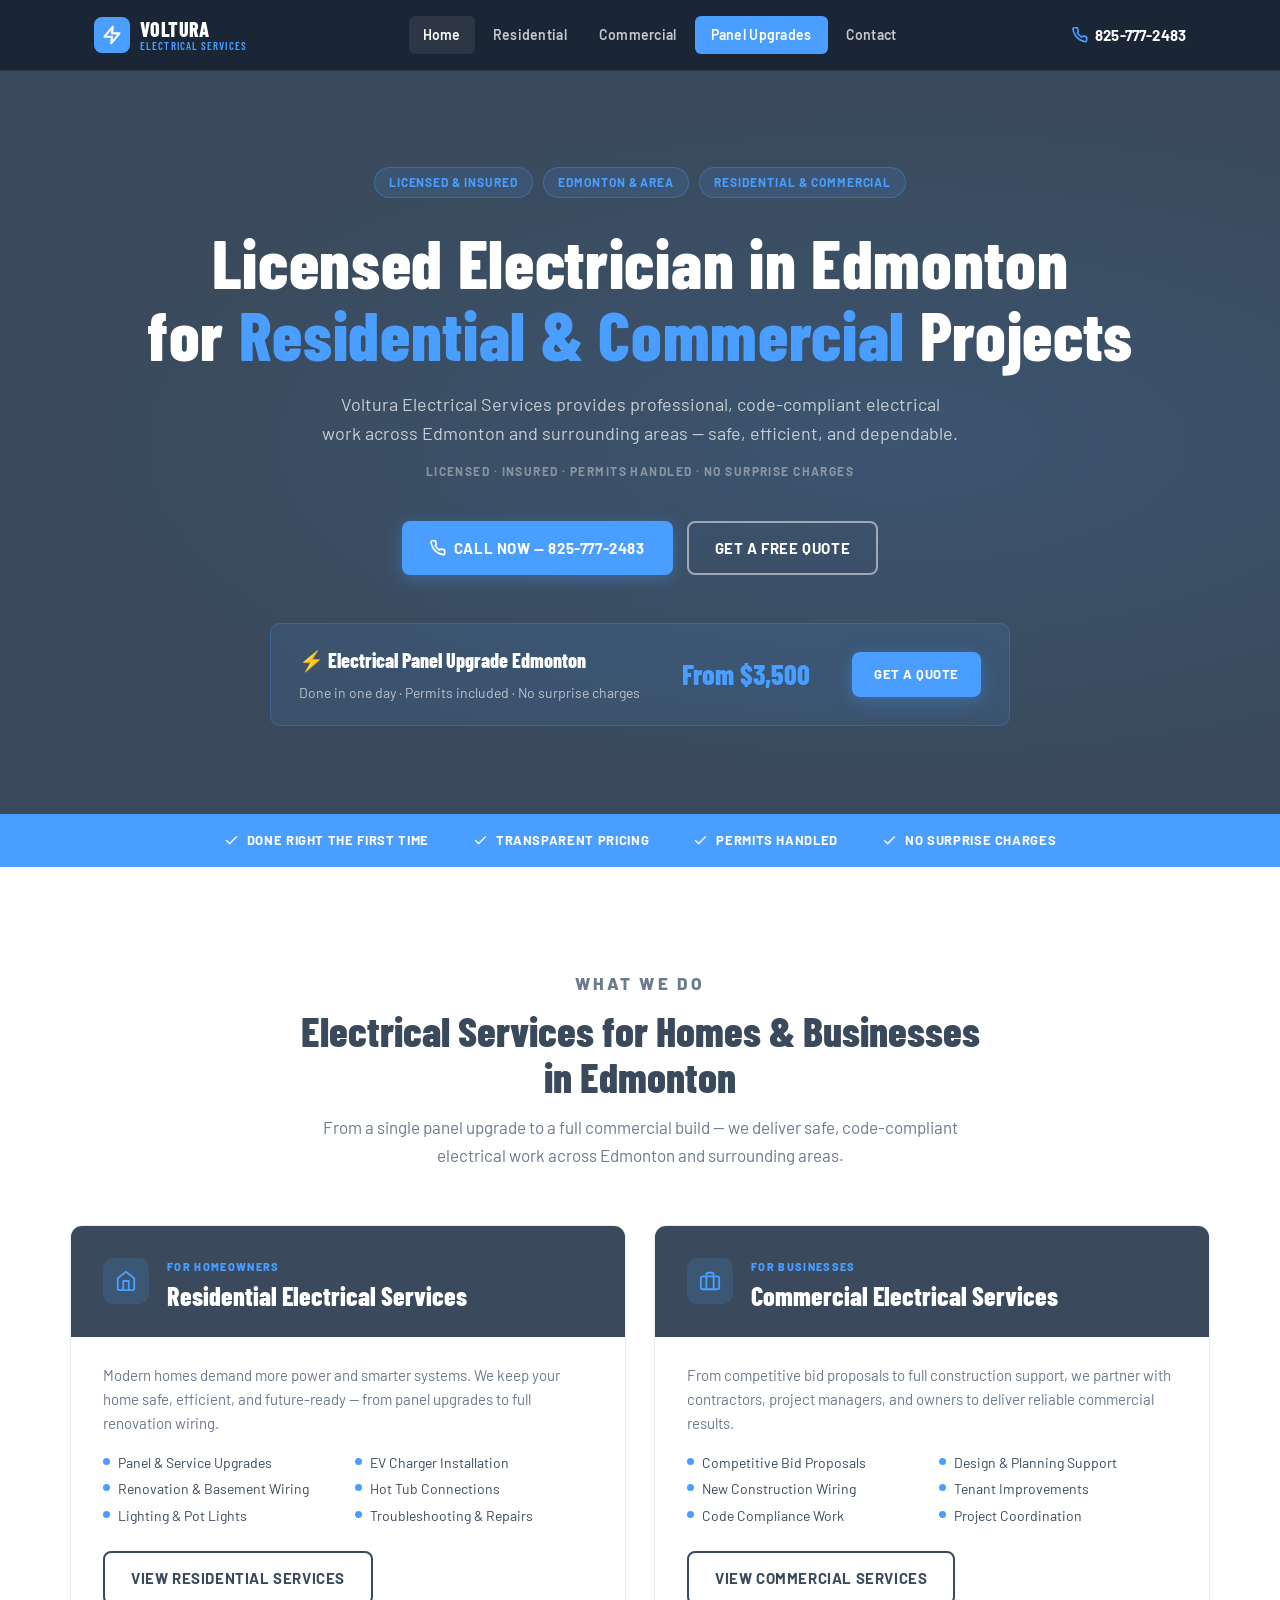
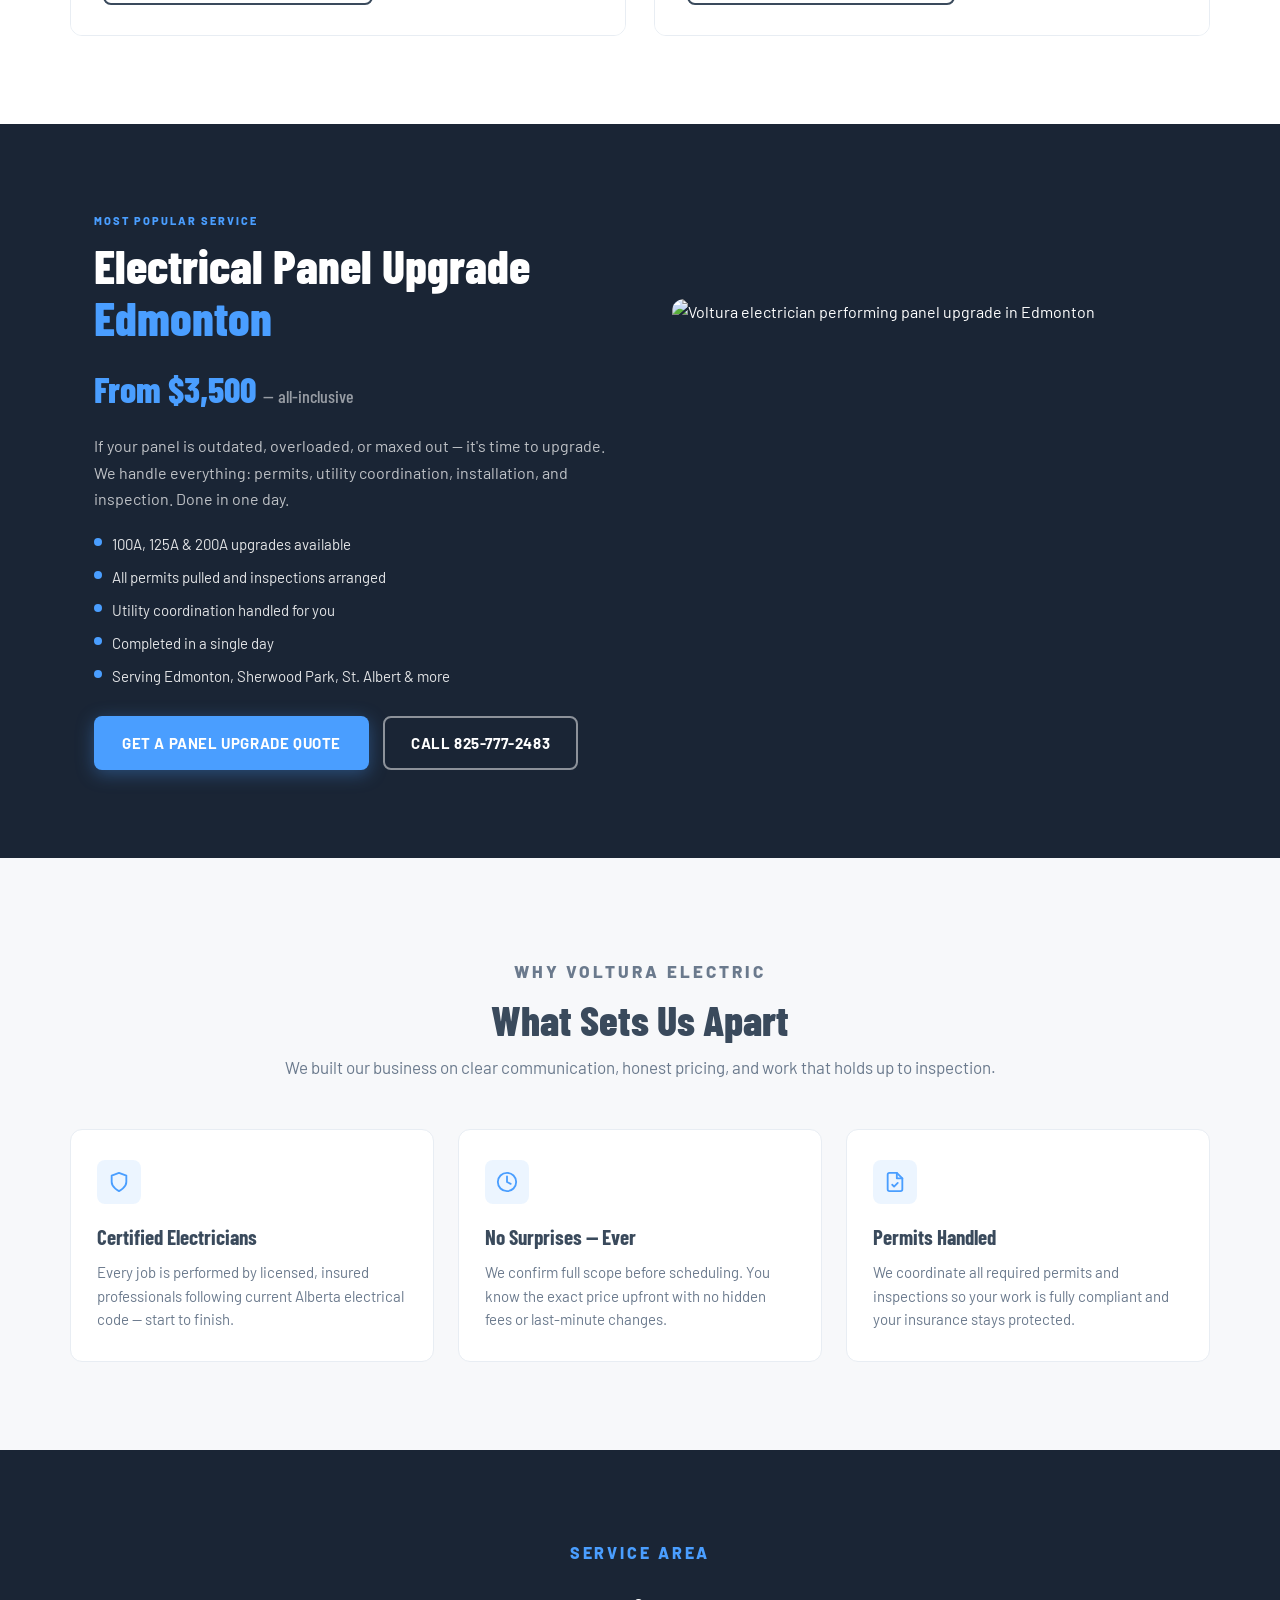
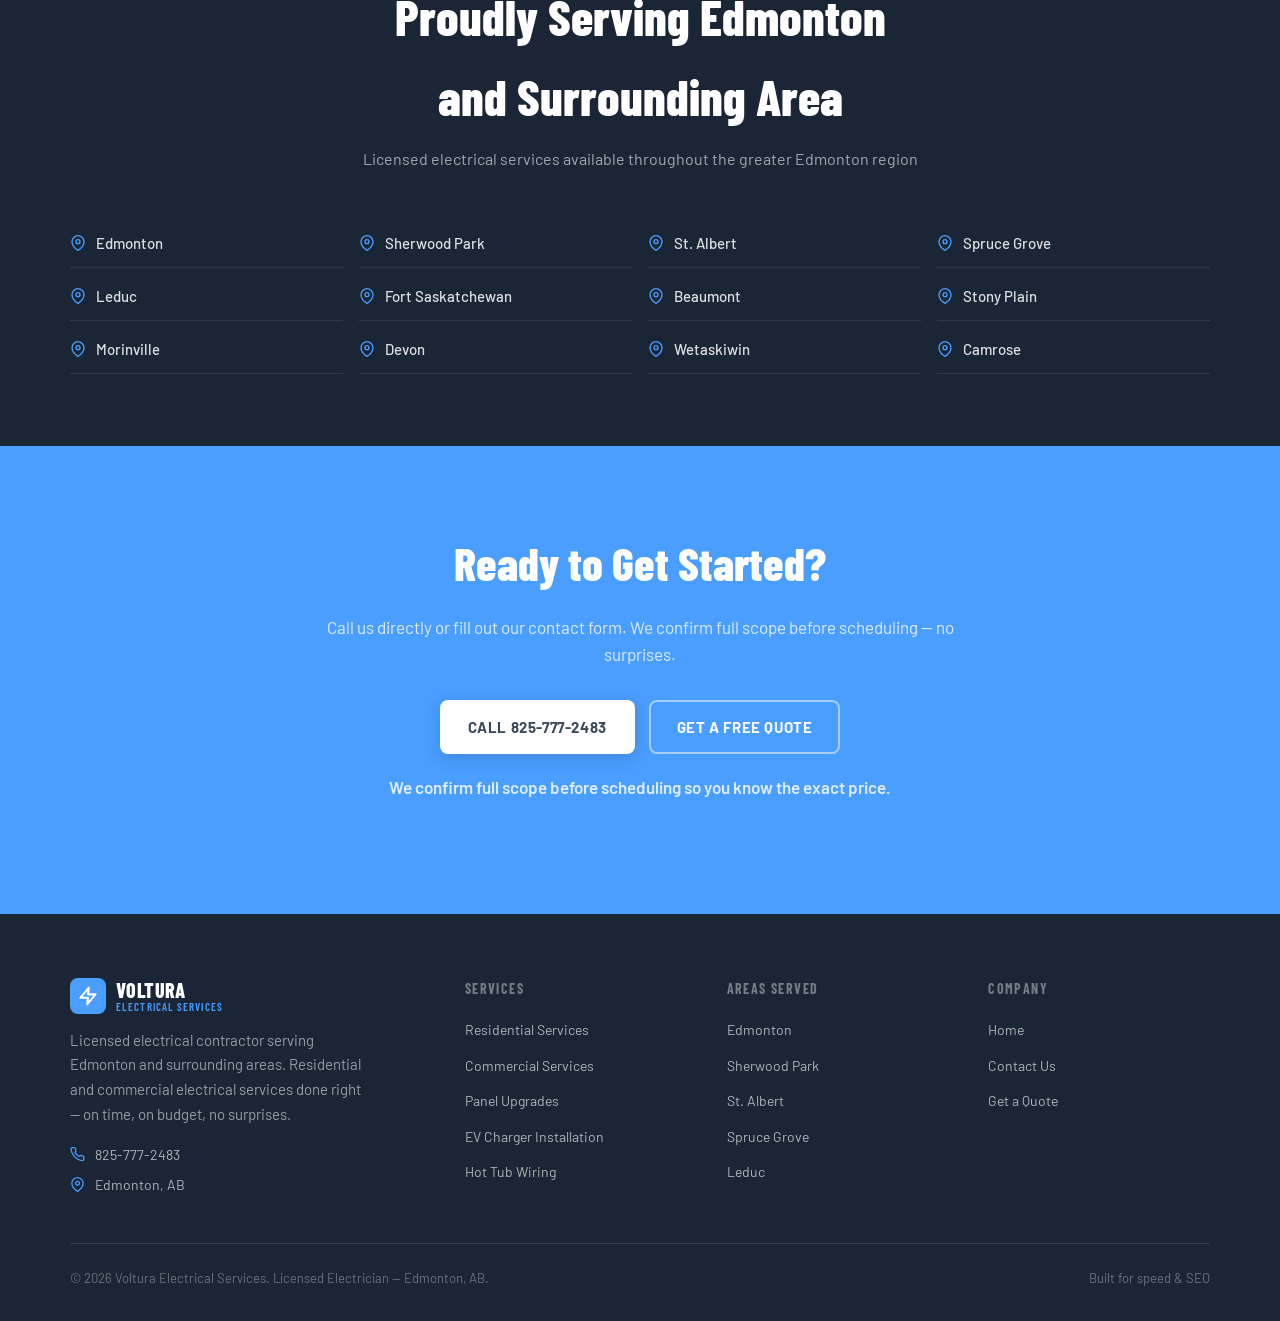
==== index.html @ 0ff08a88 "Fix text encoding garble and replace Formspree with free Formsubmit - Fix double-encoded UTF-8 acros" ====
<!DOCTYPE html>
<html lang="en">
<head>
  <meta charset="UTF-8">
  <meta name="viewport" content="width=device-width, initial-scale=1.0">
  <title>Electrician Edmonton | Licensed &amp; Trusted | Voltura Electrical Services</title>
  <meta name="description" content="Voltura Electrical Services — Edmonton's licensed electrician. Panel upgrades, EV chargers, renovation wiring &amp; more. Serving Edmonton, Sherwood Park, St. Albert &amp; surrounding areas. Free quotes.">
  <link rel="canonical" href="https://volturaelectricalservices.com/">
  <!-- Open Graph -->
  <meta property="og:title" content="Electrician Edmonton | Voltura Electrical Services">
  <meta property="og:description" content="Licensed electrician serving Edmonton and surrounding areas. Panel upgrades, EV chargers, residential &amp; commercial electrical. Free quotes.">
  <meta property="og:url" content="https://volturaelectricalservices.com/">
  <meta property="og:type" content="website">
  <!-- Schema -->
  <script type="application/ld+json">
  {
    "@context": "https://schema.org",
    "@type": "Electrician",
    "name": "Voltura Electrical Services",
    "url": "https://volturaelectricalservices.com",
    "telephone": "+18257772483",
    "email": "speterson1477@gmail.com",
    "address": {"@type": "PostalAddress", "addressLocality": "Edmonton", "addressRegion": "AB", "addressCountry": "CA"},
    "areaServed": ["Edmonton","Sherwood Park","St. Albert","Spruce Grove","Leduc","Fort Saskatchewan","Beaumont","Stony Plain"],
    "priceRange": "$$",
    "openingHours": "Mo-Fr 07:00-18:00",
    "description": "Licensed electrical contractor serving Edmonton and surrounding areas. Specializing in panel upgrades, EV charger installation, and residential electrical services."
  }
  </script>
  <link rel="preconnect" href="https://fonts.googleapis.com">
  <link rel="preconnect" href="https://fonts.gstatic.com" crossorigin>
  <link href="https://fonts.googleapis.com/css2?family=Barlow:wght@400;500;600;700&family=Barlow+Condensed:wght@600;700;800&display=swap" rel="stylesheet">
  <link rel="stylesheet" href="/css/style.css">
</head>
<body>

<!-- HEADER -->
<header class="site-header">
  <div class="header__inner">
    <a href="/" class="header__logo">
      <div class="header__logo-mark">
        <svg viewBox="0 0 24 24" fill="none" stroke="white" stroke-width="2.5" stroke-linecap="round" stroke-linejoin="round"><polygon points="13 2 3 14 12 14 11 22 21 10 12 10 13 2"/></svg>
      </div>
      <div class="header__logo-text">VOLTURA<span>Electrical Services</span></div>
    </a>
    <nav class="header__nav">
      <a href="/" class="active">Home</a>
      <a href="/residential-services/">Residential</a>
      <a href="/commercial-services/">Commercial</a>
      <a href="/panel-upgrade-edmonton/" class="nav--highlight">Panel Upgrades</a>
      <a href="/contact/">Contact</a>
    </nav>
    <div class="header__cta">
      <a href="tel:+18257772483" class="header__phone">
        <svg width="16" height="16" viewBox="0 0 24 24" fill="none" stroke="currentColor" stroke-width="2.5" stroke-linecap="round" stroke-linejoin="round"><path d="M22 16.92v3a2 2 0 0 1-2.18 2 19.79 19.79 0 0 1-8.63-3.07A19.5 19.5 0 0 1 4.69 12 19.79 19.79 0 0 1 1.61 3.4 2 2 0 0 1 3.59 1h3a2 2 0 0 1 2 1.72c.127.96.361 1.903.7 2.81a2 2 0 0 1-.45 2.11L7.91 8.56a16 16 0 0 0 6.53 6.53l.97-.97a2 2 0 0 1 2.11-.45c.907.339 1.85.573 2.81.7A2 2 0 0 1 22 16.92z"/></svg>
        825-777-2483
      </a>
    </div>
    <button class="header__burger" id="burger" aria-label="Open menu">
      <svg width="24" height="24" viewBox="0 0 24 24" fill="none" stroke="currentColor" stroke-width="2.5" stroke-linecap="round"><line x1="3" y1="6" x2="21" y2="6"/><line x1="3" y1="12" x2="21" y2="12"/><line x1="3" y1="18" x2="21" y2="18"/></svg>
    </button>
  </div>
  <nav class="mobile-nav" id="mobile-nav">
    <a href="/">Home</a>
    <a href="/residential-services/">Residential Services</a>
    <a href="/commercial-services/">Commercial Services</a>
    <a href="/contact/">Contact</a>
    <a href="/panel-upgrade-edmonton/" class="nav--highlight">⚡ Panel Upgrades — Starting at $3,500</a>
  </nav>
</header>

<!-- HERO -->
<section class="hero">
  <div class="hero__inner wrap">
    <div class="hero__badges">
      <span class="hero__badge">Licensed &amp; Insured</span>
      <span class="hero__badge">Edmonton &amp; Area</span>
      <span class="hero__badge">Residential &amp; Commercial</span>
    </div>
    <h1>Licensed Electrician in Edmonton<br>for <em>Residential &amp; Commercial</em> Projects</h1>
    <p class="hero__sub">Voltura Electrical Services provides professional, code-compliant electrical work across Edmonton and surrounding areas — safe, efficient, and dependable.</p>
    <p class="hero__tagline">Licensed · Insured · Permits Handled · No Surprise Charges</p>
    <div class="hero__ctas">
      <a href="tel:+18257772483" class="btn btn--blue">
        <svg width="16" height="16" viewBox="0 0 24 24" fill="none" stroke="currentColor" stroke-width="2.5" stroke-linecap="round" stroke-linejoin="round"><path d="M22 16.92v3a2 2 0 0 1-2.18 2 19.79 19.79 0 0 1-8.63-3.07A19.5 19.5 0 0 1 4.69 12 19.79 19.79 0 0 1 1.61 3.4 2 2 0 0 1 3.59 1h3a2 2 0 0 1 2 1.72c.127.96.361 1.903.7 2.81a2 2 0 0 1-.45 2.11L7.91 8.56a16 16 0 0 0 6.53 6.53l.97-.97a2 2 0 0 1 2.11-.45c.907.339 1.85.573 2.81.7A2 2 0 0 1 22 16.92z"/></svg>
        Call Now — 825-777-2483
      </a>
      <a href="/contact/" class="btn btn--outline">Get a Free Quote</a>
    </div>
    <!-- Panel Upgrade Feature Strip -->
    <div class="hero__panel-strip">
      <div class="hero__panel-strip-text">
        <strong>⚡ Electrical Panel Upgrade Edmonton</strong>
        <span>Done in one day · Permits included · No surprise charges</span>
      </div>
      <span class="hero__panel-price">From $3,500</span>
      <a href="/panel-upgrade-edmonton/" class="btn btn--blue" style="font-size:13px;padding:10px 20px;">Get a Quote</a>
    </div>
  </div>
</section>

<!-- TRUST BAR -->
<div class="trust-bar">
  <div class="trust-bar__inner">
    <div class="trust-bar__item">
      <svg width="15" height="15" viewBox="0 0 24 24" fill="none" stroke="currentColor" stroke-width="2.5" stroke-linecap="round" stroke-linejoin="round"><polyline points="20 6 9 17 4 12"/></svg>
      Done Right the First Time
    </div>
    <div class="trust-bar__item">
      <svg width="15" height="15" viewBox="0 0 24 24" fill="none" stroke="currentColor" stroke-width="2.5" stroke-linecap="round" stroke-linejoin="round"><polyline points="20 6 9 17 4 12"/></svg>
      Transparent Pricing
    </div>
    <div class="trust-bar__item">
      <svg width="15" height="15" viewBox="0 0 24 24" fill="none" stroke="currentColor" stroke-width="2.5" stroke-linecap="round" stroke-linejoin="round"><polyline points="20 6 9 17 4 12"/></svg>
      Permits Handled
    </div>
    <div class="trust-bar__item">
      <svg width="15" height="15" viewBox="0 0 24 24" fill="none" stroke="currentColor" stroke-width="2.5" stroke-linecap="round" stroke-linejoin="round"><polyline points="20 6 9 17 4 12"/></svg>
      No Surprise Charges
    </div>
  </div>
</div>

<!-- SERVICES OVERVIEW -->
<section class="services-overview">
  <div class="services-overview__intro">
    <p class="section-label">What We Do</p>
    <h2 class="section-title">Electrical Services for Homes &amp; Businesses in Edmonton</h2>
    <p>From a single panel upgrade to a full commercial build — we deliver safe, code-compliant electrical work across Edmonton and surrounding areas.</p>
  </div>
  <div class="services-grid">
    <!-- Residential -->
    <div class="service-card">
      <div class="service-card__header">
        <div class="service-card__icon">
          <svg viewBox="0 0 24 24" fill="none" stroke="currentColor" stroke-width="2" stroke-linecap="round" stroke-linejoin="round"><path d="M3 9l9-7 9 7v11a2 2 0 0 1-2 2H5a2 2 0 0 1-2-2z"/><polyline points="9 22 9 12 15 12 15 22"/></svg>
        </div>
        <div>
          <p class="service-card__eyebrow">For Homeowners</p>
          <h3 class="service-card__title">Residential Electrical Services</h3>
        </div>
      </div>
      <div class="service-card__body">
        <p class="service-card__desc">Modern homes demand more power and smarter systems. We keep your home safe, efficient, and future-ready — from panel upgrades to full renovation wiring.</p>
        <ul class="service-card__list">
          <li>Panel &amp; Service Upgrades</li>
          <li>EV Charger Installation</li>
          <li>Renovation &amp; Basement Wiring</li>
          <li>Hot Tub Connections</li>
          <li>Lighting &amp; Pot Lights</li>
          <li>Troubleshooting &amp; Repairs</li>
        </ul>
        <a href="/residential-services/" class="btn btn--outline-navy">View Residential Services</a>
      </div>
    </div>
    <!-- Commercial -->
    <div class="service-card">
      <div class="service-card__header">
        <div class="service-card__icon">
          <svg viewBox="0 0 24 24" fill="none" stroke="currentColor" stroke-width="2" stroke-linecap="round" stroke-linejoin="round"><rect x="2" y="7" width="20" height="14" rx="2"/><path d="M16 21V5a2 2 0 0 0-2-2h-4a2 2 0 0 0-2 2v16"/></svg>
        </div>
        <div>
          <p class="service-card__eyebrow">For Businesses</p>
          <h3 class="service-card__title">Commercial Electrical Services</h3>
        </div>
      </div>
      <div class="service-card__body">
        <p class="service-card__desc">From competitive bid proposals to full construction support, we partner with contractors, project managers, and owners to deliver reliable commercial results.</p>
        <ul class="service-card__list">
          <li>Competitive Bid Proposals</li>
          <li>Design &amp; Planning Support</li>
          <li>New Construction Wiring</li>
          <li>Tenant Improvements</li>
          <li>Code Compliance Work</li>
          <li>Project Coordination</li>
        </ul>
        <a href="/commercial-services/" class="btn btn--outline-navy">View Commercial Services</a>
      </div>
    </div>
  </div>
</section>

<!-- PANEL UPGRADE FEATURE -->
<section class="panel-feature">
  <div class="panel-feature__inner wrap">
    <div class="panel-feature__content">
      <p class="section-label">Most Popular Service</p>
      <h2 class="panel-feature__title">Electrical Panel Upgrade<br><em>Edmonton</em></h2>
      <p class="panel-feature__price">From $3,500 <span>— all-inclusive</span></p>
      <p class="panel-feature__desc">If your panel is outdated, overloaded, or maxed out — it's time to upgrade. We handle everything: permits, utility coordination, installation, and inspection. Done in one day.</p>
      <ul class="panel-feature__list">
        <li>100A, 125A &amp; 200A upgrades available</li>
        <li>All permits pulled and inspections arranged</li>
        <li>Utility coordination handled for you</li>
        <li>Completed in a single day</li>
        <li>Serving Edmonton, Sherwood Park, St. Albert &amp; more</li>
      </ul>
      <div style="display:flex;gap:14px;flex-wrap:wrap;">
        <a href="/panel-upgrade-edmonton/" class="btn btn--blue">Get a Panel Upgrade Quote</a>
        <a href="tel:+18257772483" class="btn btn--outline">Call 825-777-2483</a>
      </div>
    </div>
    <div class="panel-feature__img">
      <img src="https://volturaelectricalservices.com/wp-content/uploads/2026/02/Panel-Upgrade-2.0.png" alt="Voltura electrician performing panel upgrade in Edmonton" width="560" height="420" loading="lazy">
    </div>
  </div>
</section>

<!-- WHY VOLTURA -->
<section class="why">
  <div class="why__inner">
    <div class="why__header">
      <p class="section-label">Why Voltura Electric</p>
      <h2 class="section-title">What Sets Us Apart</h2>
      <p>We built our business on clear communication, honest pricing, and work that holds up to inspection.</p>
    </div>
    <div class="why__grid">
      <div class="why__card">
        <div class="why__card-icon">
          <svg viewBox="0 0 24 24" fill="none" stroke="currentColor" stroke-width="2" stroke-linecap="round" stroke-linejoin="round"><path d="M12 22s8-4 8-10V5l-8-3-8 3v7c0 6 8 10 8 10z"/></svg>
        </div>
        <h3>Certified Electricians</h3>
        <p>Every job is performed by licensed, insured professionals following current Alberta electrical code — start to finish.</p>
      </div>
      <div class="why__card">
        <div class="why__card-icon">
          <svg viewBox="0 0 24 24" fill="none" stroke="currentColor" stroke-width="2" stroke-linecap="round" stroke-linejoin="round"><circle cx="12" cy="12" r="10"/><polyline points="12 6 12 12 16 14"/></svg>
        </div>
        <h3>No Surprises — Ever</h3>
        <p>We confirm full scope before scheduling. You know the exact price upfront with no hidden fees or last-minute changes.</p>
      </div>
      <div class="why__card">
        <div class="why__card-icon">
          <svg viewBox="0 0 24 24" fill="none" stroke="currentColor" stroke-width="2" stroke-linecap="round" stroke-linejoin="round"><path d="M14 2H6a2 2 0 0 0-2 2v16a2 2 0 0 0 2 2h12a2 2 0 0 0 2-2V8z"/><polyline points="14 2 14 8 20 8"/><polyline points="9 15 11 17 15 13"/></svg>
        </div>
        <h3>Permits Handled</h3>
        <p>We coordinate all required permits and inspections so your work is fully compliant and your insurance stays protected.</p>
      </div>
    </div>
  </div>
</section>

<!-- SERVICE AREAS -->
<section class="areas">
  <div class="areas__inner">
    <div class="areas__header">
      <p class="section-label">Service Area</p>
      <h2>Proudly Serving Edmonton<br>and Surrounding Area</h2>
      <p>Licensed electrical services available throughout the greater Edmonton region</p>
    </div>
    <div class="areas__grid">
      <div class="areas__item"><svg viewBox="0 0 24 24" fill="none" stroke="currentColor" stroke-width="2" stroke-linecap="round" stroke-linejoin="round"><path d="M21 10c0 7-9 13-9 13s-9-6-9-13a9 9 0 0 1 18 0z"/><circle cx="12" cy="10" r="3"/></svg>Edmonton</div>
      <div class="areas__item"><svg viewBox="0 0 24 24" fill="none" stroke="currentColor" stroke-width="2" stroke-linecap="round" stroke-linejoin="round"><path d="M21 10c0 7-9 13-9 13s-9-6-9-13a9 9 0 0 1 18 0z"/><circle cx="12" cy="10" r="3"/></svg>Sherwood Park</div>
      <div class="areas__item"><svg viewBox="0 0 24 24" fill="none" stroke="currentColor" stroke-width="2" stroke-linecap="round" stroke-linejoin="round"><path d="M21 10c0 7-9 13-9 13s-9-6-9-13a9 9 0 0 1 18 0z"/><circle cx="12" cy="10" r="3"/></svg>St. Albert</div>
      <div class="areas__item"><svg viewBox="0 0 24 24" fill="none" stroke="currentColor" stroke-width="2" stroke-linecap="round" stroke-linejoin="round"><path d="M21 10c0 7-9 13-9 13s-9-6-9-13a9 9 0 0 1 18 0z"/><circle cx="12" cy="10" r="3"/></svg>Spruce Grove</div>
      <div class="areas__item"><svg viewBox="0 0 24 24" fill="none" stroke="currentColor" stroke-width="2" stroke-linecap="round" stroke-linejoin="round"><path d="M21 10c0 7-9 13-9 13s-9-6-9-13a9 9 0 0 1 18 0z"/><circle cx="12" cy="10" r="3"/></svg>Leduc</div>
      <div class="areas__item"><svg viewBox="0 0 24 24" fill="none" stroke="currentColor" stroke-width="2" stroke-linecap="round" stroke-linejoin="round"><path d="M21 10c0 7-9 13-9 13s-9-6-9-13a9 9 0 0 1 18 0z"/><circle cx="12" cy="10" r="3"/></svg>Fort Saskatchewan</div>
      <div class="areas__item"><svg viewBox="0 0 24 24" fill="none" stroke="currentColor" stroke-width="2" stroke-linecap="round" stroke-linejoin="round"><path d="M21 10c0 7-9 13-9 13s-9-6-9-13a9 9 0 0 1 18 0z"/><circle cx="12" cy="10" r="3"/></svg>Beaumont</div>
      <div class="areas__item"><svg viewBox="0 0 24 24" fill="none" stroke="currentColor" stroke-width="2" stroke-linecap="round" stroke-linejoin="round"><path d="M21 10c0 7-9 13-9 13s-9-6-9-13a9 9 0 0 1 18 0z"/><circle cx="12" cy="10" r="3"/></svg>Stony Plain</div>
      <div class="areas__item"><svg viewBox="0 0 24 24" fill="none" stroke="currentColor" stroke-width="2" stroke-linecap="round" stroke-linejoin="round"><path d="M21 10c0 7-9 13-9 13s-9-6-9-13a9 9 0 0 1 18 0z"/><circle cx="12" cy="10" r="3"/></svg>Morinville</div>
      <div class="areas__item"><svg viewBox="0 0 24 24" fill="none" stroke="currentColor" stroke-width="2" stroke-linecap="round" stroke-linejoin="round"><path d="M21 10c0 7-9 13-9 13s-9-6-9-13a9 9 0 0 1 18 0z"/><circle cx="12" cy="10" r="3"/></svg>Devon</div>
      <div class="areas__item"><svg viewBox="0 0 24 24" fill="none" stroke="currentColor" stroke-width="2" stroke-linecap="round" stroke-linejoin="round"><path d="M21 10c0 7-9 13-9 13s-9-6-9-13a9 9 0 0 1 18 0z"/><circle cx="12" cy="10" r="3"/></svg>Wetaskiwin</div>
      <div class="areas__item"><svg viewBox="0 0 24 24" fill="none" stroke="currentColor" stroke-width="2" stroke-linecap="round" stroke-linejoin="round"><path d="M21 10c0 7-9 13-9 13s-9-6-9-13a9 9 0 0 1 18 0z"/><circle cx="12" cy="10" r="3"/></svg>Camrose</div>
    </div>
  </div>
</section>

<!-- CTA BAND -->
<section class="cta-band">
  <div class="cta-band__inner">
    <h2>Ready to Get Started?</h2>
    <p>Call us directly or fill out our contact form. We confirm full scope before scheduling — no surprises.</p>
    <div class="cta-band__btns">
      <a href="tel:+18257772483" class="btn btn--white">Call 825-777-2483</a>
      <a href="/contact/" class="btn btn--outline">Get a Free Quote</a>
    </div>
    <p class="cta-band__note">We confirm full scope before scheduling so you know the exact price.</p>
  </div>
</section>

<!-- FOOTER -->
<footer class="site-footer">
  <div class="footer__inner">
    <div class="footer__grid">
      <div class="footer__brand">
        <a href="/" class="header__logo" style="margin-bottom:0">
          <div class="header__logo-mark"><svg viewBox="0 0 24 24" fill="none" stroke="white" stroke-width="2.5" stroke-linecap="round" stroke-linejoin="round"><polygon points="13 2 3 14 12 14 11 22 21 10 12 10 13 2"/></svg></div>
          <div class="header__logo-text">VOLTURA<span>Electrical Services</span></div>
        </a>
        <p>Licensed electrical contractor serving Edmonton and surrounding areas. Residential and commercial electrical services done right — on time, on budget, no surprises.</p>
        <div class="footer__nap">
          <div class="footer__nap-item"><svg width="15" height="15" viewBox="0 0 24 24" fill="none" stroke="currentColor" stroke-width="2" stroke-linecap="round" stroke-linejoin="round"><path d="M22 16.92v3a2 2 0 0 1-2.18 2 19.79 19.79 0 0 1-8.63-3.07A19.5 19.5 0 0 1 4.69 12 19.79 19.79 0 0 1 1.61 3.4 2 2 0 0 1 3.59 1h3a2 2 0 0 1 2 1.72c.127.96.361 1.903.7 2.81a2 2 0 0 1-.45 2.11L7.91 8.56a16 16 0 0 0 6.53 6.53l.97-.97a2 2 0 0 1 2.11-.45c.907.339 1.85.573 2.81.7A2 2 0 0 1 22 16.92z"/></svg><a href="tel:+18257772483">825-777-2483</a></div>
          <div class="footer__nap-item"><svg width="15" height="15" viewBox="0 0 24 24" fill="none" stroke="currentColor" stroke-width="2" stroke-linecap="round" stroke-linejoin="round"><path d="M21 10c0 7-9 13-9 13s-9-6-9-13a9 9 0 0 1 18 0z"/><circle cx="12" cy="10" r="3"/></svg>Edmonton, AB</div>
        </div>
      </div>
      <div class="footer__col">
        <h4>Services</h4>
        <ul>
          <li><a href="/residential-services/">Residential Services</a></li>
          <li><a href="/commercial-services/">Commercial Services</a></li>
          <li><a href="/panel-upgrade-edmonton/">Panel Upgrades</a></li>
          <li><a href="/residential-services/#ev-charger">EV Charger Installation</a></li>
          <li><a href="/residential-services/#hot-tub">Hot Tub Wiring</a></li>
        </ul>
      </div>
      <div class="footer__col">
        <h4>Areas Served</h4>
        <ul>
          <li><a href="/panel-upgrade-edmonton/">Edmonton</a></li>
          <li><a href="/panel-upgrade-edmonton/">Sherwood Park</a></li>
          <li><a href="/panel-upgrade-edmonton/">St. Albert</a></li>
          <li><a href="/panel-upgrade-edmonton/">Spruce Grove</a></li>
          <li><a href="/panel-upgrade-edmonton/">Leduc</a></li>
        </ul>
      </div>
      <div class="footer__col">
        <h4>Company</h4>
        <ul>
          <li><a href="/">Home</a></li>
          <li><a href="/contact/">Contact Us</a></li>
          <li><a href="/panel-upgrade-edmonton/">Get a Quote</a></li>
        </ul>
      </div>
    </div>
    <div class="footer__bottom">
      <p>&copy; 2026 Voltura Electrical Services. Licensed Electrician — Edmonton, AB.</p>
      <p>Built for speed &amp; SEO</p>
    </div>
  </div>
</footer>

<script src="/js/nav.js"></script>
</body>
</html>
---- css/style.css ----
/* ============================================================
   VOLTURA ELECTRICAL SERVICES â Global Stylesheet
   Colors: navy #3a4a5c  |  blue #4a9eff  |  white #ffffff
   Fonts:  Barlow, Barlow Condensed (Google Fonts)
   ============================================================ */

:root {
  --navy:     #3a4a5c;
  --navy2:    #2d3d4e;
  --navy3:    #1a2535;
  --blue:     #4a9eff;
  --blue2:    #2d87f0;
  --blue3:    #1a6fd4;
  --white:    #ffffff;
  --offwhite: #f7f8fa;
  --gray:     #6b7a8d;
  --light:    #e8edf3;
  --radius:   8px;
  --max:      1140px;
  --font:     'Barlow', sans-serif;
  --condensed:'Barlow Condensed', sans-serif;
  --shadow:   0 4px 24px rgba(58,74,92,.12);
  --shadow-lg:0 12px 48px rgba(58,74,92,.18);
}

*, *::before, *::after { box-sizing: border-box; margin: 0; padding: 0; }

html { scroll-behavior: smooth; }

body {
  font-family: var(--font);
  color: var(--navy);
  background: var(--white);
  line-height: 1.6;
  -webkit-font-smoothing: antialiased;
}

a { color: inherit; text-decoration: none; }
img { max-width: 100%; display: block; }

/* ââ UTILITY ââ */
.wrap { max-width: var(--max); margin: 0 auto; padding: 0 24px; }
.section-label {
  font-size: 11px; font-weight: 800; letter-spacing: .18em;
  text-transform: uppercase; color: var(--blue); margin-bottom: 10px;
}
.section-title {
  font-family: var(--condensed);
  font-size: clamp(28px, 4vw, 42px);
  font-weight: 800; line-height: 1.1;
}
.text-blue { color: var(--blue); }
.text-white { color: var(--white); }

/* ââ BUTTONS ââ */
.btn {
  display: inline-flex; align-items: center; gap: 8px;
  font-family: var(--font); font-size: 15px; font-weight: 700;
  letter-spacing: .04em; text-transform: uppercase;
  padding: 13px 26px; border-radius: var(--radius); cursor: pointer;
  transition: transform .15s, box-shadow .15s, background .15s, border-color .15s;
  white-space: nowrap; border: 2px solid transparent;
}
.btn:hover { transform: translateY(-2px); }
.btn--blue {
  background: var(--blue); color: var(--white);
  box-shadow: 0 4px 18px rgba(74,158,255,.35);
}
.btn--blue:hover {
  background: var(--blue2);
  box-shadow: 0 6px 24px rgba(74,158,255,.5);
}
.btn--outline {
  background: transparent; color: var(--white);
  border-color: rgba(255,255,255,.5);
}
.btn--outline:hover { border-color: var(--blue); color: var(--blue); }
.btn--outline-navy {
  background: transparent; color: var(--navy);
  border-color: var(--navy);
}
.btn--outline-navy:hover { background: var(--navy); color: var(--white); }
.btn--white {
  background: var(--white); color: var(--navy);
  box-shadow: 0 4px 18px rgba(0,0,0,.15);
}
.btn--white:hover { background: var(--offwhite); }

/* ââ HEADER ââ */
.site-header {
  position: sticky; top: 0; z-index: 100;
  background: var(--navy3);
  border-bottom: 1px solid rgba(255,255,255,.08);
}
.header__inner {
  max-width: var(--max); margin: 0 auto;
  padding: 0 24px;
  display: flex; align-items: center;
  justify-content: space-between; gap: 24px;
  height: 70px;
}
.header__logo {
  display: flex; align-items: center; gap: 10px;
  flex-shrink: 0;
}
.header__logo-mark {
  width: 36px; height: 36px;
  background: var(--blue);
  border-radius: 8px;
  display: flex; align-items: center; justify-content: center;
}
.header__logo-mark svg { width: 20px; height: 20px; }
.header__logo-text {
  font-family: var(--condensed);
  font-size: 20px; font-weight: 800;
  color: var(--white); line-height: 1.1; letter-spacing: .02em;
}
.header__logo-text span { color: var(--blue); display: block; font-size: 11px; font-weight: 600; letter-spacing: .1em; text-transform: uppercase; }

.header__nav { display: flex; align-items: center; gap: 4px; }
.header__nav a {
  font-size: 14px; font-weight: 600; color: rgba(255,255,255,.75);
  padding: 8px 14px; border-radius: 6px;
  transition: color .15s, background .15s;
  letter-spacing: .02em;
}
.header__nav a:hover,
.header__nav a.active { color: var(--white); background: rgba(255,255,255,.08); }
.header__nav a.nav--highlight {
  background: var(--blue); color: var(--white);
  padding: 8px 16px;
}
.header__nav a.nav--highlight:hover { background: var(--blue2); }

.header__cta {
  display: flex; align-items: center; gap: 12px; flex-shrink: 0;
}
.header__phone {
  font-size: 15px; font-weight: 700; color: var(--white);
  display: flex; align-items: center; gap: 7px;
  letter-spacing: .01em;
}
.header__phone svg { color: var(--blue); }

.header__burger { display: none; background: none; border: none; cursor: pointer; padding: 4px; }
.header__burger svg { color: var(--white); }

/* ââ HERO ââ */
.hero {
  background: var(--navy);
  color: var(--white);
  padding: 96px 24px 88px;
  text-align: center;
  position: relative;
  overflow: hidden;
}
.hero::before {
  content: '';
  position: absolute; inset: 0;
  background: radial-gradient(ellipse at 70% 50%, rgba(74,158,255,.12) 0%, transparent 65%);
  pointer-events: none;
}
.hero__inner { position: relative; z-index: 1; }
.hero__badges {
  display: flex; justify-content: center; flex-wrap: wrap;
  gap: 10px; margin-bottom: 28px;
}
.hero__badge {
  background: rgba(74,158,255,.12); border: 1px solid rgba(74,158,255,.3);
  color: var(--blue); font-size: 12px; font-weight: 700;
  letter-spacing: .08em; text-transform: uppercase;
  padding: 5px 14px; border-radius: 40px;
}
.hero h1 {
  font-family: var(--condensed);
  font-size: clamp(38px, 6.5vw, 68px);
  font-weight: 800; line-height: 1.06;
  letter-spacing: .01em; margin-bottom: 20px;
}
.hero h1 em { color: var(--blue); font-style: normal; }
.hero__sub {
  font-size: 18px; color: rgba(255,255,255,.72);
  max-width: 640px; margin: 0 auto 14px;
}
.hero__tagline {
  font-size: 12px; font-weight: 700; letter-spacing: .12em;
  text-transform: uppercase; color: rgba(255,255,255,.4);
  margin-bottom: 40px;
}
.hero__ctas { display: flex; justify-content: center; flex-wrap: wrap; gap: 14px; }

/* Panel Upgrade feature strip in hero */
.hero__panel-strip {
  margin-top: 56px;
  background: rgba(74,158,255,.1);
  border: 1px solid rgba(74,158,255,.25);
  border-radius: 10px;
  padding: 20px 28px;
  display: flex; align-items: center; justify-content: space-between;
  gap: 20px; flex-wrap: wrap;
  max-width: 740px; margin-left: auto; margin-right: auto;
  margin-top: 48px;
}
.hero__panel-strip-text { text-align: left; }
.hero__panel-strip-text strong {
  display: block; font-family: var(--condensed);
  font-size: 20px; font-weight: 800; color: var(--white); margin-bottom: 3px;
}
.hero__panel-strip-text span { font-size: 14px; color: rgba(255,255,255,.65); }
.hero__panel-price {
  font-family: var(--condensed); font-size: 28px; font-weight: 800;
  color: var(--blue); white-space: nowrap;
}

/* ââ TRUST BAR ââ */
.trust-bar { background: var(--blue); padding: 16px 24px; }
.trust-bar__inner {
  max-width: var(--max); margin: 0 auto;
  display: flex; justify-content: center; flex-wrap: wrap; gap: 16px 44px;
}
.trust-bar__item {
  display: flex; align-items: center; gap: 8px;
  font-size: 13px; font-weight: 700; color: var(--white);
  letter-spacing: .05em; text-transform: uppercase;
}
.trust-bar__item svg { flex-shrink: 0; opacity: .85; }

/* ââ SERVICES OVERVIEW ââ */
.services-overview { padding: 88px 24px; }
.services-overview__intro { text-align: center; max-width: 680px; margin: 0 auto 56px; }
.services-overview__intro p { font-size: 17px; color: var(--gray); margin-top: 14px; line-height: 1.65; }
.services-grid { display: grid; grid-template-columns: 1fr 1fr; gap: 28px; max-width: var(--max); margin: 0 auto; }

.service-card {
  border: 1px solid var(--light); border-radius: 12px;
  overflow: hidden;
  transition: box-shadow .2s, transform .2s;
}
.service-card:hover {
  box-shadow: var(--shadow-lg); transform: translateY(-4px);
}
.service-card__header {
  background: var(--navy); padding: 32px 32px 26px;
  display: flex; align-items: flex-start; gap: 18px;
}
.service-card__icon {
  width: 46px; height: 46px; min-width: 46px;
  background: rgba(74,158,255,.15); border-radius: 10px;
  display: flex; align-items: center; justify-content: center;
}
.service-card__icon svg { width: 22px; height: 22px; color: var(--blue); }
.service-card__eyebrow {
  font-size: 11px; font-weight: 800; letter-spacing: .12em;
  text-transform: uppercase; color: var(--blue); margin-bottom: 5px;
}
.service-card__title {
  font-family: var(--condensed); font-size: 26px;
  font-weight: 800; color: var(--white); line-height: 1.15;
}
.service-card__body { padding: 26px 32px 30px; background: var(--white); }
.service-card__desc { font-size: 15px; color: var(--gray); margin-bottom: 18px; line-height: 1.6; }
.service-card__list {
  list-style: none; margin-bottom: 26px;
  display: grid; grid-template-columns: 1fr 1fr; gap: 7px 14px;
}
.service-card__list li {
  font-size: 14px; color: var(--navy);
  display: flex; align-items: flex-start; gap: 8px; line-height: 1.4;
}
.service-card__list li::before {
  content: ''; display: block;
  width: 7px; height: 7px; min-width: 7px;
  border-radius: 50%; background: var(--blue); margin-top: 5px;
}

/* ââ PANEL UPGRADE FEATURE ââ */
.panel-feature {
  background: var(--navy3);
  padding: 88px 24px;
  color: var(--white);
}
.panel-feature__inner {
  max-width: var(--max); margin: 0 auto;
  display: grid; grid-template-columns: 1fr 1fr;
  gap: 64px; align-items: center;
}
.panel-feature__content .section-label { color: var(--blue); }
.panel-feature__title {
  font-family: var(--condensed);
  font-size: clamp(30px, 4.5vw, 48px);
  font-weight: 800; line-height: 1.08;
  margin-bottom: 16px;
}
.panel-feature__title em { color: var(--blue); font-style: normal; }
.panel-feature__price {
  font-family: var(--condensed); font-size: 36px;
  font-weight: 800; color: var(--blue); margin-bottom: 16px;
}
.panel-feature__price span { font-size: 18px; color: rgba(255,255,255,.55); font-weight: 500; }
.panel-feature__desc {
  font-size: 16px; color: rgba(255,255,255,.72);
  margin-bottom: 20px; line-height: 1.65;
}
.panel-feature__list { list-style: none; margin-bottom: 28px; display: flex; flex-direction: column; gap: 9px; }
.panel-feature__list li {
  display: flex; align-items: flex-start; gap: 10px;
  font-size: 15px; color: rgba(255,255,255,.88);
}
.panel-feature__list li::before {
  content: ''; display: block;
  width: 8px; height: 8px; min-width: 8px;
  border-radius: 50%; background: var(--blue); margin-top: 6px;
}
.panel-feature__img {
  border-radius: 12px; overflow: hidden;
  min-height: 380px; position: relative;
}
.panel-feature__img img {
  width: 100%; height: 100%; object-fit: cover;
}
.panel-feature__img-placeholder {
  width: 100%; min-height: 380px;
  background: linear-gradient(135deg, var(--navy2) 0%, var(--navy) 100%);
  border-radius: 12px;
  display: flex; align-items: center; justify-content: center;
  flex-direction: column; gap: 16px;
}
.panel-feature__img-placeholder svg { width: 64px; height: 64px; color: var(--blue); opacity: .6; }
.panel-feature__img-placeholder span { font-size: 14px; color: rgba(255,255,255,.4); }

/* ââ WHY VOLTURA ââ */
.why { background: var(--offwhite); padding: 88px 24px; }
.why__inner { max-width: var(--max); margin: 0 auto; }
.why__header { text-align: center; margin-bottom: 48px; }
.why__header p { font-size: 17px; color: var(--gray); margin-top: 12px; }
.why__grid { display: grid; grid-template-columns: repeat(3, 1fr); gap: 24px; }
.why__card {
  background: var(--white); border: 1px solid var(--light);
  border-radius: 12px; padding: 30px 26px;
  transition: border-color .2s, box-shadow .2s;
}
.why__card:hover { border-color: var(--blue); box-shadow: 0 6px 24px rgba(74,158,255,.1); }
.why__card-icon {
  width: 44px; height: 44px; background: rgba(74,158,255,.1);
  border-radius: 8px; display: flex; align-items: center;
  justify-content: center; margin-bottom: 16px;
}
.why__card-icon svg { width: 22px; height: 22px; color: var(--blue); }
.why__card h3 { font-family: var(--condensed); font-size: 21px; font-weight: 700; margin-bottom: 8px; }
.why__card p { font-size: 15px; color: var(--gray); line-height: 1.55; }

/* ââ AREAS ââ */
.areas {
  position: relative;
  background: var(--navy3);
  color: var(--white);
  padding: 80px 24px 72px; overflow: hidden;
}
.areas::before {
  content: '';
  position: absolute; inset: 0;
  background: url('https://volturaelectricalservices.com/wp-content/uploads/2026/02/panel-upgrade.jpg') center 40% / cover;
  opacity: .18; z-index: 0;
}
.areas__inner { position: relative; z-index: 1; max-width: var(--max); margin: 0 auto; }
.areas__header { text-align: center; margin-bottom: 48px; }
.areas__header .section-label { color: var(--blue); }
.areas__header h2 { font-family: var(--condensed); font-size: clamp(30px,5vw,50px); font-weight: 800; color: var(--white); }
.areas__header p { font-size: 16px; color: rgba(255,255,255,.6); margin-top: 10px; }
.areas__grid {
  display: grid; grid-template-columns: repeat(4, 1fr);
  gap: 4px 16px;
}
.areas__item {
  display: flex; align-items: center; gap: 10px;
  font-size: 15px; font-weight: 500; color: rgba(255,255,255,.85);
  padding: 12px 0; border-bottom: 1px solid rgba(255,255,255,.09);
}
.areas__item svg { width: 16px; height: 16px; color: var(--blue); flex-shrink: 0; }

/* ââ CTA BAND ââ */
.cta-band { background: var(--blue); padding: 80px 24px; text-align: center; }
.cta-band__inner { max-width: 660px; margin: 0 auto; }
.cta-band h2 {
  font-family: var(--condensed);
  font-size: clamp(28px, 4.5vw, 46px);
  font-weight: 800; color: var(--white); margin-bottom: 14px;
}
.cta-band p { font-size: 17px; color: rgba(255,255,255,.82); margin-bottom: 32px; }
.cta-band__btns { display: flex; justify-content: center; flex-wrap: wrap; gap: 14px; }
.cta-band__note { margin-top: 20px; font-size: 13px; color: rgba(255,255,255,.5); font-weight: 600; }

/* ââ FAQ ââ */
.faq { background: var(--offwhite); padding: 88px 24px; }
.faq__inner { max-width: 820px; margin: 0 auto; }
.faq__header { text-align: center; margin-bottom: 48px; }
.faq__header p { font-size: 17px; color: var(--gray); margin-top: 12px; }
.faq__item {
  background: var(--white); border: 1px solid var(--light);
  border-radius: 8px; margin-bottom: 10px; overflow: hidden;
}
.faq__question {
  width: 100%; background: none; border: none; padding: 18px 22px;
  text-align: left; font-family: var(--font); font-size: 16px;
  font-weight: 700; color: var(--navy); cursor: pointer;
  display: flex; justify-content: space-between; align-items: center; gap: 14px;
}
.faq__icon {
  flex-shrink: 0; width: 22px; height: 22px;
  background: var(--blue); border-radius: 50%;
  display: flex; align-items: center; justify-content: center;
  transition: transform .25s;
}
.faq__question.open .faq__icon { transform: rotate(180deg); }
.faq__answer { display: none; padding: 0 22px 18px; font-size: 15px; color: #3a4a5c; line-height: 1.65; }
.faq__answer.open { display: block; }

/* ââ CONTACT FORM ââ */
.contact-section { padding: 88px 24px; }
.contact-section__inner { max-width: 720px; margin: 0 auto; }
.contact-section__header { text-align: center; margin-bottom: 48px; }
.contact-section__header p { font-size: 17px; color: var(--gray); margin-top: 12px; }
.contact-form { display: flex; flex-direction: column; gap: 18px; }
.form-row { display: grid; grid-template-columns: 1fr 1fr; gap: 18px; }
.form-group { display: flex; flex-direction: column; gap: 6px; }
.form-group label { font-size: 14px; font-weight: 600; color: var(--navy); }
.form-group input,
.form-group textarea,
.form-group select {
  padding: 13px 16px; border: 1px solid var(--light);
  border-radius: var(--radius); font-family: var(--font);
  font-size: 15px; color: var(--navy);
  background: var(--white); transition: border-color .2s, box-shadow .2s;
  outline: none;
}
.form-group input:focus,
.form-group textarea:focus,
.form-group select:focus {
  border-color: var(--blue);
  box-shadow: 0 0 0 3px rgba(74,158,255,.15);
}
.form-group textarea { resize: vertical; min-height: 130px; }
.form-submit { display: flex; align-items: center; justify-content: center; }

/* ââ PANEL UPGRADE PAGE specific ââ */
.pu-hero { background: var(--navy); padding: 88px 24px 80px; color: var(--white); text-align: center; position: relative; overflow: hidden; }
.pu-hero::before {
  content: ''; position: absolute; inset: 0;
  background: radial-gradient(ellipse at 60% 50%, rgba(74,158,255,.1) 0%, transparent 65%);
}
.pu-hero__inner { position: relative; z-index: 1; }
.pu-grid { max-width: var(--max); margin: 0 auto; display: grid; grid-template-columns: 1fr 1fr; gap: 40px; padding: 80px 24px; }
.pu-grid--flip { direction: rtl; }
.pu-grid--flip > * { direction: ltr; }
.pu-section { padding: 80px 24px; }
.pu-section--dark { background: var(--navy3); color: var(--white); }
.pu-section--gray { background: var(--offwhite); }
.pu-content h2 { font-family: var(--condensed); font-size: clamp(26px, 3.5vw, 38px); font-weight: 800; margin-bottom: 14px; }
.pu-content p { font-size: 16px; color: var(--gray); line-height: 1.65; margin-bottom: 14px; }
.pu-content--white p { color: rgba(255,255,255,.72); }
.pu-list { list-style: none; display: flex; flex-direction: column; gap: 10px; margin-bottom: 24px; }
.pu-list li {
  display: flex; align-items: flex-start; gap: 10px;
  font-size: 15px; color: var(--navy); line-height: 1.5;
}
.pu-list--white li { color: rgba(255,255,255,.88); }
.pu-list li::before {
  content: ''; display: block;
  width: 8px; height: 8px; min-width: 8px;
  border-radius: 50%; background: var(--blue); margin-top: 6px;
}
.pu-img { border-radius: 12px; overflow: hidden; }
.pu-img img { width: 100%; height: 100%; object-fit: cover; min-height: 340px; }

.price-card {
  background: var(--white); border: 2px solid var(--blue);
  border-radius: 12px; padding: 32px 28px; margin-bottom: 24px;
}
.price-card__amount {
  font-family: var(--condensed); font-size: 52px; font-weight: 800;
  color: var(--blue); line-height: 1; margin-bottom: 6px;
}
.price-card__label { font-size: 14px; color: var(--gray); font-weight: 600; margin-bottom: 20px; }
.price-card__includes { display: grid; grid-template-columns: 1fr 1fr; gap: 10px; }
.price-include {
  display: flex; align-items: flex-start; gap: 8px;
  font-size: 14px; color: var(--navy); line-height: 1.4;
}
.price-include::before {
  content: 'â'; color: var(--blue); font-weight: 800;
  font-size: 14px; flex-shrink: 0;
}

/* ââ SERVICE PAGE BLOCKS ââ */
.service-block { padding: 72px 24px; border-bottom: 1px solid var(--light); }
.service-block:nth-child(even) { background: var(--offwhite); }
.service-block__inner {
  max-width: var(--max); margin: 0 auto;
  display: grid; grid-template-columns: 1fr 1fr;
  gap: 56px; align-items: center;
}
.service-block:nth-child(even) .service-block__inner { direction: rtl; }
.service-block:nth-child(even) .service-block__content { direction: ltr; }
.service-block__eyebrow { font-size: 11px; font-weight: 800; letter-spacing: .14em; text-transform: uppercase; color: var(--blue2); margin-bottom: 10px; }
.service-block__title { font-family: var(--condensed); font-size: clamp(24px, 3.5vw, 34px); font-weight: 800; margin-bottom: 14px; line-height: 1.15; }
.service-block__desc { font-size: 16px; color: #3a4a5c; margin-bottom: 18px; }
.service-block__list { list-style: none; margin-bottom: 26px; display: grid; grid-template-columns: 1fr 1fr; gap: 7px 14px; }
.service-block__list li { font-size: 14px; color: var(--navy); display: flex; align-items: flex-start; gap: 8px; line-height: 1.4; }
.service-block__list li::before { content: ''; display: block; width: 7px; height: 7px; min-width: 7px; border-radius: 50%; background: var(--blue); margin-top: 5px; }
.service-block__img { border-radius: 10px; min-height: 320px; background: var(--light); overflow: hidden; }
.service-block__img img { width: 100%; height: 100%; object-fit: cover; min-height: 320px; }

/* ââ HOW IT WORKS ââ */
.how { padding: 80px 24px; background: var(--offwhite); }
.how__inner { max-width: var(--max); margin: 0 auto; display: grid; grid-template-columns: 1fr 1fr; gap: 56px; align-items: center; }
.how__content p { font-size: 16px; color: var(--gray); margin-top: 16px; line-height: 1.7; }
.how__steps { display: flex; flex-direction: column; gap: 20px; }
.how__step { display: flex; gap: 18px; align-items: flex-start; background: var(--white); border: 1px solid var(--light); border-radius: 10px; padding: 22px; transition: border-color .2s; }
.how__step:hover { border-color: var(--blue); }
.how__step-num { width: 38px; height: 38px; min-width: 38px; background: var(--blue); color: var(--white); border-radius: 50%; display: flex; align-items: center; justify-content: center; font-family: var(--condensed); font-size: 17px; font-weight: 800; }
.how__step-text h4 { font-family: var(--condensed); font-size: 18px; font-weight: 700; margin-bottom: 4px; }
.how__step-text p { font-size: 14px; color: var(--gray); line-height: 1.55; }

/* ââ WHO WE WORK WITH ââ */
.who { background: var(--offwhite); padding: 80px 24px; }
.who__inner { max-width: var(--max); margin: 0 auto; }
.who__header { text-align: center; margin-bottom: 48px; }
.who__header p { font-size: 17px; color: var(--gray); margin-top: 12px; max-width: 660px; margin-left: auto; margin-right: auto; }
.who__grid { display: grid; grid-template-columns: repeat(3, 1fr); gap: 22px; }
.who__card { background: var(--white); border: 1px solid var(--light); border-radius: 10px; padding: 26px 22px; display: flex; align-items: flex-start; gap: 14px; transition: border-color .2s, box-shadow .2s; }
.who__card:hover { border-color: var(--blue); box-shadow: 0 6px 24px rgba(74,158,255,.1); }
.who__card-icon { width: 42px; height: 42px; min-width: 42px; background: rgba(74,158,255,.1); border-radius: 8px; display: flex; align-items: center; justify-content: center; }
.who__card-icon svg { width: 20px; height: 20px; color: var(--blue); }
.who__card h3 { font-family: var(--condensed); font-size: 18px; font-weight: 700; margin-bottom: 4px; }
.who__card p { font-size: 14px; color: var(--gray); line-height: 1.5; }

/* ââ FOOTER ââ */
.site-footer { background: var(--navy3); color: var(--white); padding: 64px 24px 32px; }
.footer__inner { max-width: var(--max); margin: 0 auto; }
.footer__grid { display: grid; grid-template-columns: 1.6fr 1fr 1fr 1fr; gap: 40px; margin-bottom: 48px; }
.footer__brand p { font-size: 15px; color: rgba(255,255,255,.55); line-height: 1.65; margin: 14px 0 18px; max-width: 300px; }
.footer__nap { display: flex; flex-direction: column; gap: 10px; }
.footer__nap-item { display: flex; align-items: flex-start; gap: 10px; font-size: 14px; color: rgba(255,255,255,.65); line-height: 1.45; }
.footer__nap-item svg { color: var(--blue); flex-shrink: 0; margin-top: 2px; }
.footer__col h4 { font-family: var(--condensed); font-size: 14px; font-weight: 700; letter-spacing: .1em; text-transform: uppercase; color: rgba(255,255,255,.4); margin-bottom: 16px; }
.footer__col ul { list-style: none; display: flex; flex-direction: column; gap: 10px; }
.footer__col ul li a { font-size: 14px; color: rgba(255,255,255,.65); transition: color .15s; }
.footer__col ul li a:hover { color: var(--white); }
.footer__bottom { border-top: 1px solid rgba(255,255,255,.1); padding-top: 24px; display: flex; justify-content: space-between; align-items: center; flex-wrap: wrap; gap: 12px; }
.footer__bottom p { font-size: 13px; color: rgba(255,255,255,.35); }

/* Mobile nav */
.mobile-nav {
  display: none; flex-direction: column;
  background: var(--navy3); border-top: 1px solid rgba(255,255,255,.08);
  padding: 16px 24px 20px;
}
.mobile-nav a { padding: 11px 0; font-size: 15px; font-weight: 600; color: rgba(255,255,255,.75); border-bottom: 1px solid rgba(255,255,255,.06); display: block; }
.mobile-nav a:hover { color: var(--white); }
.mobile-nav a.nav--highlight { color: var(--blue); margin-top: 6px; border-bottom: none; }
.mobile-nav--open { display: flex; }

/* ============================================================
   RESIDENTIAL / COMMERCIAL SERVICE CARDS
   ============================================================ */
.res-services-grid {
  display: grid;
  grid-template-columns: repeat(3, 1fr);
  gap: 1.5rem;
}
.res-service-card {
  background: var(--white);
  border: 1px solid var(--light);
  border-radius: var(--radius);
  padding: 1.75rem;
  transition: box-shadow 0.2s, transform 0.2s;
}
.res-service-card:hover {
  box-shadow: var(--shadow);
  transform: translateY(-3px);
}
.res-service-card__icon { font-size: 2rem; margin-bottom: 0.75rem; }
.res-service-card h3 { font-size: 1.1rem; font-weight: 700; margin-bottom: 0.5rem; color: var(--navy3); }
.res-service-card p { font-size: 0.95rem; color: var(--gray); line-height: 1.65; }
.res-service-card__link { display: inline-block; margin-top: 1rem; color: var(--blue); font-weight: 600; font-size: 0.9rem; }
.res-service-card__link:hover { color: var(--blue2); }

/* WHO GRID (commercial) */
.who-grid {
  display: grid;
  grid-template-columns: repeat(3, 1fr);
  gap: 1.5rem;
}
.who-card {
  background: var(--white);
  border: 1px solid var(--light);
  border-radius: var(--radius);
  padding: 1.75rem;
}
.who-card__icon { font-size: 2rem; margin-bottom: 0.75rem; }
.who-card h4 { font-size: 1rem; font-weight: 700; margin-bottom: 0.5rem; color: var(--navy3); }
.who-card p { font-size: 0.9rem; color: var(--gray); line-height: 1.65; }

/* HOW IT WORKS (commercial) */
.how-it-works {
  background: var(--navy3);
  color: var(--white);
  padding: 5rem 0;
}
.steps {
  display: grid;
  grid-template-columns: repeat(4, 1fr);
  gap: 2rem;
}
.step__num {
  font-family: var(--condensed);
  font-size: 3rem;
  font-weight: 800;
  color: var(--blue);
  line-height: 1;
  margin-bottom: 0.75rem;
}
.step h3 { font-size: 1rem; font-weight: 700; margin-bottom: 0.5rem; }
.step p { font-size: 0.9rem; color: rgba(255,255,255,0.72); line-height: 1.65; }

/* ============================================================
   PAGE HERO (smaller â for interior pages)
   ============================================================ */
.page-hero {
  background: var(--navy3);
  padding: 4rem 0 3rem;
  text-align: center;
}
.page-hero__h1 {
  font-family: var(--condensed);
  font-size: clamp(2rem, 5vw, 3rem);
  font-weight: 800;
  color: var(--white);
  margin-bottom: 0.75rem;
}
.page-hero__sub {
  color: rgba(255,255,255,0.75);
  font-size: 1.1rem;
}

/* ============================================================
   CONTACT PAGE
   ============================================================ */
.contact-page__inner {
  display: grid;
  grid-template-columns: 1fr 1.2fr;
  gap: 4rem;
  align-items: start;
}
.contact-info h2, .contact-form-wrap h2 {
  font-family: var(--condensed);
  font-size: 1.75rem;
  font-weight: 700;
  margin-bottom: 0.5rem;
  color: var(--navy3);
}
.contact-detail {
  display: flex;
  gap: 1rem;
  align-items: flex-start;
  margin-bottom: 1.5rem;
}
.contact-detail__icon { font-size: 1.5rem; flex-shrink: 0; margin-top: 2px; }
.contact-detail strong { display: block; font-weight: 700; margin-bottom: 0.2rem; }
.contact-form-wrap { background: var(--offwhite); padding: 2rem; border-radius: var(--radius); }

/* ============================================================
   RESPONSIVE â RESPONSIVE â RESPONSIVE
   ============================================================ */
/* ââ RESPONSIVE ââ */
@media (max-width: 900px) {
  .header__nav { display: none; }
  .header__phone { display: none; }
  .header__burger { display: flex; }
  .services-grid { grid-template-columns: 1fr; }
  .why__grid { grid-template-columns: 1fr 1fr; }
  .panel-feature__inner { grid-template-columns: 1fr; }
  .areas__grid { grid-template-columns: repeat(3, 1fr); }
  .footer__grid { grid-template-columns: 1fr 1fr; }
  .pu-grid { grid-template-columns: 1fr; }
  .pu-grid--flip { direction: ltr; }
  .how__inner { grid-template-columns: 1fr; }
  .who__grid { grid-template-columns: 1fr 1fr; }
  .service-block__inner,
  .service-block:nth-child(even) .service-block__inner { grid-template-columns: 1fr; direction: ltr; gap: 32px; }
  .res-services-grid { grid-template-columns: 1fr 1fr; }
  .who-grid { grid-template-columns: 1fr 1fr; }
  .steps { grid-template-columns: 1fr 1fr; }
  .contact-page__inner { grid-template-columns: 1fr; gap: 2.5rem; }
}

@media (max-width: 600px) {
  .hero { padding: 64px 20px 60px; }
  .why__grid { grid-template-columns: 1fr; }
  .areas__grid { grid-template-columns: repeat(2, 1fr); }
  .footer__grid { grid-template-columns: 1fr; }
  .form-row { grid-template-columns: 1fr; }
  .service-card__list { grid-template-columns: 1fr; }
  .price-card__includes { grid-template-columns: 1fr; }
  .who__grid { grid-template-columns: 1fr; }
  .hero__panel-strip { flex-direction: column; text-align: center; }
  .hero__panel-strip-text { text-align: center; }
  .res-services-grid { grid-template-columns: 1fr; }
  .who-grid { grid-template-columns: 1fr; }
  .steps { grid-template-columns: 1fr; }
}
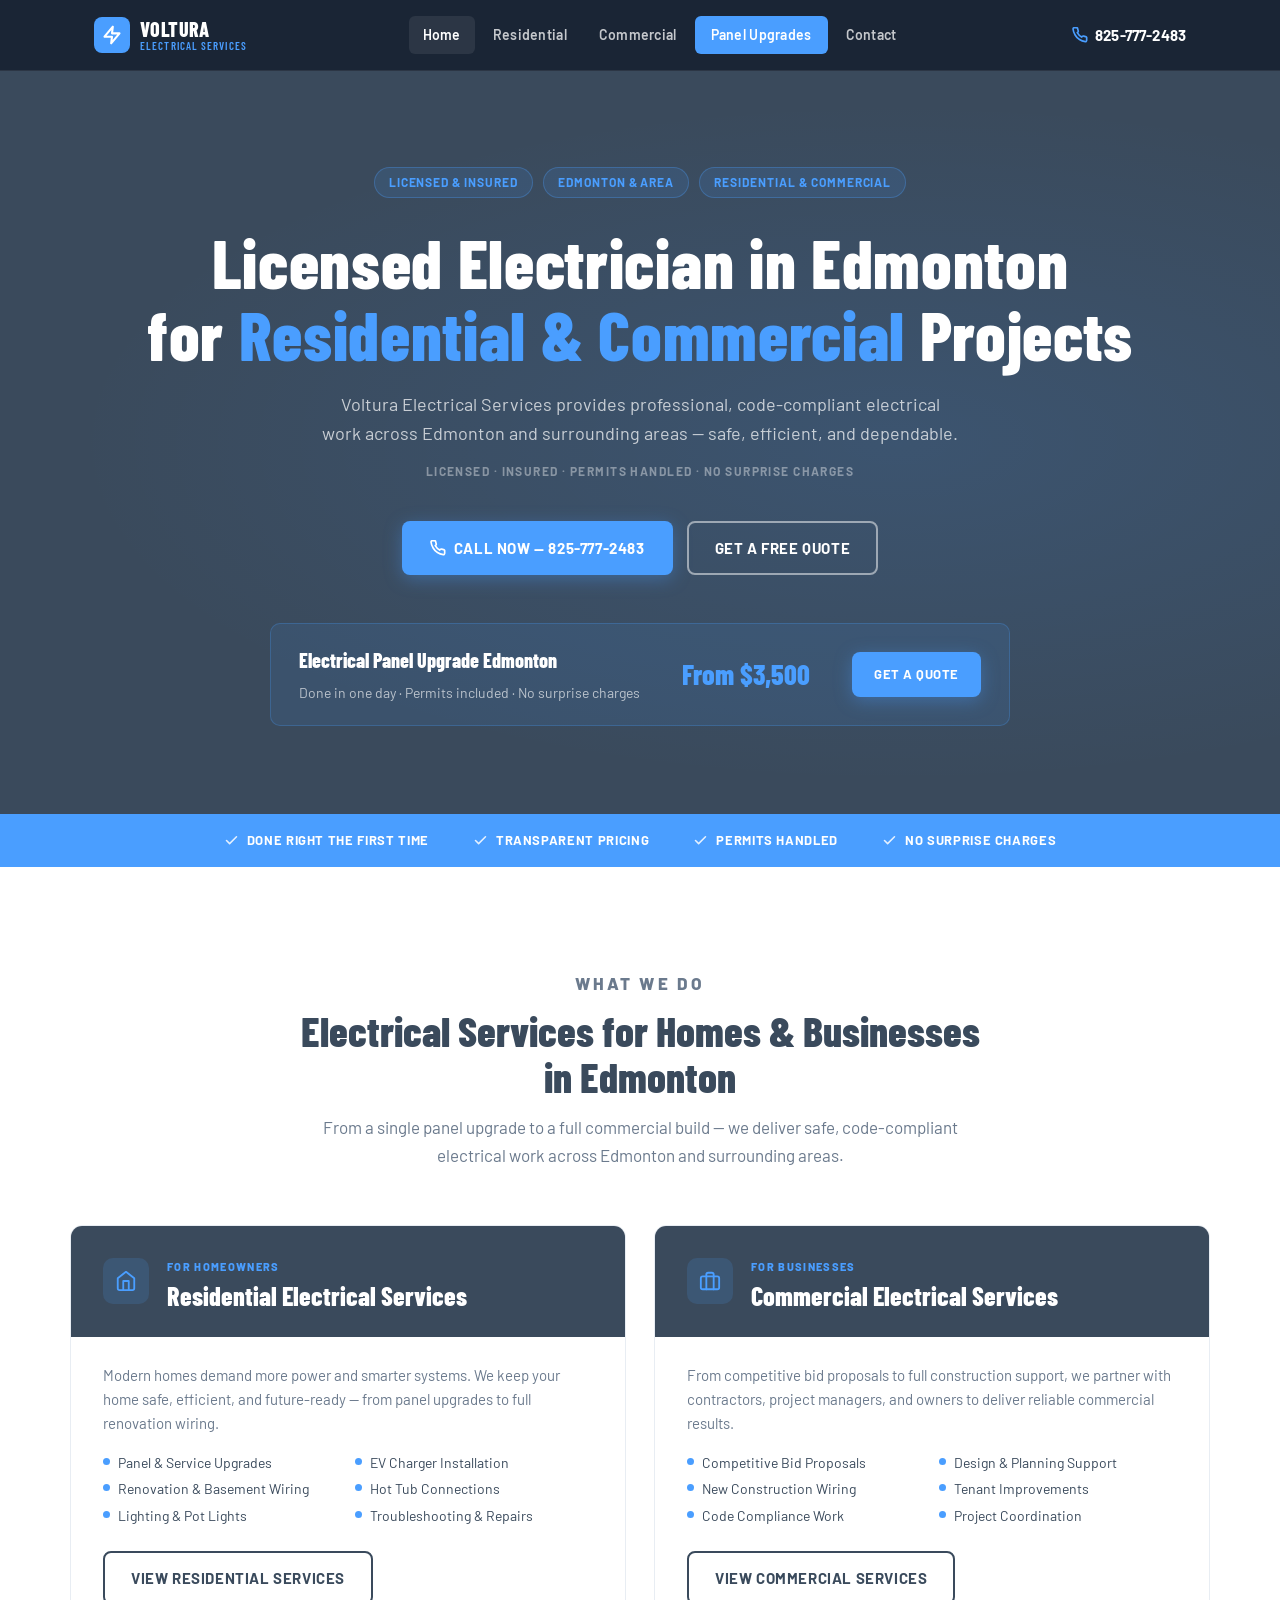
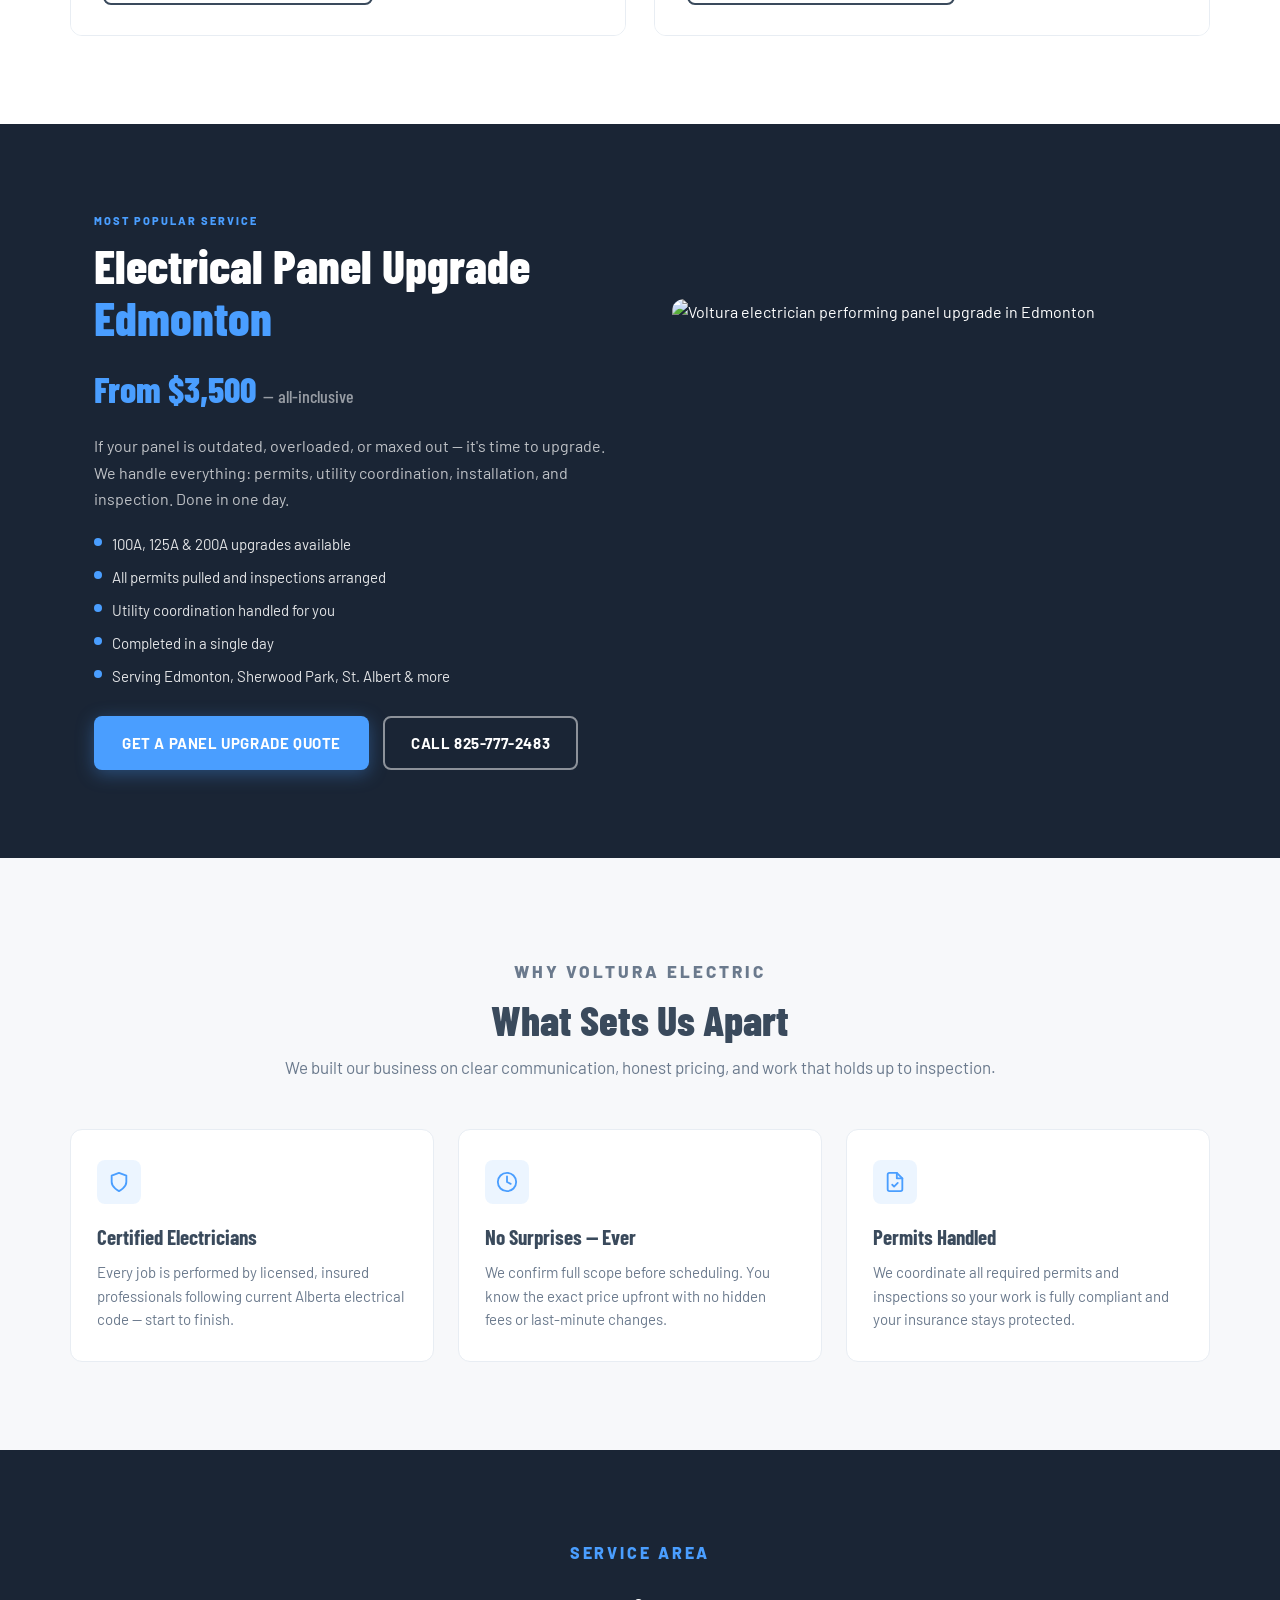
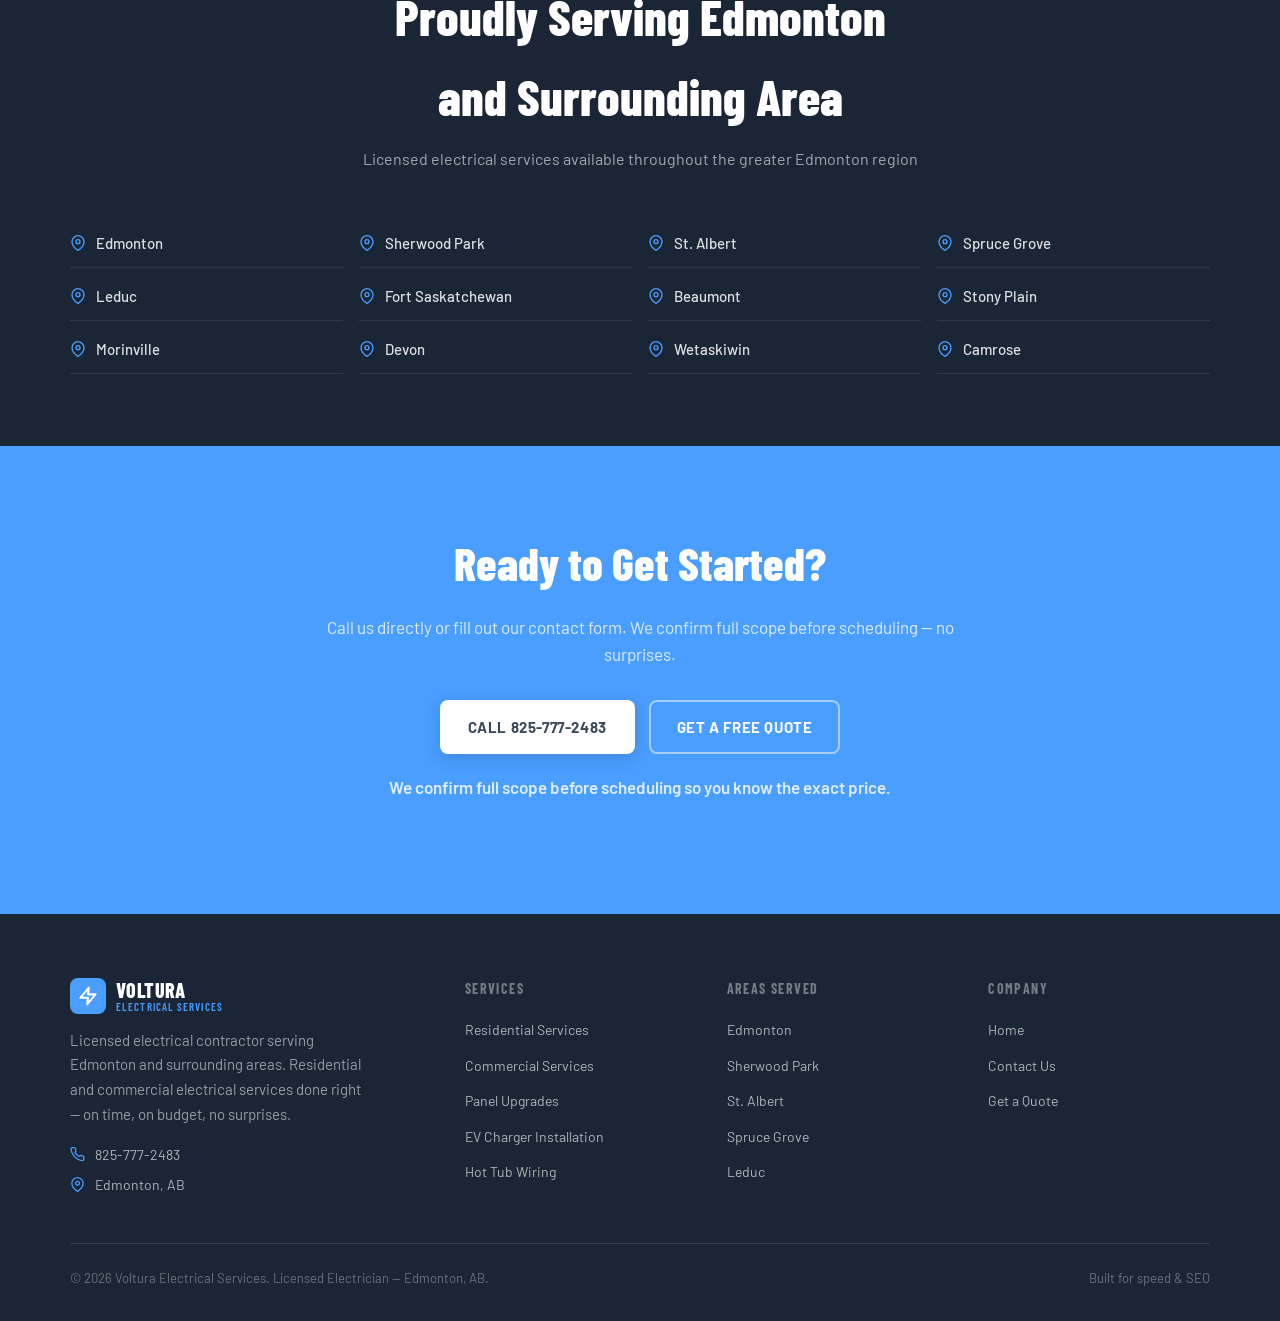
==== commit 5d0c21ad: "Rebuild residential/commercial pages, fix all emojis, replace Formspree on panel page - Residential:" ====
--- a/index.html
+++ b/index.html
@@ -1,668 +1,668 @@
-<!DOCTYPE html>-
-<html lang="en">-
-<head>-
-  <meta charset="UTF-8">-
-  <meta name="viewport" content="width=device-width, initial-scale=1.0">-
-  <title>Electrician Edmonton | Licensed &amp; Trusted | Voltura Electrical Services</title>-
-  <meta name="description" content="Voltura Electrical Services — Edmonton's licensed electrician. Panel upgrades, EV chargers, renovation wiring &amp; more. Serving Edmonton, Sherwood Park, St. Albert &amp; surrounding areas. Free quotes.">-
-  <link rel="canonical" href="https://volturaelectricalservices.com/">-
-  <!-- Open Graph -->-
-  <meta property="og:title" content="Electrician Edmonton | Voltura Electrical Services">-
-  <meta property="og:description" content="Licensed electrician serving Edmonton and surrounding areas. Panel upgrades, EV chargers, residential &amp; commercial electrical. Free quotes.">-
-  <meta property="og:url" content="https://volturaelectricalservices.com/">-
-  <meta property="og:type" content="website">-
-  <!-- Schema -->-
-  <script type="application/ld+json">-
-  {-
-    "@context": "https://schema.org",-
-    "@type": "Electrician",-
-    "name": "Voltura Electrical Services",-
-    "url": "https://volturaelectricalservices.com",-
-    "telephone": "+18257772483",-
-    "email": "speterson1477@gmail.com",-
-    "address": {"@type": "PostalAddress", "addressLocality": "Edmonton", "addressRegion": "AB", "addressCountry": "CA"},-
-    "areaServed": ["Edmonton","Sherwood Park","St. Albert","Spruce Grove","Leduc","Fort Saskatchewan","Beaumont","Stony Plain"],-
-    "priceRange": "$$",-
-    "openingHours": "Mo-Fr 07:00-18:00",-
-    "description": "Licensed electrical contractor serving Edmonton and surrounding areas. Specializing in panel upgrades, EV charger installation, and residential electrical services."-
-  }-
-  </script>-
-  <link rel="preconnect" href="https://fonts.googleapis.com">-
-  <link rel="preconnect" href="https://fonts.gstatic.com" crossorigin>-
-  <link href="https://fonts.googleapis.com/css2?family=Barlow:wght@400;500;600;700&family=Barlow+Condensed:wght@600;700;800&display=swap" rel="stylesheet">-
-  <link rel="stylesheet" href="/css/style.css">-
-</head>-
-<body>-
--
-<!-- HEADER -->-
-<header class="site-header">-
-  <div class="header__inner">-
-    <a href="/" class="header__logo">-
-      <div class="header__logo-mark">-
-        <svg viewBox="0 0 24 24" fill="none" stroke="white" stroke-width="2.5" stroke-linecap="round" stroke-linejoin="round"><polygon points="13 2 3 14 12 14 11 22 21 10 12 10 13 2"/></svg>-
-      </div>-
-      <div class="header__logo-text">VOLTURA<span>Electrical Services</span></div>-
-    </a>-
-    <nav class="header__nav">-
-      <a href="/" class="active">Home</a>-
-      <a href="/residential-services/">Residential</a>-
-      <a href="/commercial-services/">Commercial</a>-
-      <a href="/panel-upgrade-edmonton/" class="nav--highlight">Panel Upgrades</a>-
-      <a href="/contact/">Contact</a>-
-    </nav>-
-    <div class="header__cta">-
-      <a href="tel:+18257772483" class="header__phone">-
-        <svg width="16" height="16" viewBox="0 0 24 24" fill="none" stroke="currentColor" stroke-width="2.5" stroke-linecap="round" stroke-linejoin="round"><path d="M22 16.92v3a2 2 0 0 1-2.18 2 19.79 19.79 0 0 1-8.63-3.07A19.5 19.5 0 0 1 4.69 12 19.79 19.79 0 0 1 1.61 3.4 2 2 0 0 1 3.59 1h3a2 2 0 0 1 2 1.72c.127.96.361 1.903.7 2.81a2 2 0 0 1-.45 2.11L7.91 8.56a16 16 0 0 0 6.53 6.53l.97-.97a2 2 0 0 1 2.11-.45c.907.339 1.85.573 2.81.7A2 2 0 0 1 22 16.92z"/></svg>-
-        825-777-2483-
-      </a>-
-    </div>-
-    <button class="header__burger" id="burger" aria-label="Open menu">-
-      <svg width="24" height="24" viewBox="0 0 24 24" fill="none" stroke="currentColor" stroke-width="2.5" stroke-linecap="round"><line x1="3" y1="6" x2="21" y2="6"/><line x1="3" y1="12" x2="21" y2="12"/><line x1="3" y1="18" x2="21" y2="18"/></svg>-
-    </button>-
-  </div>-
-  <nav class="mobile-nav" id="mobile-nav">-
-    <a href="/">Home</a>-
-    <a href="/residential-services/">Residential Services</a>-
-    <a href="/commercial-services/">Commercial Services</a>-
-    <a href="/contact/">Contact</a>-
-    <a href="/panel-upgrade-edmonton/" class="nav--highlight">⚡ Panel Upgrades — Starting at $3,500</a>-
-  </nav>-
-</header>-
--
-<!-- HERO -->-
-<section class="hero">-
-  <div class="hero__inner wrap">-
-    <div class="hero__badges">-
-      <span class="hero__badge">Licensed &amp; Insured</span>-
-      <span class="hero__badge">Edmonton &amp; Area</span>-
-      <span class="hero__badge">Residential &amp; Commercial</span>-
-    </div>-
-    <h1>Licensed Electrician in Edmonton<br>for <em>Residential &amp; Commercial</em> Projects</h1>-
-    <p class="hero__sub">Voltura Electrical Services provides professional, code-compliant electrical work across Edmonton and surrounding areas — safe, efficient, and dependable.</p>-
-    <p class="hero__tagline">Licensed · Insured · Permits Handled · No Surprise Charges</p>-
-    <div class="hero__ctas">-
-      <a href="tel:+18257772483" class="btn btn--blue">-
-        <svg width="16" height="16" viewBox="0 0 24 24" fill="none" stroke="currentColor" stroke-width="2.5" stroke-linecap="round" stroke-linejoin="round"><path d="M22 16.92v3a2 2 0 0 1-2.18 2 19.79 19.79 0 0 1-8.63-3.07A19.5 19.5 0 0 1 4.69 12 19.79 19.79 0 0 1 1.61 3.4 2 2 0 0 1 3.59 1h3a2 2 0 0 1 2 1.72c.127.96.361 1.903.7 2.81a2 2 0 0 1-.45 2.11L7.91 8.56a16 16 0 0 0 6.53 6.53l.97-.97a2 2 0 0 1 2.11-.45c.907.339 1.85.573 2.81.7A2 2 0 0 1 22 16.92z"/></svg>-
-        Call Now — 825-777-2483-
-      </a>-
-      <a href="/contact/" class="btn btn--outline">Get a Free Quote</a>-
-    </div>-
-    <!-- Panel Upgrade Feature Strip -->-
-    <div class="hero__panel-strip">-
-      <div class="hero__panel-strip-text">-
-        <strong>⚡ Electrical Panel Upgrade Edmonton</strong>-
-        <span>Done in one day · Permits included · No surprise charges</span>-
-      </div>-
-      <span class="hero__panel-price">From $3,500</span>-
-      <a href="/panel-upgrade-edmonton/" class="btn btn--blue" style="font-size:13px;padding:10px 20px;">Get a Quote</a>-
-    </div>-
-  </div>-
-</section>-
--
-<!-- TRUST BAR -->-
-<div class="trust-bar">-
-  <div class="trust-bar__inner">-
-    <div class="trust-bar__item">-
-      <svg width="15" height="15" viewBox="0 0 24 24" fill="none" stroke="currentColor" stroke-width="2.5" stroke-linecap="round" stroke-linejoin="round"><polyline points="20 6 9 17 4 12"/></svg>-
-      Done Right the First Time-
-    </div>-
-    <div class="trust-bar__item">-
-      <svg width="15" height="15" viewBox="0 0 24 24" fill="none" stroke="currentColor" stroke-width="2.5" stroke-linecap="round" stroke-linejoin="round"><polyline points="20 6 9 17 4 12"/></svg>-
-      Transparent Pricing-
-    </div>-
-    <div class="trust-bar__item">-
-      <svg width="15" height="15" viewBox="0 0 24 24" fill="none" stroke="currentColor" stroke-width="2.5" stroke-linecap="round" stroke-linejoin="round"><polyline points="20 6 9 17 4 12"/></svg>-
-      Permits Handled-
-    </div>-
-    <div class="trust-bar__item">-
-      <svg width="15" height="15" viewBox="0 0 24 24" fill="none" stroke="currentColor" stroke-width="2.5" stroke-linecap="round" stroke-linejoin="round"><polyline points="20 6 9 17 4 12"/></svg>-
-      No Surprise Charges-
-    </div>-
-  </div>-
-</div>-
--
-<!-- SERVICES OVERVIEW -->-
-<section class="services-overview">-
-  <div class="services-overview__intro">-
-    <p class="section-label">What We Do</p>-
-    <h2 class="section-title">Electrical Services for Homes &amp; Businesses in Edmonton</h2>-
-    <p>From a single panel upgrade to a full commercial build — we deliver safe, code-compliant electrical work across Edmonton and surrounding areas.</p>-
-  </div>-
-  <div class="services-grid">-
-    <!-- Residential -->-
-    <div class="service-card">-
-      <div class="service-card__header">-
-        <div class="service-card__icon">-
-          <svg viewBox="0 0 24 24" fill="none" stroke="currentColor" stroke-width="2" stroke-linecap="round" stroke-linejoin="round"><path d="M3 9l9-7 9 7v11a2 2 0 0 1-2 2H5a2 2 0 0 1-2-2z"/><polyline points="9 22 9 12 15 12 15 22"/></svg>-
-        </div>-
-        <div>-
-          <p class="service-card__eyebrow">For Homeowners</p>-
-          <h3 class="service-card__title">Residential Electrical Services</h3>-
-        </div>-
-      </div>-
-      <div class="service-card__body">-
-        <p class="service-card__desc">Modern homes demand more power and smarter systems. We keep your home safe, efficient, and future-ready — from panel upgrades to full renovation wiring.</p>-
-        <ul class="service-card__list">-
-          <li>Panel &amp; Service Upgrades</li>-
-          <li>EV Charger Installation</li>-
-          <li>Renovation &amp; Basement Wiring</li>-
-          <li>Hot Tub Connections</li>-
-          <li>Lighting &amp; Pot Lights</li>-
-          <li>Troubleshooting &amp; Repairs</li>-
-        </ul>-
-        <a href="/residential-services/" class="btn btn--outline-navy">View Residential Services</a>-
-      </div>-
-    </div>-
-    <!-- Commercial -->-
-    <div class="service-card">-
-      <div class="service-card__header">-
-        <div class="service-card__icon">-
-          <svg viewBox="0 0 24 24" fill="none" stroke="currentColor" stroke-width="2" stroke-linecap="round" stroke-linejoin="round"><rect x="2" y="7" width="20" height="14" rx="2"/><path d="M16 21V5a2 2 0 0 0-2-2h-4a2 2 0 0 0-2 2v16"/></svg>-
-        </div>-
-        <div>-
-          <p class="service-card__eyebrow">For Businesses</p>-
-          <h3 class="service-card__title">Commercial Electrical Services</h3>-
-        </div>-
-      </div>-
-      <div class="service-card__body">-
-        <p class="service-card__desc">From competitive bid proposals to full construction support, we partner with contractors, project managers, and owners to deliver reliable commercial results.</p>-
-        <ul class="service-card__list">-
-          <li>Competitive Bid Proposals</li>-
-          <li>Design &amp; Planning Support</li>-
-          <li>New Construction Wiring</li>-
-          <li>Tenant Improvements</li>-
-          <li>Code Compliance Work</li>-
-          <li>Project Coordination</li>-
-        </ul>-
-        <a href="/commercial-services/" class="btn btn--outline-navy">View Commercial Services</a>-
-      </div>-
-    </div>-
-  </div>-
-</section>-
--
-<!-- PANEL UPGRADE FEATURE -->-
-<section class="panel-feature">-
-  <div class="panel-feature__inner wrap">-
-    <div class="panel-feature__content">-
-      <p class="section-label">Most Popular Service</p>-
-      <h2 class="panel-feature__title">Electrical Panel Upgrade<br><em>Edmonton</em></h2>-
-      <p class="panel-feature__price">From $3,500 <span>— all-inclusive</span></p>-
-      <p class="panel-feature__desc">If your panel is outdated, overloaded, or maxed out — it's time to upgrade. We handle everything: permits, utility coordination, installation, and inspection. Done in one day.</p>-
-      <ul class="panel-feature__list">-
-        <li>100A, 125A &amp; 200A upgrades available</li>-
-        <li>All permits pulled and inspections arranged</li>-
-        <li>Utility coordination handled for you</li>-
-        <li>Completed in a single day</li>-
-        <li>Serving Edmonton, Sherwood Park, St. Albert &amp; more</li>-
-      </ul>-
-      <div style="display:flex;gap:14px;flex-wrap:wrap;">-
-        <a href="/panel-upgrade-edmonton/" class="btn btn--blue">Get a Panel Upgrade Quote</a>-
-        <a href="tel:+18257772483" class="btn btn--outline">Call 825-777-2483</a>-
-      </div>-
-    </div>-
-    <div class="panel-feature__img">-
-      <img src="https://volturaelectricalservices.com/wp-content/uploads/2026/02/Panel-Upgrade-2.0.png" alt="Voltura electrician performing panel upgrade in Edmonton" width="560" height="420" loading="lazy">-
-    </div>-
-  </div>-
-</section>-
--
-<!-- WHY VOLTURA -->-
-<section class="why">-
-  <div class="why__inner">-
-    <div class="why__header">-
-      <p class="section-label">Why Voltura Electric</p>-
-      <h2 class="section-title">What Sets Us Apart</h2>-
-      <p>We built our business on clear communication, honest pricing, and work that holds up to inspection.</p>-
-    </div>-
-    <div class="why__grid">-
-      <div class="why__card">-
-        <div class="why__card-icon">-
-          <svg viewBox="0 0 24 24" fill="none" stroke="currentColor" stroke-width="2" stroke-linecap="round" stroke-linejoin="round"><path d="M12 22s8-4 8-10V5l-8-3-8 3v7c0 6 8 10 8 10z"/></svg>-
-        </div>-
-        <h3>Certified Electricians</h3>-
-        <p>Every job is performed by licensed, insured professionals following current Alberta electrical code — start to finish.</p>-
-      </div>-
-      <div class="why__card">-
-        <div class="why__card-icon">-
-          <svg viewBox="0 0 24 24" fill="none" stroke="currentColor" stroke-width="2" stroke-linecap="round" stroke-linejoin="round"><circle cx="12" cy="12" r="10"/><polyline points="12 6 12 12 16 14"/></svg>-
-        </div>-
-        <h3>No Surprises — Ever</h3>-
-        <p>We confirm full scope before scheduling. You know the exact price upfront with no hidden fees or last-minute changes.</p>-
-      </div>-
-      <div class="why__card">-
-        <div class="why__card-icon">-
-          <svg viewBox="0 0 24 24" fill="none" stroke="currentColor" stroke-width="2" stroke-linecap="round" stroke-linejoin="round"><path d="M14 2H6a2 2 0 0 0-2 2v16a2 2 0 0 0 2 2h12a2 2 0 0 0 2-2V8z"/><polyline points="14 2 14 8 20 8"/><polyline points="9 15 11 17 15 13"/></svg>-
-        </div>-
-        <h3>Permits Handled</h3>-
-        <p>We coordinate all required permits and inspections so your work is fully compliant and your insurance stays protected.</p>-
-      </div>-
-    </div>-
-  </div>-
-</section>-
--
-<!-- SERVICE AREAS -->-
-<section class="areas">-
-  <div class="areas__inner">-
-    <div class="areas__header">-
-      <p class="section-label">Service Area</p>-
-      <h2>Proudly Serving Edmonton<br>and Surrounding Area</h2>-
-      <p>Licensed electrical services available throughout the greater Edmonton region</p>-
-    </div>-
-    <div class="areas__grid">-
-      <div class="areas__item"><svg viewBox="0 0 24 24" fill="none" stroke="currentColor" stroke-width="2" stroke-linecap="round" stroke-linejoin="round"><path d="M21 10c0 7-9 13-9 13s-9-6-9-13a9 9 0 0 1 18 0z"/><circle cx="12" cy="10" r="3"/></svg>Edmonton</div>-
-      <div class="areas__item"><svg viewBox="0 0 24 24" fill="none" stroke="currentColor" stroke-width="2" stroke-linecap="round" stroke-linejoin="round"><path d="M21 10c0 7-9 13-9 13s-9-6-9-13a9 9 0 0 1 18 0z"/><circle cx="12" cy="10" r="3"/></svg>Sherwood Park</div>-
-      <div class="areas__item"><svg viewBox="0 0 24 24" fill="none" stroke="currentColor" stroke-width="2" stroke-linecap="round" stroke-linejoin="round"><path d="M21 10c0 7-9 13-9 13s-9-6-9-13a9 9 0 0 1 18 0z"/><circle cx="12" cy="10" r="3"/></svg>St. Albert</div>-
-      <div class="areas__item"><svg viewBox="0 0 24 24" fill="none" stroke="currentColor" stroke-width="2" stroke-linecap="round" stroke-linejoin="round"><path d="M21 10c0 7-9 13-9 13s-9-6-9-13a9 9 0 0 1 18 0z"/><circle cx="12" cy="10" r="3"/></svg>Spruce Grove</div>-
-      <div class="areas__item"><svg viewBox="0 0 24 24" fill="none" stroke="currentColor" stroke-width="2" stroke-linecap="round" stroke-linejoin="round"><path d="M21 10c0 7-9 13-9 13s-9-6-9-13a9 9 0 0 1 18 0z"/><circle cx="12" cy="10" r="3"/></svg>Leduc</div>-
-      <div class="areas__item"><svg viewBox="0 0 24 24" fill="none" stroke="currentColor" stroke-width="2" stroke-linecap="round" stroke-linejoin="round"><path d="M21 10c0 7-9 13-9 13s-9-6-9-13a9 9 0 0 1 18 0z"/><circle cx="12" cy="10" r="3"/></svg>Fort Saskatchewan</div>-
-      <div class="areas__item"><svg viewBox="0 0 24 24" fill="none" stroke="currentColor" stroke-width="2" stroke-linecap="round" stroke-linejoin="round"><path d="M21 10c0 7-9 13-9 13s-9-6-9-13a9 9 0 0 1 18 0z"/><circle cx="12" cy="10" r="3"/></svg>Beaumont</div>-
-      <div class="areas__item"><svg viewBox="0 0 24 24" fill="none" stroke="currentColor" stroke-width="2" stroke-linecap="round" stroke-linejoin="round"><path d="M21 10c0 7-9 13-9 13s-9-6-9-13a9 9 0 0 1 18 0z"/><circle cx="12" cy="10" r="3"/></svg>Stony Plain</div>-
-      <div class="areas__item"><svg viewBox="0 0 24 24" fill="none" stroke="currentColor" stroke-width="2" stroke-linecap="round" stroke-linejoin="round"><path d="M21 10c0 7-9 13-9 13s-9-6-9-13a9 9 0 0 1 18 0z"/><circle cx="12" cy="10" r="3"/></svg>Morinville</div>-
-      <div class="areas__item"><svg viewBox="0 0 24 24" fill="none" stroke="currentColor" stroke-width="2" stroke-linecap="round" stroke-linejoin="round"><path d="M21 10c0 7-9 13-9 13s-9-6-9-13a9 9 0 0 1 18 0z"/><circle cx="12" cy="10" r="3"/></svg>Devon</div>-
-      <div class="areas__item"><svg viewBox="0 0 24 24" fill="none" stroke="currentColor" stroke-width="2" stroke-linecap="round" stroke-linejoin="round"><path d="M21 10c0 7-9 13-9 13s-9-6-9-13a9 9 0 0 1 18 0z"/><circle cx="12" cy="10" r="3"/></svg>Wetaskiwin</div>-
-      <div class="areas__item"><svg viewBox="0 0 24 24" fill="none" stroke="currentColor" stroke-width="2" stroke-linecap="round" stroke-linejoin="round"><path d="M21 10c0 7-9 13-9 13s-9-6-9-13a9 9 0 0 1 18 0z"/><circle cx="12" cy="10" r="3"/></svg>Camrose</div>-
-    </div>-
-  </div>-
-</section>-
--
-<!-- CTA BAND -->-
-<section class="cta-band">-
-  <div class="cta-band__inner">-
-    <h2>Ready to Get Started?</h2>-
-    <p>Call us directly or fill out our contact form. We confirm full scope before scheduling — no surprises.</p>-
-    <div class="cta-band__btns">-
-      <a href="tel:+18257772483" class="btn btn--white">Call 825-777-2483</a>-
-      <a href="/contact/" class="btn btn--outline">Get a Free Quote</a>-
-    </div>-
-    <p class="cta-band__note">We confirm full scope before scheduling so you know the exact price.</p>-
-  </div>-
-</section>-
--
-<!-- FOOTER -->-
-<footer class="site-footer">-
-  <div class="footer__inner">-
-    <div class="footer__grid">-
-      <div class="footer__brand">-
-        <a href="/" class="header__logo" style="margin-bottom:0">-
-          <div class="header__logo-mark"><svg viewBox="0 0 24 24" fill="none" stroke="white" stroke-width="2.5" stroke-linecap="round" stroke-linejoin="round"><polygon points="13 2 3 14 12 14 11 22 21 10 12 10 13 2"/></svg></div>-
-          <div class="header__logo-text">VOLTURA<span>Electrical Services</span></div>-
-        </a>-
-        <p>Licensed electrical contractor serving Edmonton and surrounding areas. Residential and commercial electrical services done right — on time, on budget, no surprises.</p>-
-        <div class="footer__nap">-
-          <div class="footer__nap-item"><svg width="15" height="15" viewBox="0 0 24 24" fill="none" stroke="currentColor" stroke-width="2" stroke-linecap="round" stroke-linejoin="round"><path d="M22 16.92v3a2 2 0 0 1-2.18 2 19.79 19.79 0 0 1-8.63-3.07A19.5 19.5 0 0 1 4.69 12 19.79 19.79 0 0 1 1.61 3.4 2 2 0 0 1 3.59 1h3a2 2 0 0 1 2 1.72c.127.96.361 1.903.7 2.81a2 2 0 0 1-.45 2.11L7.91 8.56a16 16 0 0 0 6.53 6.53l.97-.97a2 2 0 0 1 2.11-.45c.907.339 1.85.573 2.81.7A2 2 0 0 1 22 16.92z"/></svg><a href="tel:+18257772483">825-777-2483</a></div>-
-          <div class="footer__nap-item"><svg width="15" height="15" viewBox="0 0 24 24" fill="none" stroke="currentColor" stroke-width="2" stroke-linecap="round" stroke-linejoin="round"><path d="M21 10c0 7-9 13-9 13s-9-6-9-13a9 9 0 0 1 18 0z"/><circle cx="12" cy="10" r="3"/></svg>Edmonton, AB</div>-
-        </div>-
-      </div>-
-      <div class="footer__col">-
-        <h4>Services</h4>-
-        <ul>-
-          <li><a href="/residential-services/">Residential Services</a></li>-
-          <li><a href="/commercial-services/">Commercial Services</a></li>-
-          <li><a href="/panel-upgrade-edmonton/">Panel Upgrades</a></li>-
-          <li><a href="/residential-services/#ev-charger">EV Charger Installation</a></li>-
-          <li><a href="/residential-services/#hot-tub">Hot Tub Wiring</a></li>-
-        </ul>-
-      </div>-
-      <div class="footer__col">-
-        <h4>Areas Served</h4>-
-        <ul>-
-          <li><a href="/panel-upgrade-edmonton/">Edmonton</a></li>-
-          <li><a href="/panel-upgrade-edmonton/">Sherwood Park</a></li>-
-          <li><a href="/panel-upgrade-edmonton/">St. Albert</a></li>-
-          <li><a href="/panel-upgrade-edmonton/">Spruce Grove</a></li>-
-          <li><a href="/panel-upgrade-edmonton/">Leduc</a></li>-
-        </ul>-
-      </div>-
-      <div class="footer__col">-
-        <h4>Company</h4>-
-        <ul>-
-          <li><a href="/">Home</a></li>-
-          <li><a href="/contact/">Contact Us</a></li>-
-          <li><a href="/panel-upgrade-edmonton/">Get a Quote</a></li>-
-        </ul>-
-      </div>-
-    </div>-
-    <div class="footer__bottom">-
-      <p>&copy; 2026 Voltura Electrical Services. Licensed Electrician — Edmonton, AB.</p>-
-      <p>Built for speed &amp; SEO</p>-
-    </div>-
-  </div>-
-</footer>-
--
-<script src="/js/nav.js"></script>-
-</body>-
-</html>-
+<!DOCTYPE html>
+
+<html lang="en">
+
+<head>
+
+  <meta charset="UTF-8">
+
+  <meta name="viewport" content="width=device-width, initial-scale=1.0">
+
+  <title>Electrician Edmonton | Licensed &amp; Trusted | Voltura Electrical Services</title>
+
+  <meta name="description" content="Voltura Electrical Services — Edmonton's licensed electrician. Panel upgrades, EV chargers, renovation wiring &amp; more. Serving Edmonton, Sherwood Park, St. Albert &amp; surrounding areas. Free quotes.">
+
+  <link rel="canonical" href="https://volturaelectricalservices.com/">
+
+  <!-- Open Graph -->
+
+  <meta property="og:title" content="Electrician Edmonton | Voltura Electrical Services">
+
+  <meta property="og:description" content="Licensed electrician serving Edmonton and surrounding areas. Panel upgrades, EV chargers, residential &amp; commercial electrical. Free quotes.">
+
+  <meta property="og:url" content="https://volturaelectricalservices.com/">
+
+  <meta property="og:type" content="website">
+
+  <!-- Schema -->
+
+  <script type="application/ld+json">
+
+  {
+
+    "@context": "https://schema.org",
+
+    "@type": "Electrician",
+
+    "name": "Voltura Electrical Services",
+
+    "url": "https://volturaelectricalservices.com",
+
+    "telephone": "+18257772483",
+
+    "email": "speterson1477@gmail.com",
+
+    "address": {"@type": "PostalAddress", "addressLocality": "Edmonton", "addressRegion": "AB", "addressCountry": "CA"},
+
+    "areaServed": ["Edmonton","Sherwood Park","St. Albert","Spruce Grove","Leduc","Fort Saskatchewan","Beaumont","Stony Plain"],
+
+    "priceRange": "$$",
+
+    "openingHours": "Mo-Fr 07:00-18:00",
+
+    "description": "Licensed electrical contractor serving Edmonton and surrounding areas. Specializing in panel upgrades, EV charger installation, and residential electrical services."
+
+  }
+
+  </script>
+
+  <link rel="preconnect" href="https://fonts.googleapis.com">
+
+  <link rel="preconnect" href="https://fonts.gstatic.com" crossorigin>
+
+  <link href="https://fonts.googleapis.com/css2?family=Barlow:wght@400;500;600;700&family=Barlow+Condensed:wght@600;700;800&display=swap" rel="stylesheet">
+
+  <link rel="stylesheet" href="/css/style.css">
+
+</head>
+
+<body>
+
+
+
+<!-- HEADER -->
+
+<header class="site-header">
+
+  <div class="header__inner">
+
+    <a href="/" class="header__logo">
+
+      <div class="header__logo-mark">
+
+        <svg viewBox="0 0 24 24" fill="none" stroke="white" stroke-width="2.5" stroke-linecap="round" stroke-linejoin="round"><polygon points="13 2 3 14 12 14 11 22 21 10 12 10 13 2"/></svg>
+
+      </div>
+
+      <div class="header__logo-text">VOLTURA<span>Electrical Services</span></div>
+
+    </a>
+
+    <nav class="header__nav">
+
+      <a href="/" class="active">Home</a>
+
+      <a href="/residential-services/">Residential</a>
+
+      <a href="/commercial-services/">Commercial</a>
+
+      <a href="/panel-upgrade-edmonton/" class="nav--highlight">Panel Upgrades</a>
+
+      <a href="/contact/">Contact</a>
+
+    </nav>
+
+    <div class="header__cta">
+
+      <a href="tel:+18257772483" class="header__phone">
+
+        <svg width="16" height="16" viewBox="0 0 24 24" fill="none" stroke="currentColor" stroke-width="2.5" stroke-linecap="round" stroke-linejoin="round"><path d="M22 16.92v3a2 2 0 0 1-2.18 2 19.79 19.79 0 0 1-8.63-3.07A19.5 19.5 0 0 1 4.69 12 19.79 19.79 0 0 1 1.61 3.4 2 2 0 0 1 3.59 1h3a2 2 0 0 1 2 1.72c.127.96.361 1.903.7 2.81a2 2 0 0 1-.45 2.11L7.91 8.56a16 16 0 0 0 6.53 6.53l.97-.97a2 2 0 0 1 2.11-.45c.907.339 1.85.573 2.81.7A2 2 0 0 1 22 16.92z"/></svg>
+
+        825-777-2483
+
+      </a>
+
+    </div>
+
+    <button class="header__burger" id="burger" aria-label="Open menu">
+
+      <svg width="24" height="24" viewBox="0 0 24 24" fill="none" stroke="currentColor" stroke-width="2.5" stroke-linecap="round"><line x1="3" y1="6" x2="21" y2="6"/><line x1="3" y1="12" x2="21" y2="12"/><line x1="3" y1="18" x2="21" y2="18"/></svg>
+
+    </button>
+
+  </div>
+
+  <nav class="mobile-nav" id="mobile-nav">
+
+    <a href="/">Home</a>
+
+    <a href="/residential-services/">Residential Services</a>
+
+    <a href="/commercial-services/">Commercial Services</a>
+
+    <a href="/contact/">Contact</a>
+
+    <a href="/panel-upgrade-edmonton/" class="nav--highlight">Panel Upgrades — Starting at $3,500</a>
+
+  </nav>
+
+</header>
+
+
+
+<!-- HERO -->
+
+<section class="hero">
+
+  <div class="hero__inner wrap">
+
+    <div class="hero__badges">
+
+      <span class="hero__badge">Licensed &amp; Insured</span>
+
+      <span class="hero__badge">Edmonton &amp; Area</span>
+
+      <span class="hero__badge">Residential &amp; Commercial</span>
+
+    </div>
+
+    <h1>Licensed Electrician in Edmonton<br>for <em>Residential &amp; Commercial</em> Projects</h1>
+
+    <p class="hero__sub">Voltura Electrical Services provides professional, code-compliant electrical work across Edmonton and surrounding areas — safe, efficient, and dependable.</p>
+
+    <p class="hero__tagline">Licensed · Insured · Permits Handled · No Surprise Charges</p>
+
+    <div class="hero__ctas">
+
+      <a href="tel:+18257772483" class="btn btn--blue">
+
+        <svg width="16" height="16" viewBox="0 0 24 24" fill="none" stroke="currentColor" stroke-width="2.5" stroke-linecap="round" stroke-linejoin="round"><path d="M22 16.92v3a2 2 0 0 1-2.18 2 19.79 19.79 0 0 1-8.63-3.07A19.5 19.5 0 0 1 4.69 12 19.79 19.79 0 0 1 1.61 3.4 2 2 0 0 1 3.59 1h3a2 2 0 0 1 2 1.72c.127.96.361 1.903.7 2.81a2 2 0 0 1-.45 2.11L7.91 8.56a16 16 0 0 0 6.53 6.53l.97-.97a2 2 0 0 1 2.11-.45c.907.339 1.85.573 2.81.7A2 2 0 0 1 22 16.92z"/></svg>
+
+        Call Now — 825-777-2483
+
+      </a>
+
+      <a href="/contact/" class="btn btn--outline">Get a Free Quote</a>
+
+    </div>
+
+    <!-- Panel Upgrade Feature Strip -->
+
+    <div class="hero__panel-strip">
+
+      <div class="hero__panel-strip-text">
+
+        <strong>Electrical Panel Upgrade Edmonton</strong>
+
+        <span>Done in one day · Permits included · No surprise charges</span>
+
+      </div>
+
+      <span class="hero__panel-price">From $3,500</span>
+
+      <a href="/panel-upgrade-edmonton/" class="btn btn--blue" style="font-size:13px;padding:10px 20px;">Get a Quote</a>
+
+    </div>
+
+  </div>
+
+</section>
+
+
+
+<!-- TRUST BAR -->
+
+<div class="trust-bar">
+
+  <div class="trust-bar__inner">
+
+    <div class="trust-bar__item">
+
+      <svg width="15" height="15" viewBox="0 0 24 24" fill="none" stroke="currentColor" stroke-width="2.5" stroke-linecap="round" stroke-linejoin="round"><polyline points="20 6 9 17 4 12"/></svg>
+
+      Done Right the First Time
+
+    </div>
+
+    <div class="trust-bar__item">
+
+      <svg width="15" height="15" viewBox="0 0 24 24" fill="none" stroke="currentColor" stroke-width="2.5" stroke-linecap="round" stroke-linejoin="round"><polyline points="20 6 9 17 4 12"/></svg>
+
+      Transparent Pricing
+
+    </div>
+
+    <div class="trust-bar__item">
+
+      <svg width="15" height="15" viewBox="0 0 24 24" fill="none" stroke="currentColor" stroke-width="2.5" stroke-linecap="round" stroke-linejoin="round"><polyline points="20 6 9 17 4 12"/></svg>
+
+      Permits Handled
+
+    </div>
+
+    <div class="trust-bar__item">
+
+      <svg width="15" height="15" viewBox="0 0 24 24" fill="none" stroke="currentColor" stroke-width="2.5" stroke-linecap="round" stroke-linejoin="round"><polyline points="20 6 9 17 4 12"/></svg>
+
+      No Surprise Charges
+
+    </div>
+
+  </div>
+
+</div>
+
+
+
+<!-- SERVICES OVERVIEW -->
+
+<section class="services-overview">
+
+  <div class="services-overview__intro">
+
+    <p class="section-label">What We Do</p>
+
+    <h2 class="section-title">Electrical Services for Homes &amp; Businesses in Edmonton</h2>
+
+    <p>From a single panel upgrade to a full commercial build — we deliver safe, code-compliant electrical work across Edmonton and surrounding areas.</p>
+
+  </div>
+
+  <div class="services-grid">
+
+    <!-- Residential -->
+
+    <div class="service-card">
+
+      <div class="service-card__header">
+
+        <div class="service-card__icon">
+
+          <svg viewBox="0 0 24 24" fill="none" stroke="currentColor" stroke-width="2" stroke-linecap="round" stroke-linejoin="round"><path d="M3 9l9-7 9 7v11a2 2 0 0 1-2 2H5a2 2 0 0 1-2-2z"/><polyline points="9 22 9 12 15 12 15 22"/></svg>
+
+        </div>
+
+        <div>
+
+          <p class="service-card__eyebrow">For Homeowners</p>
+
+          <h3 class="service-card__title">Residential Electrical Services</h3>
+
+        </div>
+
+      </div>
+
+      <div class="service-card__body">
+
+        <p class="service-card__desc">Modern homes demand more power and smarter systems. We keep your home safe, efficient, and future-ready — from panel upgrades to full renovation wiring.</p>
+
+        <ul class="service-card__list">
+
+          <li>Panel &amp; Service Upgrades</li>
+
+          <li>EV Charger Installation</li>
+
+          <li>Renovation &amp; Basement Wiring</li>
+
+          <li>Hot Tub Connections</li>
+
+          <li>Lighting &amp; Pot Lights</li>
+
+          <li>Troubleshooting &amp; Repairs</li>
+
+        </ul>
+
+        <a href="/residential-services/" class="btn btn--outline-navy">View Residential Services</a>
+
+      </div>
+
+    </div>
+
+    <!-- Commercial -->
+
+    <div class="service-card">
+
+      <div class="service-card__header">
+
+        <div class="service-card__icon">
+
+          <svg viewBox="0 0 24 24" fill="none" stroke="currentColor" stroke-width="2" stroke-linecap="round" stroke-linejoin="round"><rect x="2" y="7" width="20" height="14" rx="2"/><path d="M16 21V5a2 2 0 0 0-2-2h-4a2 2 0 0 0-2 2v16"/></svg>
+
+        </div>
+
+        <div>
+
+          <p class="service-card__eyebrow">For Businesses</p>
+
+          <h3 class="service-card__title">Commercial Electrical Services</h3>
+
+        </div>
+
+      </div>
+
+      <div class="service-card__body">
+
+        <p class="service-card__desc">From competitive bid proposals to full construction support, we partner with contractors, project managers, and owners to deliver reliable commercial results.</p>
+
+        <ul class="service-card__list">
+
+          <li>Competitive Bid Proposals</li>
+
+          <li>Design &amp; Planning Support</li>
+
+          <li>New Construction Wiring</li>
+
+          <li>Tenant Improvements</li>
+
+          <li>Code Compliance Work</li>
+
+          <li>Project Coordination</li>
+
+        </ul>
+
+        <a href="/commercial-services/" class="btn btn--outline-navy">View Commercial Services</a>
+
+      </div>
+
+    </div>
+
+  </div>
+
+</section>
+
+
+
+<!-- PANEL UPGRADE FEATURE -->
+
+<section class="panel-feature">
+
+  <div class="panel-feature__inner wrap">
+
+    <div class="panel-feature__content">
+
+      <p class="section-label">Most Popular Service</p>
+
+      <h2 class="panel-feature__title">Electrical Panel Upgrade<br><em>Edmonton</em></h2>
+
+      <p class="panel-feature__price">From $3,500 <span>— all-inclusive</span></p>
+
+      <p class="panel-feature__desc">If your panel is outdated, overloaded, or maxed out — it's time to upgrade. We handle everything: permits, utility coordination, installation, and inspection. Done in one day.</p>
+
+      <ul class="panel-feature__list">
+
+        <li>100A, 125A &amp; 200A upgrades available</li>
+
+        <li>All permits pulled and inspections arranged</li>
+
+        <li>Utility coordination handled for you</li>
+
+        <li>Completed in a single day</li>
+
+        <li>Serving Edmonton, Sherwood Park, St. Albert &amp; more</li>
+
+      </ul>
+
+      <div style="display:flex;gap:14px;flex-wrap:wrap;">
+
+        <a href="/panel-upgrade-edmonton/" class="btn btn--blue">Get a Panel Upgrade Quote</a>
+
+        <a href="tel:+18257772483" class="btn btn--outline">Call 825-777-2483</a>
+
+      </div>
+
+    </div>
+
+    <div class="panel-feature__img">
+
+      <img src="https://volturaelectricalservices.com/wp-content/uploads/2026/02/Panel-Upgrade-2.0.png" alt="Voltura electrician performing panel upgrade in Edmonton" width="560" height="420" loading="lazy">
+
+    </div>
+
+  </div>
+
+</section>
+
+
+
+<!-- WHY VOLTURA -->
+
+<section class="why">
+
+  <div class="why__inner">
+
+    <div class="why__header">
+
+      <p class="section-label">Why Voltura Electric</p>
+
+      <h2 class="section-title">What Sets Us Apart</h2>
+
+      <p>We built our business on clear communication, honest pricing, and work that holds up to inspection.</p>
+
+    </div>
+
+    <div class="why__grid">
+
+      <div class="why__card">
+
+        <div class="why__card-icon">
+
+          <svg viewBox="0 0 24 24" fill="none" stroke="currentColor" stroke-width="2" stroke-linecap="round" stroke-linejoin="round"><path d="M12 22s8-4 8-10V5l-8-3-8 3v7c0 6 8 10 8 10z"/></svg>
+
+        </div>
+
+        <h3>Certified Electricians</h3>
+
+        <p>Every job is performed by licensed, insured professionals following current Alberta electrical code — start to finish.</p>
+
+      </div>
+
+      <div class="why__card">
+
+        <div class="why__card-icon">
+
+          <svg viewBox="0 0 24 24" fill="none" stroke="currentColor" stroke-width="2" stroke-linecap="round" stroke-linejoin="round"><circle cx="12" cy="12" r="10"/><polyline points="12 6 12 12 16 14"/></svg>
+
+        </div>
+
+        <h3>No Surprises — Ever</h3>
+
+        <p>We confirm full scope before scheduling. You know the exact price upfront with no hidden fees or last-minute changes.</p>
+
+      </div>
+
+      <div class="why__card">
+
+        <div class="why__card-icon">
+
+          <svg viewBox="0 0 24 24" fill="none" stroke="currentColor" stroke-width="2" stroke-linecap="round" stroke-linejoin="round"><path d="M14 2H6a2 2 0 0 0-2 2v16a2 2 0 0 0 2 2h12a2 2 0 0 0 2-2V8z"/><polyline points="14 2 14 8 20 8"/><polyline points="9 15 11 17 15 13"/></svg>
+
+        </div>
+
+        <h3>Permits Handled</h3>
+
+        <p>We coordinate all required permits and inspections so your work is fully compliant and your insurance stays protected.</p>
+
+      </div>
+
+    </div>
+
+  </div>
+
+</section>
+
+
+
+<!-- SERVICE AREAS -->
+
+<section class="areas">
+
+  <div class="areas__inner">
+
+    <div class="areas__header">
+
+      <p class="section-label">Service Area</p>
+
+      <h2>Proudly Serving Edmonton<br>and Surrounding Area</h2>
+
+      <p>Licensed electrical services available throughout the greater Edmonton region</p>
+
+    </div>
+
+    <div class="areas__grid">
+
+      <div class="areas__item"><svg viewBox="0 0 24 24" fill="none" stroke="currentColor" stroke-width="2" stroke-linecap="round" stroke-linejoin="round"><path d="M21 10c0 7-9 13-9 13s-9-6-9-13a9 9 0 0 1 18 0z"/><circle cx="12" cy="10" r="3"/></svg>Edmonton</div>
+
+      <div class="areas__item"><svg viewBox="0 0 24 24" fill="none" stroke="currentColor" stroke-width="2" stroke-linecap="round" stroke-linejoin="round"><path d="M21 10c0 7-9 13-9 13s-9-6-9-13a9 9 0 0 1 18 0z"/><circle cx="12" cy="10" r="3"/></svg>Sherwood Park</div>
+
+      <div class="areas__item"><svg viewBox="0 0 24 24" fill="none" stroke="currentColor" stroke-width="2" stroke-linecap="round" stroke-linejoin="round"><path d="M21 10c0 7-9 13-9 13s-9-6-9-13a9 9 0 0 1 18 0z"/><circle cx="12" cy="10" r="3"/></svg>St. Albert</div>
+
+      <div class="areas__item"><svg viewBox="0 0 24 24" fill="none" stroke="currentColor" stroke-width="2" stroke-linecap="round" stroke-linejoin="round"><path d="M21 10c0 7-9 13-9 13s-9-6-9-13a9 9 0 0 1 18 0z"/><circle cx="12" cy="10" r="3"/></svg>Spruce Grove</div>
+
+      <div class="areas__item"><svg viewBox="0 0 24 24" fill="none" stroke="currentColor" stroke-width="2" stroke-linecap="round" stroke-linejoin="round"><path d="M21 10c0 7-9 13-9 13s-9-6-9-13a9 9 0 0 1 18 0z"/><circle cx="12" cy="10" r="3"/></svg>Leduc</div>
+
+      <div class="areas__item"><svg viewBox="0 0 24 24" fill="none" stroke="currentColor" stroke-width="2" stroke-linecap="round" stroke-linejoin="round"><path d="M21 10c0 7-9 13-9 13s-9-6-9-13a9 9 0 0 1 18 0z"/><circle cx="12" cy="10" r="3"/></svg>Fort Saskatchewan</div>
+
+      <div class="areas__item"><svg viewBox="0 0 24 24" fill="none" stroke="currentColor" stroke-width="2" stroke-linecap="round" stroke-linejoin="round"><path d="M21 10c0 7-9 13-9 13s-9-6-9-13a9 9 0 0 1 18 0z"/><circle cx="12" cy="10" r="3"/></svg>Beaumont</div>
+
+      <div class="areas__item"><svg viewBox="0 0 24 24" fill="none" stroke="currentColor" stroke-width="2" stroke-linecap="round" stroke-linejoin="round"><path d="M21 10c0 7-9 13-9 13s-9-6-9-13a9 9 0 0 1 18 0z"/><circle cx="12" cy="10" r="3"/></svg>Stony Plain</div>
+
+      <div class="areas__item"><svg viewBox="0 0 24 24" fill="none" stroke="currentColor" stroke-width="2" stroke-linecap="round" stroke-linejoin="round"><path d="M21 10c0 7-9 13-9 13s-9-6-9-13a9 9 0 0 1 18 0z"/><circle cx="12" cy="10" r="3"/></svg>Morinville</div>
+
+      <div class="areas__item"><svg viewBox="0 0 24 24" fill="none" stroke="currentColor" stroke-width="2" stroke-linecap="round" stroke-linejoin="round"><path d="M21 10c0 7-9 13-9 13s-9-6-9-13a9 9 0 0 1 18 0z"/><circle cx="12" cy="10" r="3"/></svg>Devon</div>
+
+      <div class="areas__item"><svg viewBox="0 0 24 24" fill="none" stroke="currentColor" stroke-width="2" stroke-linecap="round" stroke-linejoin="round"><path d="M21 10c0 7-9 13-9 13s-9-6-9-13a9 9 0 0 1 18 0z"/><circle cx="12" cy="10" r="3"/></svg>Wetaskiwin</div>
+
+      <div class="areas__item"><svg viewBox="0 0 24 24" fill="none" stroke="currentColor" stroke-width="2" stroke-linecap="round" stroke-linejoin="round"><path d="M21 10c0 7-9 13-9 13s-9-6-9-13a9 9 0 0 1 18 0z"/><circle cx="12" cy="10" r="3"/></svg>Camrose</div>
+
+    </div>
+
+  </div>
+
+</section>
+
+
+
+<!-- CTA BAND -->
+
+<section class="cta-band">
+
+  <div class="cta-band__inner">
+
+    <h2>Ready to Get Started?</h2>
+
+    <p>Call us directly or fill out our contact form. We confirm full scope before scheduling — no surprises.</p>
+
+    <div class="cta-band__btns">
+
+      <a href="tel:+18257772483" class="btn btn--white">Call 825-777-2483</a>
+
+      <a href="/contact/" class="btn btn--outline">Get a Free Quote</a>
+
+    </div>
+
+    <p class="cta-band__note">We confirm full scope before scheduling so you know the exact price.</p>
+
+  </div>
+
+</section>
+
+
+
+<!-- FOOTER -->
+
+<footer class="site-footer">
+
+  <div class="footer__inner">
+
+    <div class="footer__grid">
+
+      <div class="footer__brand">
+
+        <a href="/" class="header__logo" style="margin-bottom:0">
+
+          <div class="header__logo-mark"><svg viewBox="0 0 24 24" fill="none" stroke="white" stroke-width="2.5" stroke-linecap="round" stroke-linejoin="round"><polygon points="13 2 3 14 12 14 11 22 21 10 12 10 13 2"/></svg></div>
+
+          <div class="header__logo-text">VOLTURA<span>Electrical Services</span></div>
+
+        </a>
+
+        <p>Licensed electrical contractor serving Edmonton and surrounding areas. Residential and commercial electrical services done right — on time, on budget, no surprises.</p>
+
+        <div class="footer__nap">
+
+          <div class="footer__nap-item"><svg width="15" height="15" viewBox="0 0 24 24" fill="none" stroke="currentColor" stroke-width="2" stroke-linecap="round" stroke-linejoin="round"><path d="M22 16.92v3a2 2 0 0 1-2.18 2 19.79 19.79 0 0 1-8.63-3.07A19.5 19.5 0 0 1 4.69 12 19.79 19.79 0 0 1 1.61 3.4 2 2 0 0 1 3.59 1h3a2 2 0 0 1 2 1.72c.127.96.361 1.903.7 2.81a2 2 0 0 1-.45 2.11L7.91 8.56a16 16 0 0 0 6.53 6.53l.97-.97a2 2 0 0 1 2.11-.45c.907.339 1.85.573 2.81.7A2 2 0 0 1 22 16.92z"/></svg><a href="tel:+18257772483">825-777-2483</a></div>
+
+          <div class="footer__nap-item"><svg width="15" height="15" viewBox="0 0 24 24" fill="none" stroke="currentColor" stroke-width="2" stroke-linecap="round" stroke-linejoin="round"><path d="M21 10c0 7-9 13-9 13s-9-6-9-13a9 9 0 0 1 18 0z"/><circle cx="12" cy="10" r="3"/></svg>Edmonton, AB</div>
+
+        </div>
+
+      </div>
+
+      <div class="footer__col">
+
+        <h4>Services</h4>
+
+        <ul>
+
+          <li><a href="/residential-services/">Residential Services</a></li>
+
+          <li><a href="/commercial-services/">Commercial Services</a></li>
+
+          <li><a href="/panel-upgrade-edmonton/">Panel Upgrades</a></li>
+
+          <li><a href="/residential-services/#ev-charger">EV Charger Installation</a></li>
+
+          <li><a href="/residential-services/#hot-tub">Hot Tub Wiring</a></li>
+
+        </ul>
+
+      </div>
+
+      <div class="footer__col">
+
+        <h4>Areas Served</h4>
+
+        <ul>
+
+          <li><a href="/panel-upgrade-edmonton/">Edmonton</a></li>
+
+          <li><a href="/panel-upgrade-edmonton/">Sherwood Park</a></li>
+
+          <li><a href="/panel-upgrade-edmonton/">St. Albert</a></li>
+
+          <li><a href="/panel-upgrade-edmonton/">Spruce Grove</a></li>
+
+          <li><a href="/panel-upgrade-edmonton/">Leduc</a></li>
+
+        </ul>
+
+      </div>
+
+      <div class="footer__col">
+
+        <h4>Company</h4>
+
+        <ul>
+
+          <li><a href="/">Home</a></li>
+
+          <li><a href="/contact/">Contact Us</a></li>
+
+          <li><a href="/panel-upgrade-edmonton/">Get a Quote</a></li>
+
+        </ul>
+
+      </div>
+
+    </div>
+
+    <div class="footer__bottom">
+
+      <p>&copy; 2026 Voltura Electrical Services. Licensed Electrician — Edmonton, AB.</p>
+
+      <p>Built for speed &amp; SEO</p>
+
+    </div>
+
+  </div>
+
+</footer>
+
+
+
+<script src="/js/nav.js"></script>
+
+</body>
+
+</html>
+
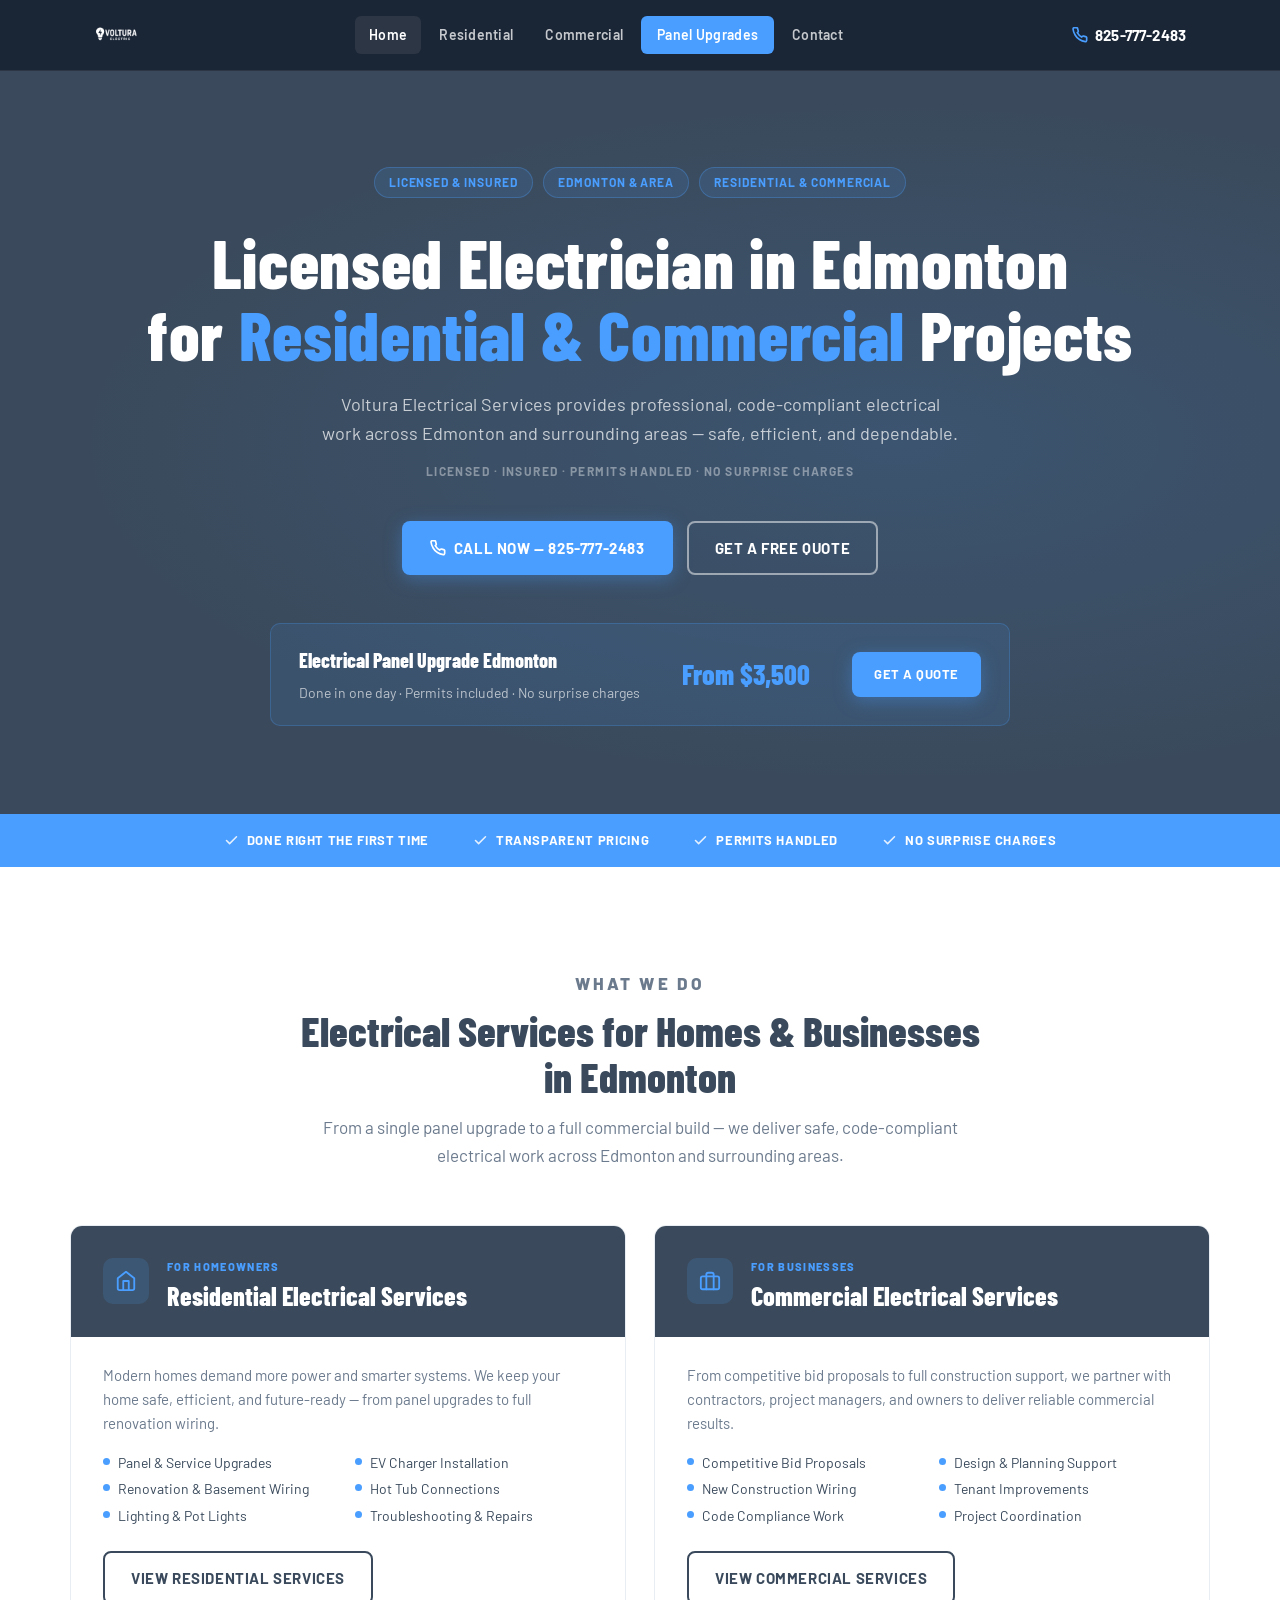
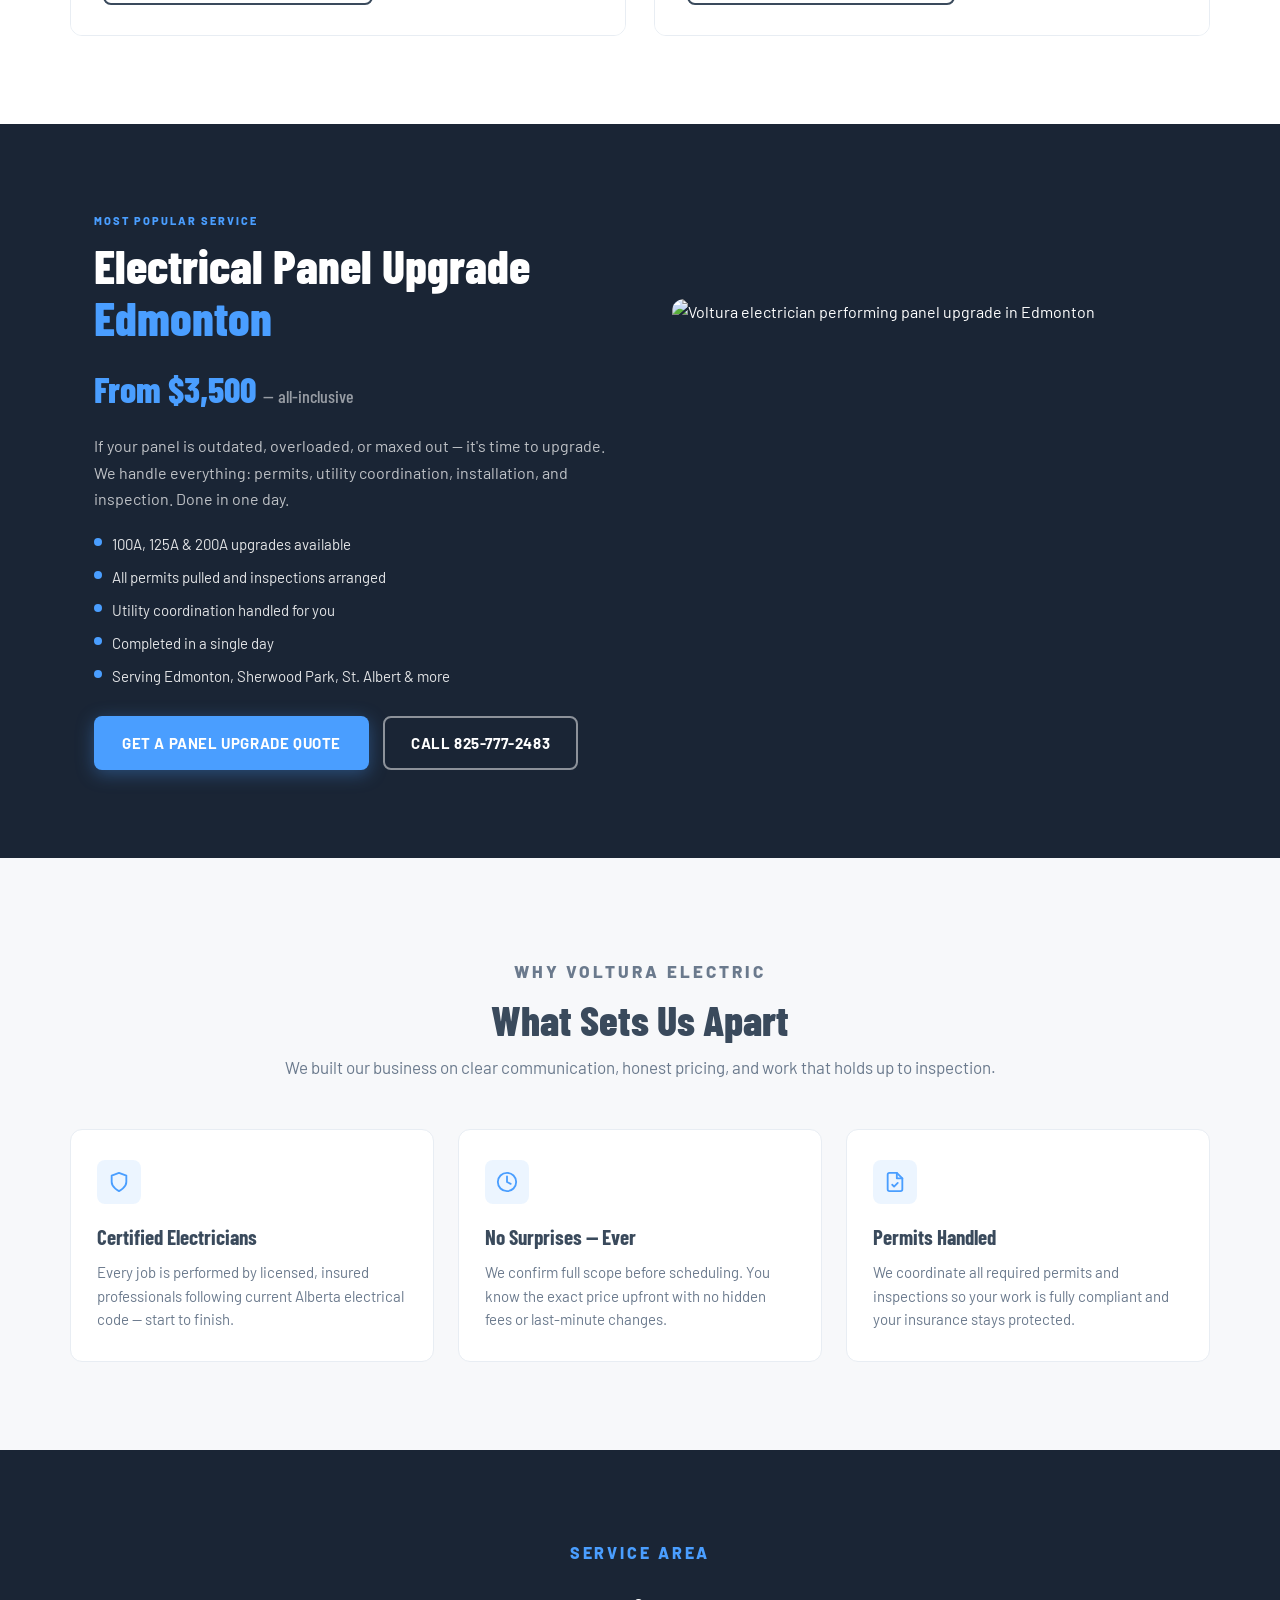
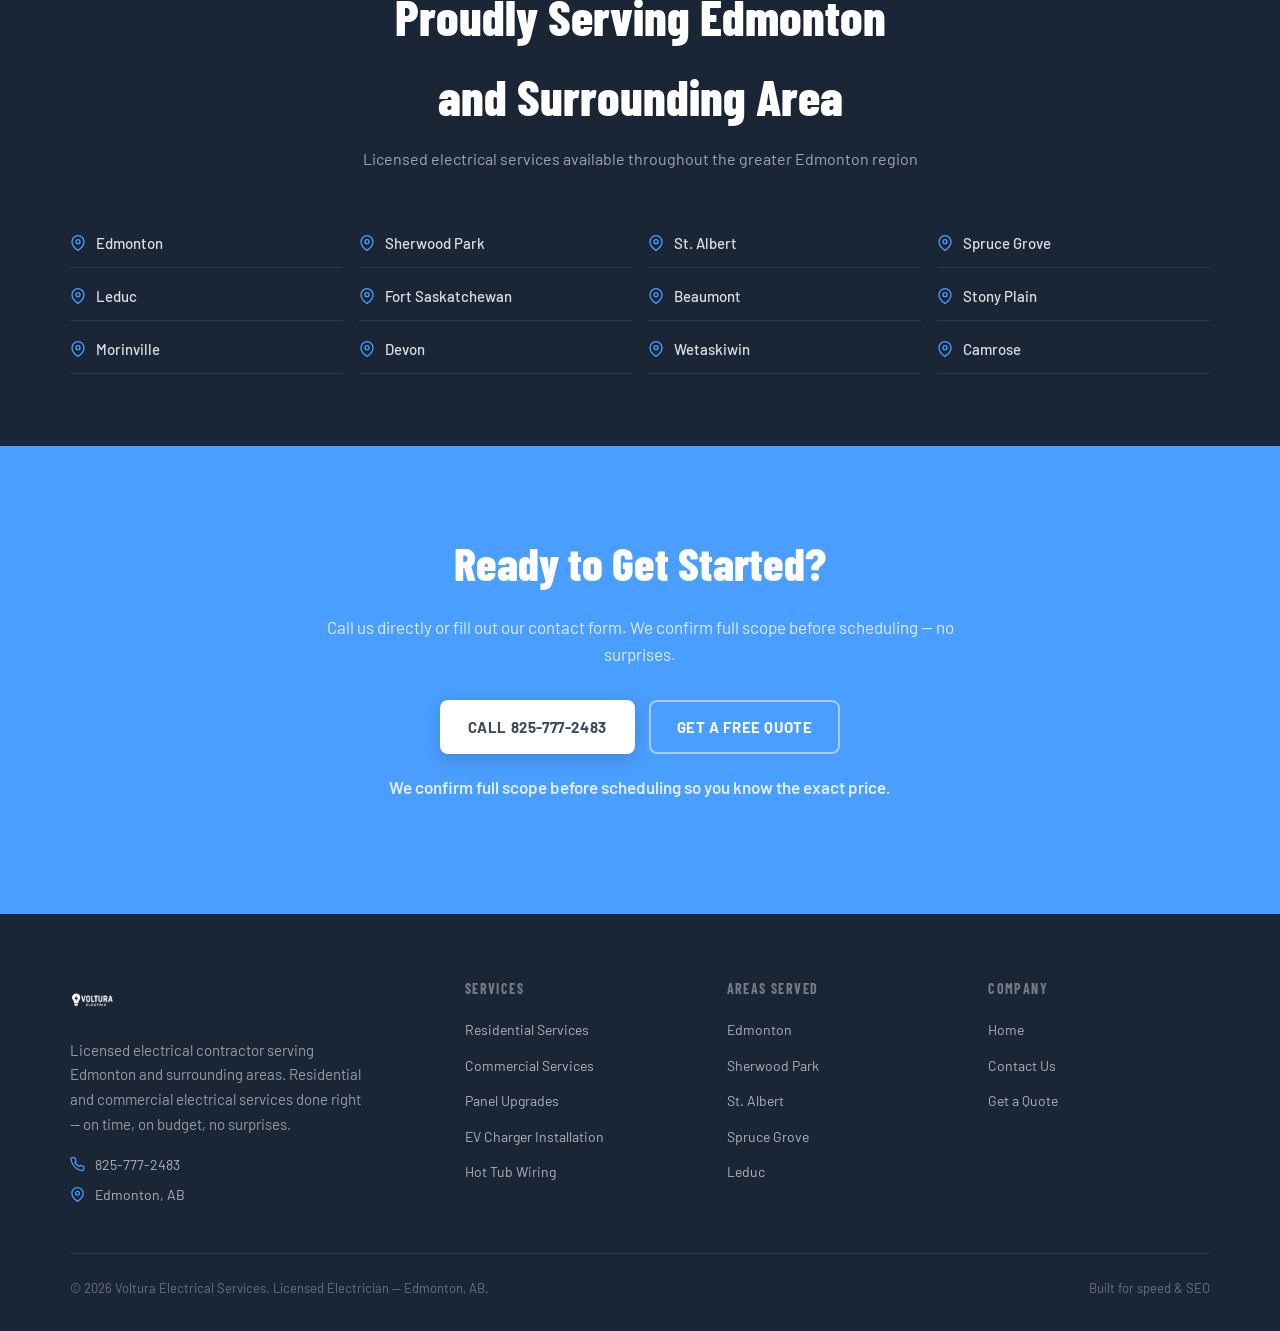
==== commit b270e339: "Add brand logo image, real service photos, and favicon across all pages - Add /images/ folder with l" ====
--- a/index.html
+++ b/index.html
@@ -5,6 +5,10 @@
 <head>
 
   <meta charset="UTF-8">
+  <link rel="icon" href="/favicon.ico" sizes="any">
+  <link rel="icon" type="image/png" sizes="32x32" href="/images/favicon-32.png">
+  <link rel="icon" type="image/png" sizes="16x16" href="/images/favicon-16.png">
+  <link rel="apple-touch-icon" href="/images/favicon-apple.png">
 
   <meta name="viewport" content="width=device-width, initial-scale=1.0">
 
@@ -77,15 +81,7 @@
   <div class="header__inner">
 
     <a href="/" class="header__logo">
-
-      <div class="header__logo-mark">
-
-        <svg viewBox="0 0 24 24" fill="none" stroke="white" stroke-width="2.5" stroke-linecap="round" stroke-linejoin="round"><polygon points="13 2 3 14 12 14 11 22 21 10 12 10 13 2"/></svg>
-
-      </div>
-
-      <div class="header__logo-text">VOLTURA<span>Electrical Services</span></div>
-
+      <img src="/images/logo-white.png" alt="Voltura Electric" height="46" style="width:auto;display:block;">
     </a>
 
     <nav class="header__nav">
@@ -569,11 +565,7 @@
       <div class="footer__brand">
 
         <a href="/" class="header__logo" style="margin-bottom:0">
-
-          <div class="header__logo-mark"><svg viewBox="0 0 24 24" fill="none" stroke="white" stroke-width="2.5" stroke-linecap="round" stroke-linejoin="round"><polygon points="13 2 3 14 12 14 11 22 21 10 12 10 13 2"/></svg></div>
-
-          <div class="header__logo-text">VOLTURA<span>Electrical Services</span></div>
-
+          <img src="/images/logo-white.png" alt="Voltura Electric" height="46" style="width:auto;display:block;">
         </a>
 
         <p>Licensed electrical contractor serving Edmonton and surrounding areas. Residential and commercial electrical services done right — on time, on budget, no surprises.</p>
--- a/css/style.css
+++ b/css/style.css
@@ -101,8 +101,9 @@
 }
 .header__logo {
   display: flex; align-items: center; gap: 10px;
-  flex-shrink: 0;
-}
+  flex-shrink: 0; line-height: 0;
+}
+.header__logo img { height: 46px; width: auto; display: block; }
 .header__logo-mark {
   width: 36px; height: 36px;
   background: var(--blue);
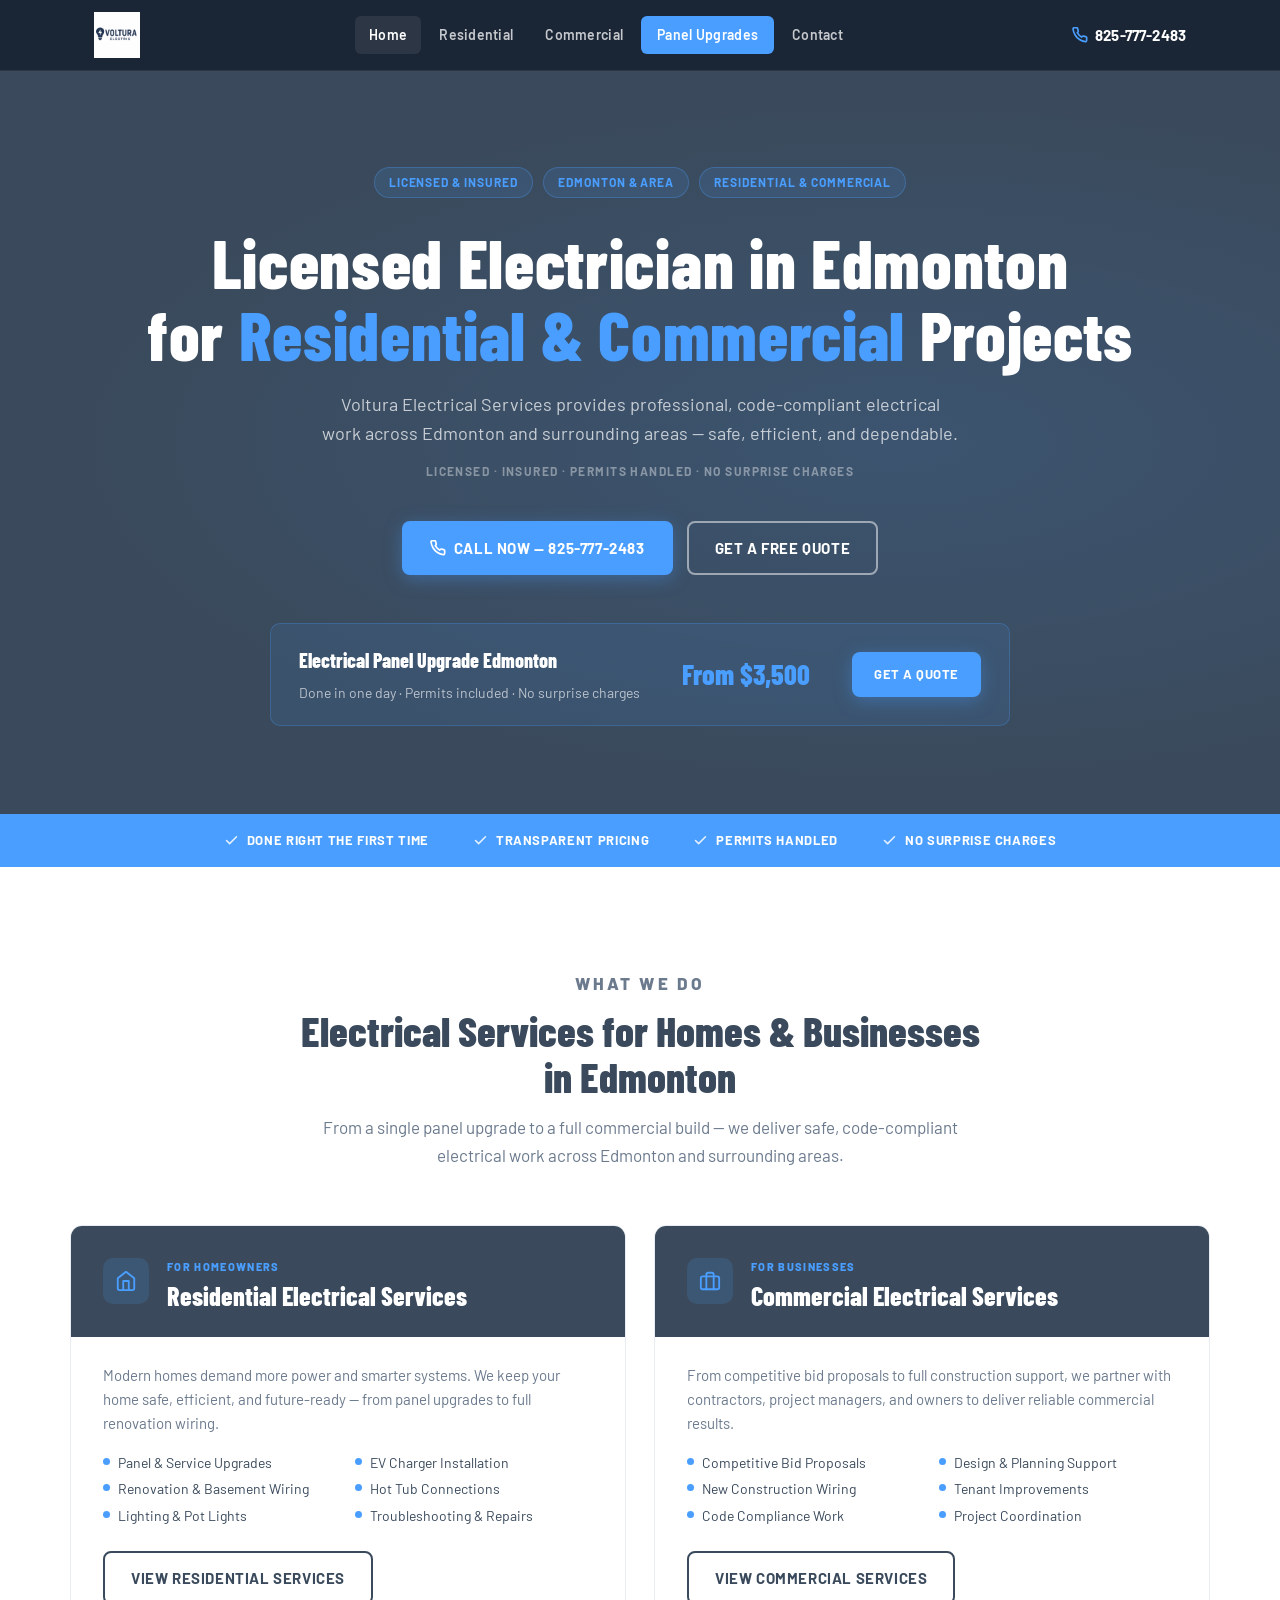
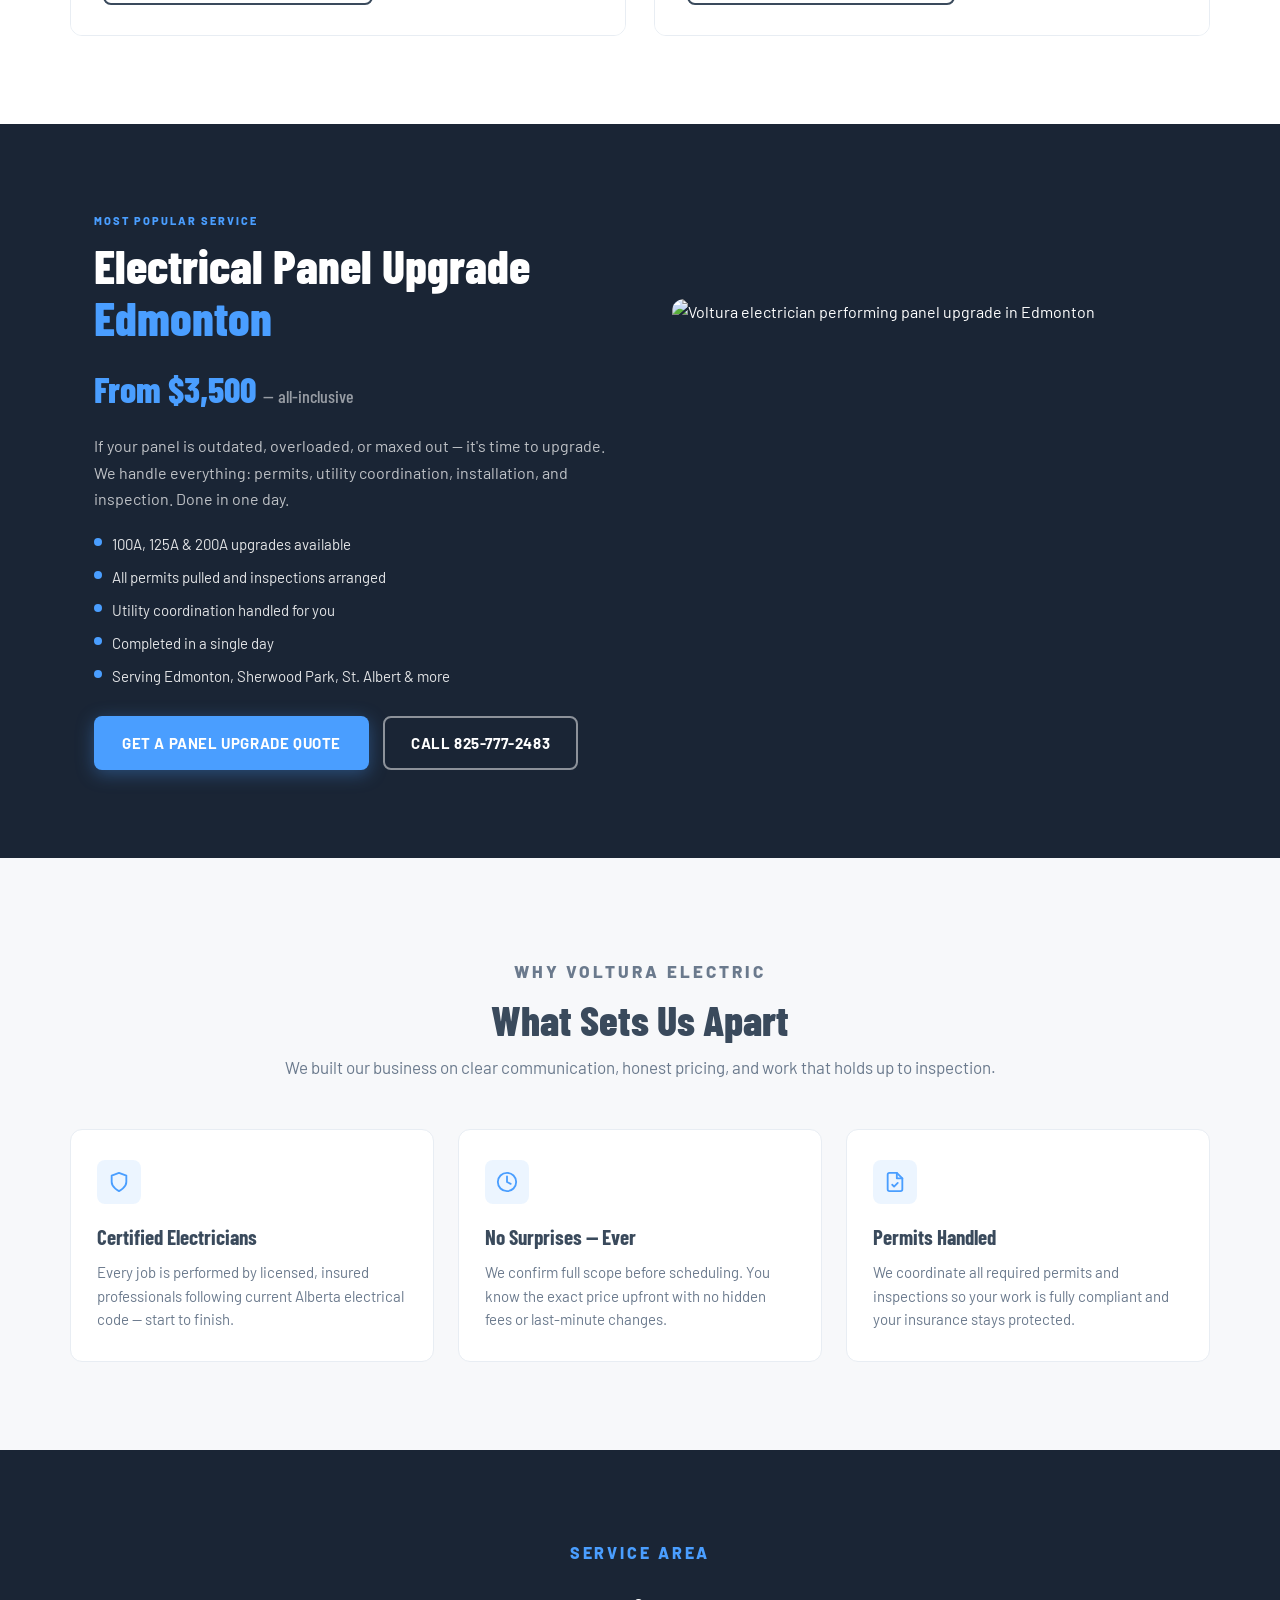
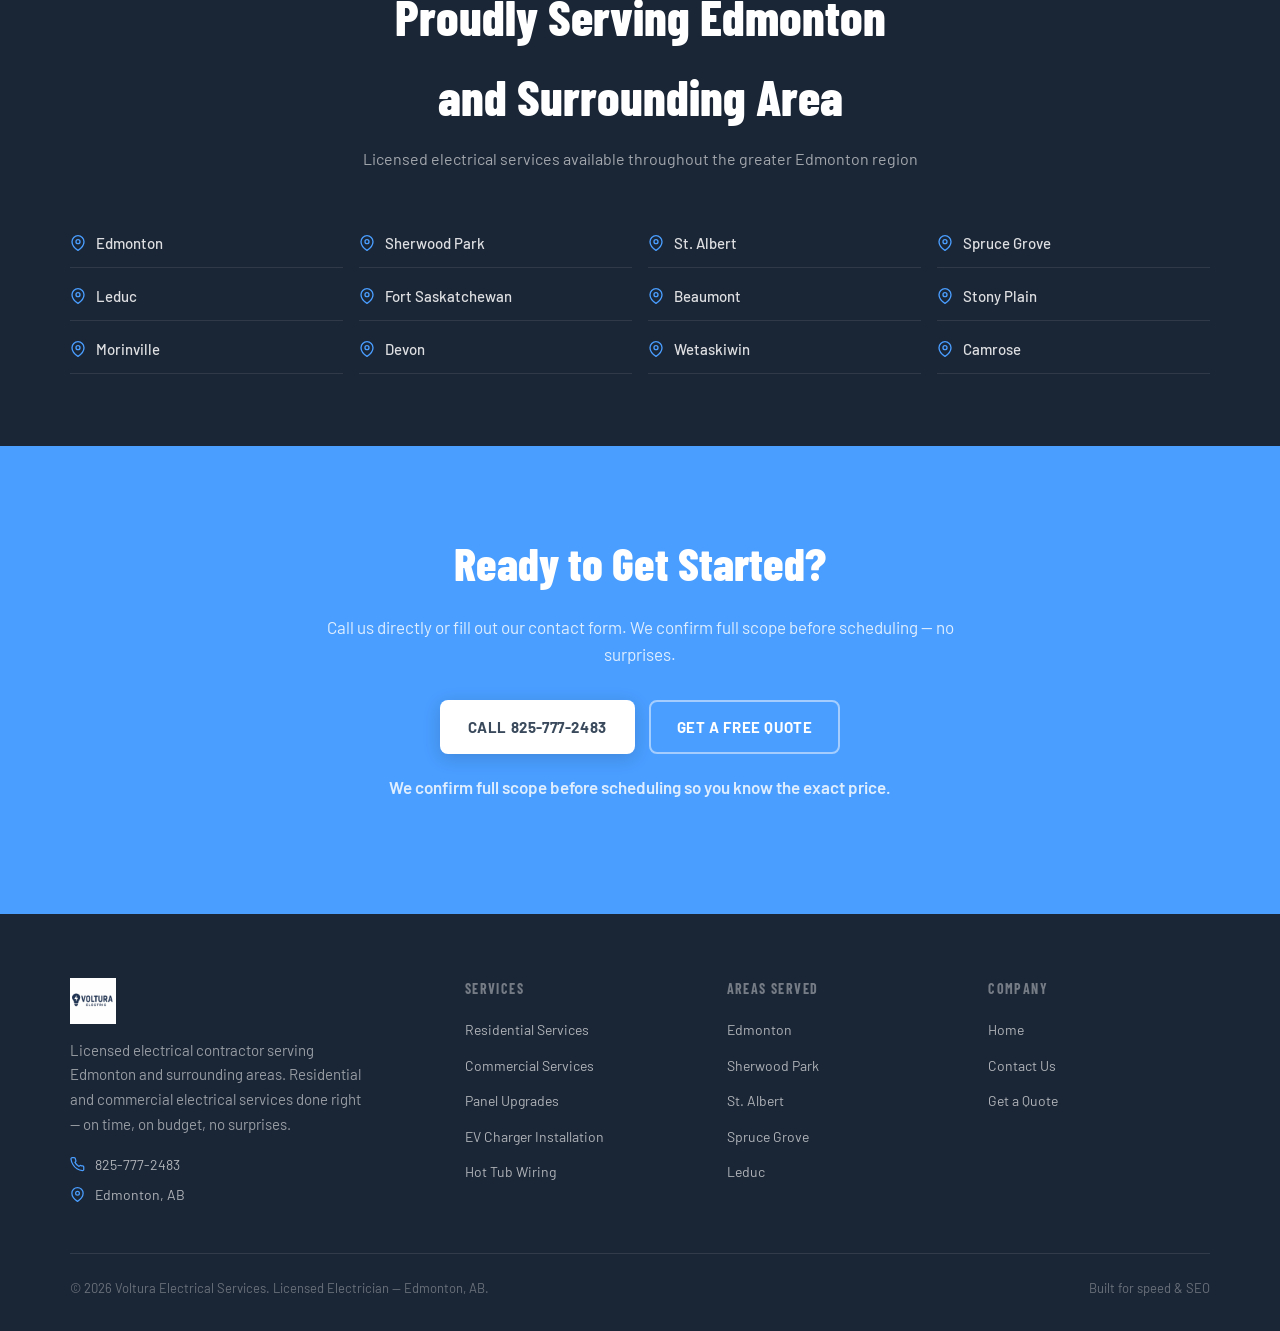
==== commit 19db453a: "Update logo, fix emails, fix panel upgrade form, fix encoding - Use white-background logo.png (56px)" ====
--- a/index.html
+++ b/index.html
@@ -44,7 +44,7 @@
 
     "telephone": "+18257772483",
 
-    "email": "speterson1477@gmail.com",
+    "email": "admin@volturaelectricalservices.com",
 
     "address": {"@type": "PostalAddress", "addressLocality": "Edmonton", "addressRegion": "AB", "addressCountry": "CA"},
 
@@ -81,7 +81,7 @@
   <div class="header__inner">
 
     <a href="/" class="header__logo">
-      <img src="/images/logo-white.png" alt="Voltura Electric" height="46" style="width:auto;display:block;">
+      <img src="/images/logo.png" alt="Voltura Electric" height="56" style="width:auto;display:block;">
     </a>
 
     <nav class="header__nav">
@@ -565,7 +565,7 @@
       <div class="footer__brand">
 
         <a href="/" class="header__logo" style="margin-bottom:0">
-          <img src="/images/logo-white.png" alt="Voltura Electric" height="46" style="width:auto;display:block;">
+          <img src="/images/logo.png" alt="Voltura Electric" height="56" style="width:auto;display:block;">
         </a>
 
         <p>Licensed electrical contractor serving Edmonton and surrounding areas. Residential and commercial electrical services done right — on time, on budget, no surprises.</p>
--- a/css/style.css
+++ b/css/style.css
@@ -1,712 +1,2136 @@
 /* ============================================================
-   VOLTURA ELECTRICAL SERVICES â Global Stylesheet
+
+
+   VOLTURA ELECTRICAL SERVICES ? Global Stylesheet
+
+
    Colors: navy #3a4a5c  |  blue #4a9eff  |  white #ffffff
+
+
    Fonts:  Barlow, Barlow Condensed (Google Fonts)
+
+
    ============================================================ */
 
+
+
+
+
 :root {
+
+
   --navy:     #3a4a5c;
+
+
   --navy2:    #2d3d4e;
+
+
   --navy3:    #1a2535;
+
+
   --blue:     #4a9eff;
+
+
   --blue2:    #2d87f0;
+
+
   --blue3:    #1a6fd4;
+
+
   --white:    #ffffff;
+
+
   --offwhite: #f7f8fa;
+
+
   --gray:     #6b7a8d;
+
+
   --light:    #e8edf3;
+
+
   --radius:   8px;
+
+
   --max:      1140px;
+
+
   --font:     'Barlow', sans-serif;
+
+
   --condensed:'Barlow Condensed', sans-serif;
+
+
   --shadow:   0 4px 24px rgba(58,74,92,.12);
+
+
   --shadow-lg:0 12px 48px rgba(58,74,92,.18);
-}
+
+
+}
+
+
+
+
 
 *, *::before, *::after { box-sizing: border-box; margin: 0; padding: 0; }
 
+
+
+
+
 html { scroll-behavior: smooth; }
 
+
+
+
+
 body {
+
+
   font-family: var(--font);
+
+
   color: var(--navy);
+
+
   background: var(--white);
+
+
   line-height: 1.6;
+
+
   -webkit-font-smoothing: antialiased;
-}
+
+
+}
+
+
+
+
 
 a { color: inherit; text-decoration: none; }
+
+
 img { max-width: 100%; display: block; }
 
-/* ââ UTILITY ââ */
+
+
+
+
+/* -- UTILITY -- */
+
+
 .wrap { max-width: var(--max); margin: 0 auto; padding: 0 24px; }
+
+
 .section-label {
+
+
   font-size: 11px; font-weight: 800; letter-spacing: .18em;
+
+
   text-transform: uppercase; color: var(--blue); margin-bottom: 10px;
-}
+
+
+}
+
+
 .section-title {
+
+
   font-family: var(--condensed);
+
+
   font-size: clamp(28px, 4vw, 42px);
+
+
   font-weight: 800; line-height: 1.1;
-}
+
+
+}
+
+
 .text-blue { color: var(--blue); }
+
+
 .text-white { color: var(--white); }
 
-/* ââ BUTTONS ââ */
+
+
+
+
+/* -- BUTTONS -- */
+
+
 .btn {
+
+
   display: inline-flex; align-items: center; gap: 8px;
+
+
   font-family: var(--font); font-size: 15px; font-weight: 700;
+
+
   letter-spacing: .04em; text-transform: uppercase;
+
+
   padding: 13px 26px; border-radius: var(--radius); cursor: pointer;
+
+
   transition: transform .15s, box-shadow .15s, background .15s, border-color .15s;
+
+
   white-space: nowrap; border: 2px solid transparent;
-}
+
+
+}
+
+
 .btn:hover { transform: translateY(-2px); }
+
+
 .btn--blue {
+
+
   background: var(--blue); color: var(--white);
+
+
   box-shadow: 0 4px 18px rgba(74,158,255,.35);
-}
+
+
+}
+
+
 .btn--blue:hover {
+
+
   background: var(--blue2);
+
+
   box-shadow: 0 6px 24px rgba(74,158,255,.5);
-}
+
+
+}
+
+
 .btn--outline {
+
+
   background: transparent; color: var(--white);
+
+
   border-color: rgba(255,255,255,.5);
-}
+
+
+}
+
+
 .btn--outline:hover { border-color: var(--blue); color: var(--blue); }
+
+
 .btn--outline-navy {
+
+
   background: transparent; color: var(--navy);
+
+
   border-color: var(--navy);
-}
+
+
+}
+
+
 .btn--outline-navy:hover { background: var(--navy); color: var(--white); }
+
+
 .btn--white {
+
+
   background: var(--white); color: var(--navy);
+
+
   box-shadow: 0 4px 18px rgba(0,0,0,.15);
-}
+
+
+}
+
+
 .btn--white:hover { background: var(--offwhite); }
 
-/* ââ HEADER ââ */
+
+
+
+
+/* -- HEADER -- */
+
+
 .site-header {
+
+
   position: sticky; top: 0; z-index: 100;
+
+
   background: var(--navy3);
+
+
   border-bottom: 1px solid rgba(255,255,255,.08);
-}
+
+
+}
+
+
 .header__inner {
+
+
   max-width: var(--max); margin: 0 auto;
+
+
   padding: 0 24px;
+
+
   display: flex; align-items: center;
+
+
   justify-content: space-between; gap: 24px;
+
+
   height: 70px;
-}
+
+
+}
+
+
 .header__logo {
+
+
   display: flex; align-items: center; gap: 10px;
+
+
   flex-shrink: 0; line-height: 0;
-}
+
+
+}
+
+
 .header__logo img { height: 46px; width: auto; display: block; }
+
+
 .header__logo-mark {
+
+
   width: 36px; height: 36px;
+
+
   background: var(--blue);
+
+
   border-radius: 8px;
+
+
   display: flex; align-items: center; justify-content: center;
-}
+
+
+}
+
+
 .header__logo-mark svg { width: 20px; height: 20px; }
+
+
 .header__logo-text {
+
+
   font-family: var(--condensed);
+
+
   font-size: 20px; font-weight: 800;
+
+
   color: var(--white); line-height: 1.1; letter-spacing: .02em;
-}
+
+
+}
+
+
 .header__logo-text span { color: var(--blue); display: block; font-size: 11px; font-weight: 600; letter-spacing: .1em; text-transform: uppercase; }
 
+
+
+
+
 .header__nav { display: flex; align-items: center; gap: 4px; }
+
+
 .header__nav a {
+
+
   font-size: 14px; font-weight: 600; color: rgba(255,255,255,.75);
+
+
   padding: 8px 14px; border-radius: 6px;
+
+
   transition: color .15s, background .15s;
+
+
   letter-spacing: .02em;
-}
+
+
+}
+
+
 .header__nav a:hover,
+
+
 .header__nav a.active { color: var(--white); background: rgba(255,255,255,.08); }
+
+
 .header__nav a.nav--highlight {
+
+
   background: var(--blue); color: var(--white);
+
+
   padding: 8px 16px;
-}
+
+
+}
+
+
 .header__nav a.nav--highlight:hover { background: var(--blue2); }
 
+
+
+
+
 .header__cta {
+
+
   display: flex; align-items: center; gap: 12px; flex-shrink: 0;
-}
+
+
+}
+
+
 .header__phone {
+
+
   font-size: 15px; font-weight: 700; color: var(--white);
+
+
   display: flex; align-items: center; gap: 7px;
+
+
   letter-spacing: .01em;
-}
+
+
+}
+
+
 .header__phone svg { color: var(--blue); }
 
+
+
+
+
 .header__burger { display: none; background: none; border: none; cursor: pointer; padding: 4px; }
+
+
 .header__burger svg { color: var(--white); }
 
-/* ââ HERO ââ */
+
+
+
+
+/* -- HERO -- */
+
+
 .hero {
+
+
   background: var(--navy);
+
+
   color: var(--white);
+
+
   padding: 96px 24px 88px;
+
+
   text-align: center;
+
+
   position: relative;
+
+
   overflow: hidden;
-}
+
+
+}
+
+
 .hero::before {
+
+
   content: '';
+
+
   position: absolute; inset: 0;
+
+
   background: radial-gradient(ellipse at 70% 50%, rgba(74,158,255,.12) 0%, transparent 65%);
+
+
   pointer-events: none;
-}
+
+
+}
+
+
 .hero__inner { position: relative; z-index: 1; }
+
+
 .hero__badges {
+
+
   display: flex; justify-content: center; flex-wrap: wrap;
+
+
   gap: 10px; margin-bottom: 28px;
-}
+
+
+}
+
+
 .hero__badge {
+
+
   background: rgba(74,158,255,.12); border: 1px solid rgba(74,158,255,.3);
+
+
   color: var(--blue); font-size: 12px; font-weight: 700;
+
+
   letter-spacing: .08em; text-transform: uppercase;
+
+
   padding: 5px 14px; border-radius: 40px;
-}
+
+
+}
+
+
 .hero h1 {
+
+
   font-family: var(--condensed);
+
+
   font-size: clamp(38px, 6.5vw, 68px);
+
+
   font-weight: 800; line-height: 1.06;
+
+
   letter-spacing: .01em; margin-bottom: 20px;
-}
+
+
+}
+
+
 .hero h1 em { color: var(--blue); font-style: normal; }
+
+
 .hero__sub {
+
+
   font-size: 18px; color: rgba(255,255,255,.72);
+
+
   max-width: 640px; margin: 0 auto 14px;
-}
+
+
+}
+
+
 .hero__tagline {
+
+
   font-size: 12px; font-weight: 700; letter-spacing: .12em;
+
+
   text-transform: uppercase; color: rgba(255,255,255,.4);
+
+
   margin-bottom: 40px;
-}
+
+
+}
+
+
 .hero__ctas { display: flex; justify-content: center; flex-wrap: wrap; gap: 14px; }
 
+
+
+
+
 /* Panel Upgrade feature strip in hero */
+
+
 .hero__panel-strip {
+
+
   margin-top: 56px;
+
+
   background: rgba(74,158,255,.1);
+
+
   border: 1px solid rgba(74,158,255,.25);
+
+
   border-radius: 10px;
+
+
   padding: 20px 28px;
+
+
   display: flex; align-items: center; justify-content: space-between;
+
+
   gap: 20px; flex-wrap: wrap;
+
+
   max-width: 740px; margin-left: auto; margin-right: auto;
+
+
   margin-top: 48px;
-}
+
+
+}
+
+
 .hero__panel-strip-text { text-align: left; }
+
+
 .hero__panel-strip-text strong {
+
+
   display: block; font-family: var(--condensed);
+
+
   font-size: 20px; font-weight: 800; color: var(--white); margin-bottom: 3px;
-}
+
+
+}
+
+
 .hero__panel-strip-text span { font-size: 14px; color: rgba(255,255,255,.65); }
+
+
 .hero__panel-price {
+
+
   font-family: var(--condensed); font-size: 28px; font-weight: 800;
+
+
   color: var(--blue); white-space: nowrap;
-}
-
-/* ââ TRUST BAR ââ */
+
+
+}
+
+
+
+
+
+/* -- TRUST BAR -- */
+
+
 .trust-bar { background: var(--blue); padding: 16px 24px; }
+
+
 .trust-bar__inner {
+
+
   max-width: var(--max); margin: 0 auto;
+
+
   display: flex; justify-content: center; flex-wrap: wrap; gap: 16px 44px;
-}
+
+
+}
+
+
 .trust-bar__item {
+
+
   display: flex; align-items: center; gap: 8px;
+
+
   font-size: 13px; font-weight: 700; color: var(--white);
+
+
   letter-spacing: .05em; text-transform: uppercase;
-}
+
+
+}
+
+
 .trust-bar__item svg { flex-shrink: 0; opacity: .85; }
 
-/* ââ SERVICES OVERVIEW ââ */
+
+
+
+
+/* -- SERVICES OVERVIEW -- */
+
+
 .services-overview { padding: 88px 24px; }
+
+
 .services-overview__intro { text-align: center; max-width: 680px; margin: 0 auto 56px; }
+
+
 .services-overview__intro p { font-size: 17px; color: var(--gray); margin-top: 14px; line-height: 1.65; }
+
+
 .services-grid { display: grid; grid-template-columns: 1fr 1fr; gap: 28px; max-width: var(--max); margin: 0 auto; }
 
+
+
+
+
 .service-card {
+
+
   border: 1px solid var(--light); border-radius: 12px;
+
+
   overflow: hidden;
+
+
   transition: box-shadow .2s, transform .2s;
-}
+
+
+}
+
+
 .service-card:hover {
+
+
   box-shadow: var(--shadow-lg); transform: translateY(-4px);
-}
+
+
+}
+
+
 .service-card__header {
+
+
   background: var(--navy); padding: 32px 32px 26px;
+
+
   display: flex; align-items: flex-start; gap: 18px;
-}
+
+
+}
+
+
 .service-card__icon {
+
+
   width: 46px; height: 46px; min-width: 46px;
+
+
   background: rgba(74,158,255,.15); border-radius: 10px;
+
+
   display: flex; align-items: center; justify-content: center;
-}
+
+
+}
+
+
 .service-card__icon svg { width: 22px; height: 22px; color: var(--blue); }
+
+
 .service-card__eyebrow {
+
+
   font-size: 11px; font-weight: 800; letter-spacing: .12em;
+
+
   text-transform: uppercase; color: var(--blue); margin-bottom: 5px;
-}
+
+
+}
+
+
 .service-card__title {
+
+
   font-family: var(--condensed); font-size: 26px;
+
+
   font-weight: 800; color: var(--white); line-height: 1.15;
-}
+
+
+}
+
+
 .service-card__body { padding: 26px 32px 30px; background: var(--white); }
+
+
 .service-card__desc { font-size: 15px; color: var(--gray); margin-bottom: 18px; line-height: 1.6; }
+
+
 .service-card__list {
+
+
   list-style: none; margin-bottom: 26px;
+
+
   display: grid; grid-template-columns: 1fr 1fr; gap: 7px 14px;
-}
+
+
+}
+
+
 .service-card__list li {
+
+
   font-size: 14px; color: var(--navy);
+
+
   display: flex; align-items: flex-start; gap: 8px; line-height: 1.4;
-}
+
+
+}
+
+
 .service-card__list li::before {
+
+
   content: ''; display: block;
+
+
   width: 7px; height: 7px; min-width: 7px;
+
+
   border-radius: 50%; background: var(--blue); margin-top: 5px;
-}
-
-/* ââ PANEL UPGRADE FEATURE ââ */
+
+
+}
+
+
+
+
+
+/* -- PANEL UPGRADE FEATURE -- */
+
+
 .panel-feature {
+
+
   background: var(--navy3);
+
+
   padding: 88px 24px;
+
+
   color: var(--white);
-}
+
+
+}
+
+
 .panel-feature__inner {
+
+
   max-width: var(--max); margin: 0 auto;
+
+
   display: grid; grid-template-columns: 1fr 1fr;
+
+
   gap: 64px; align-items: center;
-}
+
+
+}
+
+
 .panel-feature__content .section-label { color: var(--blue); }
+
+
 .panel-feature__title {
+
+
   font-family: var(--condensed);
+
+
   font-size: clamp(30px, 4.5vw, 48px);
+
+
   font-weight: 800; line-height: 1.08;
+
+
   margin-bottom: 16px;
-}
+
+
+}
+
+
 .panel-feature__title em { color: var(--blue); font-style: normal; }
+
+
 .panel-feature__price {
+
+
   font-family: var(--condensed); font-size: 36px;
+
+
   font-weight: 800; color: var(--blue); margin-bottom: 16px;
-}
+
+
+}
+
+
 .panel-feature__price span { font-size: 18px; color: rgba(255,255,255,.55); font-weight: 500; }
+
+
 .panel-feature__desc {
+
+
   font-size: 16px; color: rgba(255,255,255,.72);
+
+
   margin-bottom: 20px; line-height: 1.65;
-}
+
+
+}
+
+
 .panel-feature__list { list-style: none; margin-bottom: 28px; display: flex; flex-direction: column; gap: 9px; }
+
+
 .panel-feature__list li {
+
+
   display: flex; align-items: flex-start; gap: 10px;
+
+
   font-size: 15px; color: rgba(255,255,255,.88);
-}
+
+
+}
+
+
 .panel-feature__list li::before {
+
+
   content: ''; display: block;
+
+
   width: 8px; height: 8px; min-width: 8px;
+
+
   border-radius: 50%; background: var(--blue); margin-top: 6px;
-}
+
+
+}
+
+
 .panel-feature__img {
+
+
   border-radius: 12px; overflow: hidden;
+
+
   min-height: 380px; position: relative;
-}
+
+
+}
+
+
 .panel-feature__img img {
+
+
   width: 100%; height: 100%; object-fit: cover;
-}
+
+
+}
+
+
 .panel-feature__img-placeholder {
+
+
   width: 100%; min-height: 380px;
+
+
   background: linear-gradient(135deg, var(--navy2) 0%, var(--navy) 100%);
+
+
   border-radius: 12px;
+
+
   display: flex; align-items: center; justify-content: center;
+
+
   flex-direction: column; gap: 16px;
-}
+
+
+}
+
+
 .panel-feature__img-placeholder svg { width: 64px; height: 64px; color: var(--blue); opacity: .6; }
+
+
 .panel-feature__img-placeholder span { font-size: 14px; color: rgba(255,255,255,.4); }
 
-/* ââ WHY VOLTURA ââ */
+
+
+
+
+/* -- WHY VOLTURA -- */
+
+
 .why { background: var(--offwhite); padding: 88px 24px; }
+
+
 .why__inner { max-width: var(--max); margin: 0 auto; }
+
+
 .why__header { text-align: center; margin-bottom: 48px; }
+
+
 .why__header p { font-size: 17px; color: var(--gray); margin-top: 12px; }
+
+
 .why__grid { display: grid; grid-template-columns: repeat(3, 1fr); gap: 24px; }
+
+
 .why__card {
+
+
   background: var(--white); border: 1px solid var(--light);
+
+
   border-radius: 12px; padding: 30px 26px;
+
+
   transition: border-color .2s, box-shadow .2s;
-}
+
+
+}
+
+
 .why__card:hover { border-color: var(--blue); box-shadow: 0 6px 24px rgba(74,158,255,.1); }
+
+
 .why__card-icon {
+
+
   width: 44px; height: 44px; background: rgba(74,158,255,.1);
+
+
   border-radius: 8px; display: flex; align-items: center;
+
+
   justify-content: center; margin-bottom: 16px;
-}
+
+
+}
+
+
 .why__card-icon svg { width: 22px; height: 22px; color: var(--blue); }
+
+
 .why__card h3 { font-family: var(--condensed); font-size: 21px; font-weight: 700; margin-bottom: 8px; }
+
+
 .why__card p { font-size: 15px; color: var(--gray); line-height: 1.55; }
 
-/* ââ AREAS ââ */
+
+
+
+
+/* -- AREAS -- */
+
+
 .areas {
+
+
   position: relative;
+
+
   background: var(--navy3);
+
+
   color: var(--white);
+
+
   padding: 80px 24px 72px; overflow: hidden;
-}
+
+
+}
+
+
 .areas::before {
+
+
   content: '';
+
+
   position: absolute; inset: 0;
+
+
   background: url('https://volturaelectricalservices.com/wp-content/uploads/2026/02/panel-upgrade.jpg') center 40% / cover;
+
+
   opacity: .18; z-index: 0;
-}
+
+
+}
+
+
 .areas__inner { position: relative; z-index: 1; max-width: var(--max); margin: 0 auto; }
+
+
 .areas__header { text-align: center; margin-bottom: 48px; }
+
+
 .areas__header .section-label { color: var(--blue); }
+
+
 .areas__header h2 { font-family: var(--condensed); font-size: clamp(30px,5vw,50px); font-weight: 800; color: var(--white); }
+
+
 .areas__header p { font-size: 16px; color: rgba(255,255,255,.6); margin-top: 10px; }
+
+
 .areas__grid {
+
+
   display: grid; grid-template-columns: repeat(4, 1fr);
+
+
   gap: 4px 16px;
-}
+
+
+}
+
+
 .areas__item {
+
+
   display: flex; align-items: center; gap: 10px;
+
+
   font-size: 15px; font-weight: 500; color: rgba(255,255,255,.85);
+
+
   padding: 12px 0; border-bottom: 1px solid rgba(255,255,255,.09);
-}
+
+
+}
+
+
 .areas__item svg { width: 16px; height: 16px; color: var(--blue); flex-shrink: 0; }
 
-/* ââ CTA BAND ââ */
+
+
+
+
+/* -- CTA BAND -- */
+
+
 .cta-band { background: var(--blue); padding: 80px 24px; text-align: center; }
+
+
 .cta-band__inner { max-width: 660px; margin: 0 auto; }
+
+
 .cta-band h2 {
+
+
   font-family: var(--condensed);
+
+
   font-size: clamp(28px, 4.5vw, 46px);
+
+
   font-weight: 800; color: var(--white); margin-bottom: 14px;
-}
+
+
+}
+
+
 .cta-band p { font-size: 17px; color: rgba(255,255,255,.82); margin-bottom: 32px; }
+
+
 .cta-band__btns { display: flex; justify-content: center; flex-wrap: wrap; gap: 14px; }
+
+
 .cta-band__note { margin-top: 20px; font-size: 13px; color: rgba(255,255,255,.5); font-weight: 600; }
 
-/* ââ FAQ ââ */
+
+
+
+
+/* -- FAQ -- */
+
+
 .faq { background: var(--offwhite); padding: 88px 24px; }
+
+
 .faq__inner { max-width: 820px; margin: 0 auto; }
+
+
 .faq__header { text-align: center; margin-bottom: 48px; }
+
+
 .faq__header p { font-size: 17px; color: var(--gray); margin-top: 12px; }
+
+
 .faq__item {
+
+
   background: var(--white); border: 1px solid var(--light);
+
+
   border-radius: 8px; margin-bottom: 10px; overflow: hidden;
-}
+
+
+}
+
+
 .faq__question {
+
+
   width: 100%; background: none; border: none; padding: 18px 22px;
+
+
   text-align: left; font-family: var(--font); font-size: 16px;
+
+
   font-weight: 700; color: var(--navy); cursor: pointer;
+
+
   display: flex; justify-content: space-between; align-items: center; gap: 14px;
-}
+
+
+}
+
+
 .faq__icon {
+
+
   flex-shrink: 0; width: 22px; height: 22px;
+
+
   background: var(--blue); border-radius: 50%;
+
+
   display: flex; align-items: center; justify-content: center;
+
+
   transition: transform .25s;
-}
+
+
+}
+
+
 .faq__question.open .faq__icon { transform: rotate(180deg); }
+
+
 .faq__answer { display: none; padding: 0 22px 18px; font-size: 15px; color: #3a4a5c; line-height: 1.65; }
+
+
 .faq__answer.open { display: block; }
 
-/* ââ CONTACT FORM ââ */
+
+
+
+
+/* -- CONTACT FORM -- */
+
+
 .contact-section { padding: 88px 24px; }
+
+
 .contact-section__inner { max-width: 720px; margin: 0 auto; }
+
+
 .contact-section__header { text-align: center; margin-bottom: 48px; }
+
+
 .contact-section__header p { font-size: 17px; color: var(--gray); margin-top: 12px; }
+
+
 .contact-form { display: flex; flex-direction: column; gap: 18px; }
+
+
 .form-row { display: grid; grid-template-columns: 1fr 1fr; gap: 18px; }
+
+
 .form-group { display: flex; flex-direction: column; gap: 6px; }
+
+
 .form-group label { font-size: 14px; font-weight: 600; color: var(--navy); }
+
+
 .form-group input,
+
+
 .form-group textarea,
+
+
 .form-group select {
+
+
   padding: 13px 16px; border: 1px solid var(--light);
+
+
   border-radius: var(--radius); font-family: var(--font);
+
+
   font-size: 15px; color: var(--navy);
+
+
   background: var(--white); transition: border-color .2s, box-shadow .2s;
+
+
   outline: none;
-}
+
+
+}
+
+
 .form-group input:focus,
+
+
 .form-group textarea:focus,
+
+
 .form-group select:focus {
+
+
   border-color: var(--blue);
+
+
   box-shadow: 0 0 0 3px rgba(74,158,255,.15);
-}
+
+
+}
+
+
 .form-group textarea { resize: vertical; min-height: 130px; }
+
+
 .form-submit { display: flex; align-items: center; justify-content: center; }
 
-/* ââ PANEL UPGRADE PAGE specific ââ */
+
+
+
+
+/* -- PANEL UPGRADE PAGE specific -- */
+
+
 .pu-hero { background: var(--navy); padding: 88px 24px 80px; color: var(--white); text-align: center; position: relative; overflow: hidden; }
+
+
 .pu-hero::before {
+
+
   content: ''; position: absolute; inset: 0;
+
+
   background: radial-gradient(ellipse at 60% 50%, rgba(74,158,255,.1) 0%, transparent 65%);
-}
+
+
+}
+
+
 .pu-hero__inner { position: relative; z-index: 1; }
+
+
 .pu-grid { max-width: var(--max); margin: 0 auto; display: grid; grid-template-columns: 1fr 1fr; gap: 40px; padding: 80px 24px; }
+
+
 .pu-grid--flip { direction: rtl; }
+
+
 .pu-grid--flip > * { direction: ltr; }
+
+
 .pu-section { padding: 80px 24px; }
+
+
 .pu-section--dark { background: var(--navy3); color: var(--white); }
+
+
 .pu-section--gray { background: var(--offwhite); }
+
+
 .pu-content h2 { font-family: var(--condensed); font-size: clamp(26px, 3.5vw, 38px); font-weight: 800; margin-bottom: 14px; }
+
+
 .pu-content p { font-size: 16px; color: var(--gray); line-height: 1.65; margin-bottom: 14px; }
+
+
 .pu-content--white p { color: rgba(255,255,255,.72); }
+
+
 .pu-list { list-style: none; display: flex; flex-direction: column; gap: 10px; margin-bottom: 24px; }
+
+
 .pu-list li {
+
+
   display: flex; align-items: flex-start; gap: 10px;
+
+
   font-size: 15px; color: var(--navy); line-height: 1.5;
-}
+
+
+}
+
+
 .pu-list--white li { color: rgba(255,255,255,.88); }
+
+
 .pu-list li::before {
+
+
   content: ''; display: block;
+
+
   width: 8px; height: 8px; min-width: 8px;
+
+
   border-radius: 50%; background: var(--blue); margin-top: 6px;
-}
+
+
+}
+
+
 .pu-img { border-radius: 12px; overflow: hidden; }
+
+
 .pu-img img { width: 100%; height: 100%; object-fit: cover; min-height: 340px; }
 
+
+
+
+
 .price-card {
+
+
   background: var(--white); border: 2px solid var(--blue);
+
+
   border-radius: 12px; padding: 32px 28px; margin-bottom: 24px;
-}
+
+
+}
+
+
 .price-card__amount {
+
+
   font-family: var(--condensed); font-size: 52px; font-weight: 800;
+
+
   color: var(--blue); line-height: 1; margin-bottom: 6px;
-}
+
+
+}
+
+
 .price-card__label { font-size: 14px; color: var(--gray); font-weight: 600; margin-bottom: 20px; }
+
+
 .price-card__includes { display: grid; grid-template-columns: 1fr 1fr; gap: 10px; }
+
+
 .price-include {
+
+
   display: flex; align-items: flex-start; gap: 8px;
+
+
   font-size: 14px; color: var(--navy); line-height: 1.4;
-}
+
+
+}
+
+
 .price-include::before {
-  content: 'â'; color: var(--blue); font-weight: 800;
+
+
+  content: '\2713'; color: var(--blue); font-weight: 800;
+
+
   font-size: 14px; flex-shrink: 0;
-}
-
-/* ââ SERVICE PAGE BLOCKS ââ */
+
+
+}
+
+
+
+
+
+/* -- SERVICE PAGE BLOCKS -- */
+
+
 .service-block { padding: 72px 24px; border-bottom: 1px solid var(--light); }
+
+
 .service-block:nth-child(even) { background: var(--offwhite); }
+
+
 .service-block__inner {
+
+
   max-width: var(--max); margin: 0 auto;
+
+
   display: grid; grid-template-columns: 1fr 1fr;
+
+
   gap: 56px; align-items: center;
-}
+
+
+}
+
+
 .service-block:nth-child(even) .service-block__inner { direction: rtl; }
+
+
 .service-block:nth-child(even) .service-block__content { direction: ltr; }
+
+
 .service-block__eyebrow { font-size: 11px; font-weight: 800; letter-spacing: .14em; text-transform: uppercase; color: var(--blue2); margin-bottom: 10px; }
+
+
 .service-block__title { font-family: var(--condensed); font-size: clamp(24px, 3.5vw, 34px); font-weight: 800; margin-bottom: 14px; line-height: 1.15; }
+
+
 .service-block__desc { font-size: 16px; color: #3a4a5c; margin-bottom: 18px; }
+
+
 .service-block__list { list-style: none; margin-bottom: 26px; display: grid; grid-template-columns: 1fr 1fr; gap: 7px 14px; }
+
+
 .service-block__list li { font-size: 14px; color: var(--navy); display: flex; align-items: flex-start; gap: 8px; line-height: 1.4; }
+
+
 .service-block__list li::before { content: ''; display: block; width: 7px; height: 7px; min-width: 7px; border-radius: 50%; background: var(--blue); margin-top: 5px; }
+
+
 .service-block__img { border-radius: 10px; min-height: 320px; background: var(--light); overflow: hidden; }
+
+
 .service-block__img img { width: 100%; height: 100%; object-fit: cover; min-height: 320px; }
 
-/* ââ HOW IT WORKS ââ */
+
+
+
+
+/* -- HOW IT WORKS -- */
+
+
 .how { padding: 80px 24px; background: var(--offwhite); }
+
+
 .how__inner { max-width: var(--max); margin: 0 auto; display: grid; grid-template-columns: 1fr 1fr; gap: 56px; align-items: center; }
+
+
 .how__content p { font-size: 16px; color: var(--gray); margin-top: 16px; line-height: 1.7; }
+
+
 .how__steps { display: flex; flex-direction: column; gap: 20px; }
+
+
 .how__step { display: flex; gap: 18px; align-items: flex-start; background: var(--white); border: 1px solid var(--light); border-radius: 10px; padding: 22px; transition: border-color .2s; }
+
+
 .how__step:hover { border-color: var(--blue); }
+
+
 .how__step-num { width: 38px; height: 38px; min-width: 38px; background: var(--blue); color: var(--white); border-radius: 50%; display: flex; align-items: center; justify-content: center; font-family: var(--condensed); font-size: 17px; font-weight: 800; }
+
+
 .how__step-text h4 { font-family: var(--condensed); font-size: 18px; font-weight: 700; margin-bottom: 4px; }
+
+
 .how__step-text p { font-size: 14px; color: var(--gray); line-height: 1.55; }
 
-/* ââ WHO WE WORK WITH ââ */
+
+
+
+
+/* -- WHO WE WORK WITH -- */
+
+
 .who { background: var(--offwhite); padding: 80px 24px; }
+
+
 .who__inner { max-width: var(--max); margin: 0 auto; }
+
+
 .who__header { text-align: center; margin-bottom: 48px; }
+
+
 .who__header p { font-size: 17px; color: var(--gray); margin-top: 12px; max-width: 660px; margin-left: auto; margin-right: auto; }
+
+
 .who__grid { display: grid; grid-template-columns: repeat(3, 1fr); gap: 22px; }
+
+
 .who__card { background: var(--white); border: 1px solid var(--light); border-radius: 10px; padding: 26px 22px; display: flex; align-items: flex-start; gap: 14px; transition: border-color .2s, box-shadow .2s; }
+
+
 .who__card:hover { border-color: var(--blue); box-shadow: 0 6px 24px rgba(74,158,255,.1); }
+
+
 .who__card-icon { width: 42px; height: 42px; min-width: 42px; background: rgba(74,158,255,.1); border-radius: 8px; display: flex; align-items: center; justify-content: center; }
+
+
 .who__card-icon svg { width: 20px; height: 20px; color: var(--blue); }
+
+
 .who__card h3 { font-family: var(--condensed); font-size: 18px; font-weight: 700; margin-bottom: 4px; }
+
+
 .who__card p { font-size: 14px; color: var(--gray); line-height: 1.5; }
 
-/* ââ FOOTER ââ */
+
+
+
+
+/* -- FOOTER -- */
+
+
 .site-footer { background: var(--navy3); color: var(--white); padding: 64px 24px 32px; }
+
+
 .footer__inner { max-width: var(--max); margin: 0 auto; }
+
+
 .footer__grid { display: grid; grid-template-columns: 1.6fr 1fr 1fr 1fr; gap: 40px; margin-bottom: 48px; }
+
+
 .footer__brand p { font-size: 15px; color: rgba(255,255,255,.55); line-height: 1.65; margin: 14px 0 18px; max-width: 300px; }
+
+
 .footer__nap { display: flex; flex-direction: column; gap: 10px; }
+
+
 .footer__nap-item { display: flex; align-items: flex-start; gap: 10px; font-size: 14px; color: rgba(255,255,255,.65); line-height: 1.45; }
+
+
 .footer__nap-item svg { color: var(--blue); flex-shrink: 0; margin-top: 2px; }
+
+
 .footer__col h4 { font-family: var(--condensed); font-size: 14px; font-weight: 700; letter-spacing: .1em; text-transform: uppercase; color: rgba(255,255,255,.4); margin-bottom: 16px; }
+
+
 .footer__col ul { list-style: none; display: flex; flex-direction: column; gap: 10px; }
+
+
 .footer__col ul li a { font-size: 14px; color: rgba(255,255,255,.65); transition: color .15s; }
+
+
 .footer__col ul li a:hover { color: var(--white); }
+
+
 .footer__bottom { border-top: 1px solid rgba(255,255,255,.1); padding-top: 24px; display: flex; justify-content: space-between; align-items: center; flex-wrap: wrap; gap: 12px; }
+
+
 .footer__bottom p { font-size: 13px; color: rgba(255,255,255,.35); }
 
+
+
+
+
 /* Mobile nav */
+
+
 .mobile-nav {
+
+
   display: none; flex-direction: column;
+
+
   background: var(--navy3); border-top: 1px solid rgba(255,255,255,.08);
+
+
   padding: 16px 24px 20px;
-}
+
+
+}
+
+
 .mobile-nav a { padding: 11px 0; font-size: 15px; font-weight: 600; color: rgba(255,255,255,.75); border-bottom: 1px solid rgba(255,255,255,.06); display: block; }
+
+
 .mobile-nav a:hover { color: var(--white); }
+
+
 .mobile-nav a.nav--highlight { color: var(--blue); margin-top: 6px; border-bottom: none; }
+
+
 .mobile-nav--open { display: flex; }
 
+
+
+
+
 /* ============================================================
+
+
    RESIDENTIAL / COMMERCIAL SERVICE CARDS
+
+
    ============================================================ */
+
+
 .res-services-grid {
+
+
   display: grid;
+
+
   grid-template-columns: repeat(3, 1fr);
+
+
   gap: 1.5rem;
-}
+
+
+}
+
+
 .res-service-card {
+
+
   background: var(--white);
+
+
   border: 1px solid var(--light);
+
+
   border-radius: var(--radius);
+
+
   padding: 1.75rem;
+
+
   transition: box-shadow 0.2s, transform 0.2s;
-}
+
+
+}
+
+
 .res-service-card:hover {
+
+
   box-shadow: var(--shadow);
+
+
   transform: translateY(-3px);
-}
+
+
+}
+
+
 .res-service-card__icon { font-size: 2rem; margin-bottom: 0.75rem; }
+
+
 .res-service-card h3 { font-size: 1.1rem; font-weight: 700; margin-bottom: 0.5rem; color: var(--navy3); }
+
+
 .res-service-card p { font-size: 0.95rem; color: var(--gray); line-height: 1.65; }
+
+
 .res-service-card__link { display: inline-block; margin-top: 1rem; color: var(--blue); font-weight: 600; font-size: 0.9rem; }
+
+
 .res-service-card__link:hover { color: var(--blue2); }
 
+
+
+
+
 /* WHO GRID (commercial) */
+
+
 .who-grid {
+
+
   display: grid;
+
+
   grid-template-columns: repeat(3, 1fr);
+
+
   gap: 1.5rem;
-}
+
+
+}
+
+
 .who-card {
+
+
   background: var(--white);
+
+
   border: 1px solid var(--light);
+
+
   border-radius: var(--radius);
+
+
   padding: 1.75rem;
-}
+
+
+}
+
+
 .who-card__icon { font-size: 2rem; margin-bottom: 0.75rem; }
+
+
 .who-card h4 { font-size: 1rem; font-weight: 700; margin-bottom: 0.5rem; color: var(--navy3); }
+
+
 .who-card p { font-size: 0.9rem; color: var(--gray); line-height: 1.65; }
 
+
+
+
+
 /* HOW IT WORKS (commercial) */
+
+
 .how-it-works {
+
+
   background: var(--navy3);
+
+
   color: var(--white);
+
+
   padding: 5rem 0;
-}
+
+
+}
+
+
 .steps {
+
+
   display: grid;
+
+
   grid-template-columns: repeat(4, 1fr);
+
+
   gap: 2rem;
-}
+
+
+}
+
+
 .step__num {
+
+
   font-family: var(--condensed);
+
+
   font-size: 3rem;
+
+
   font-weight: 800;
+
+
   color: var(--blue);
+
+
   line-height: 1;
+
+
   margin-bottom: 0.75rem;
-}
+
+
+}
+
+
 .step h3 { font-size: 1rem; font-weight: 700; margin-bottom: 0.5rem; }
+
+
 .step p { font-size: 0.9rem; color: rgba(255,255,255,0.72); line-height: 1.65; }
 
+
+
+
+
 /* ============================================================
-   PAGE HERO (smaller â for interior pages)
+
+
+   PAGE HERO (smaller ? for interior pages)
+
+
    ============================================================ */
+
+
 .page-hero {
+
+
   background: var(--navy3);
+
+
   padding: 4rem 0 3rem;
+
+
   text-align: center;
-}
+
+
+}
+
+
 .page-hero__h1 {
+
+
   font-family: var(--condensed);
+
+
   font-size: clamp(2rem, 5vw, 3rem);
+
+
   font-weight: 800;
+
+
   color: var(--white);
+
+
   margin-bottom: 0.75rem;
-}
+
+
+}
+
+
 .page-hero__sub {
+
+
   color: rgba(255,255,255,0.75);
+
+
   font-size: 1.1rem;
-}
+
+
+}
+
+
+
+
 
 /* ============================================================
+
+
    CONTACT PAGE
+
+
    ============================================================ */
+
+
 .contact-page__inner {
+
+
   display: grid;
+
+
   grid-template-columns: 1fr 1.2fr;
+
+
   gap: 4rem;
+
+
   align-items: start;
-}
+
+
+}
+
+
 .contact-info h2, .contact-form-wrap h2 {
+
+
   font-family: var(--condensed);
+
+
   font-size: 1.75rem;
+
+
   font-weight: 700;
+
+
   margin-bottom: 0.5rem;
+
+
   color: var(--navy3);
-}
+
+
+}
+
+
 .contact-detail {
+
+
   display: flex;
+
+
   gap: 1rem;
+
+
   align-items: flex-start;
+
+
   margin-bottom: 1.5rem;
-}
+
+
+}
+
+
 .contact-detail__icon { font-size: 1.5rem; flex-shrink: 0; margin-top: 2px; }
+
+
 .contact-detail strong { display: block; font-weight: 700; margin-bottom: 0.2rem; }
+
+
 .contact-form-wrap { background: var(--offwhite); padding: 2rem; border-radius: var(--radius); }
 
+
+
+
+
 /* ============================================================
-   RESPONSIVE â RESPONSIVE â RESPONSIVE
+
+
+   RESPONSIVE ? RESPONSIVE ? RESPONSIVE
+
+
    ============================================================ */
-/* ââ RESPONSIVE ââ */
+
+
+/* -- RESPONSIVE -- */
+
+
 @media (max-width: 900px) {
+
+
   .header__nav { display: none; }
+
+
   .header__phone { display: none; }
+
+
   .header__burger { display: flex; }
+
+
   .services-grid { grid-template-columns: 1fr; }
+
+
   .why__grid { grid-template-columns: 1fr 1fr; }
+
+
   .panel-feature__inner { grid-template-columns: 1fr; }
+
+
   .areas__grid { grid-template-columns: repeat(3, 1fr); }
+
+
   .footer__grid { grid-template-columns: 1fr 1fr; }
+
+
   .pu-grid { grid-template-columns: 1fr; }
+
+
   .pu-grid--flip { direction: ltr; }
+
+
   .how__inner { grid-template-columns: 1fr; }
+
+
   .who__grid { grid-template-columns: 1fr 1fr; }
+
+
   .service-block__inner,
+
+
   .service-block:nth-child(even) .service-block__inner { grid-template-columns: 1fr; direction: ltr; gap: 32px; }
+
+
   .res-services-grid { grid-template-columns: 1fr 1fr; }
+
+
   .who-grid { grid-template-columns: 1fr 1fr; }
+
+
   .steps { grid-template-columns: 1fr 1fr; }
+
+
   .contact-page__inner { grid-template-columns: 1fr; gap: 2.5rem; }
-}
+
+
+}
+
+
+
+
 
 @media (max-width: 600px) {
+
+
   .hero { padding: 64px 20px 60px; }
+
+
   .why__grid { grid-template-columns: 1fr; }
+
+
   .areas__grid { grid-template-columns: repeat(2, 1fr); }
+
+
   .footer__grid { grid-template-columns: 1fr; }
+
+
   .form-row { grid-template-columns: 1fr; }
+
+
   .service-card__list { grid-template-columns: 1fr; }
+
+
   .price-card__includes { grid-template-columns: 1fr; }
+
+
   .who__grid { grid-template-columns: 1fr; }
+
+
   .hero__panel-strip { flex-direction: column; text-align: center; }
+
+
   .hero__panel-strip-text { text-align: center; }
+
+
   .res-services-grid { grid-template-columns: 1fr; }
+
+
   .who-grid { grid-template-columns: 1fr; }
+
+
   .steps { grid-template-columns: 1fr; }
-}
+
+
+}
+
+
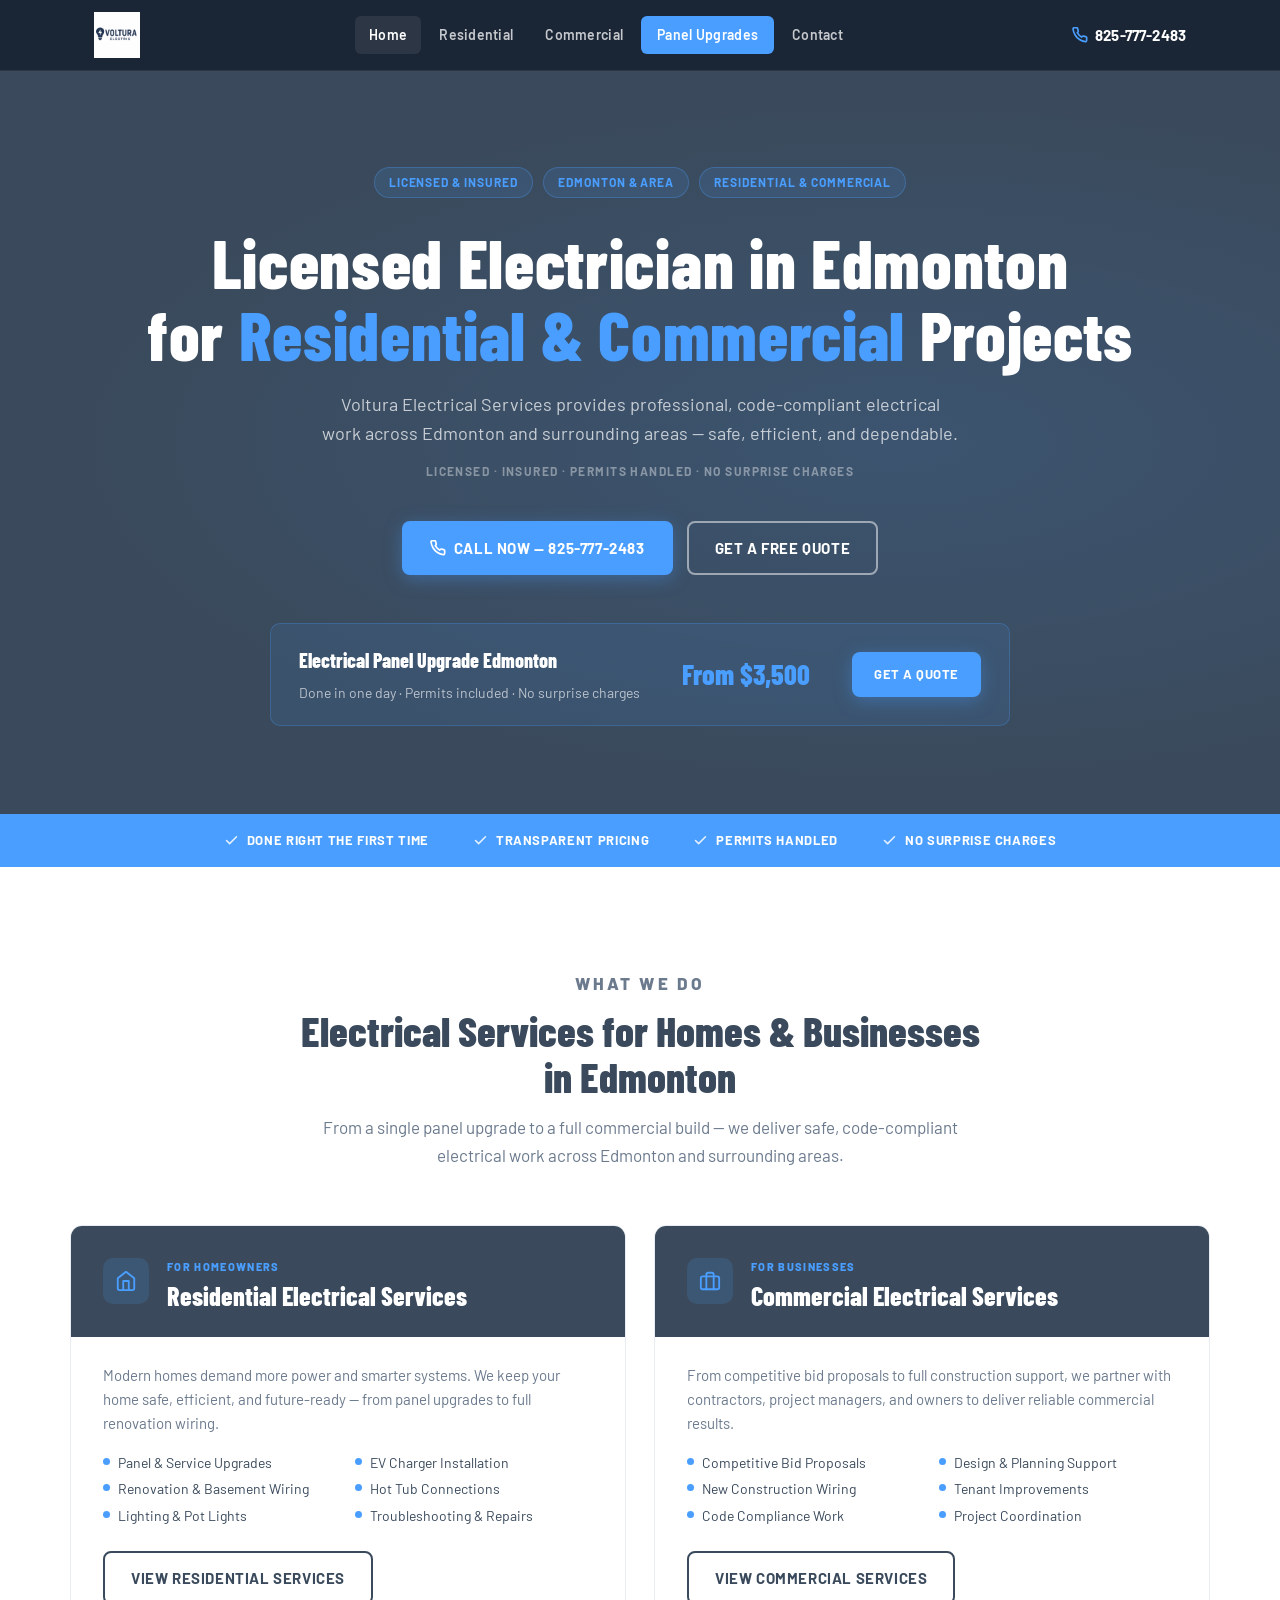
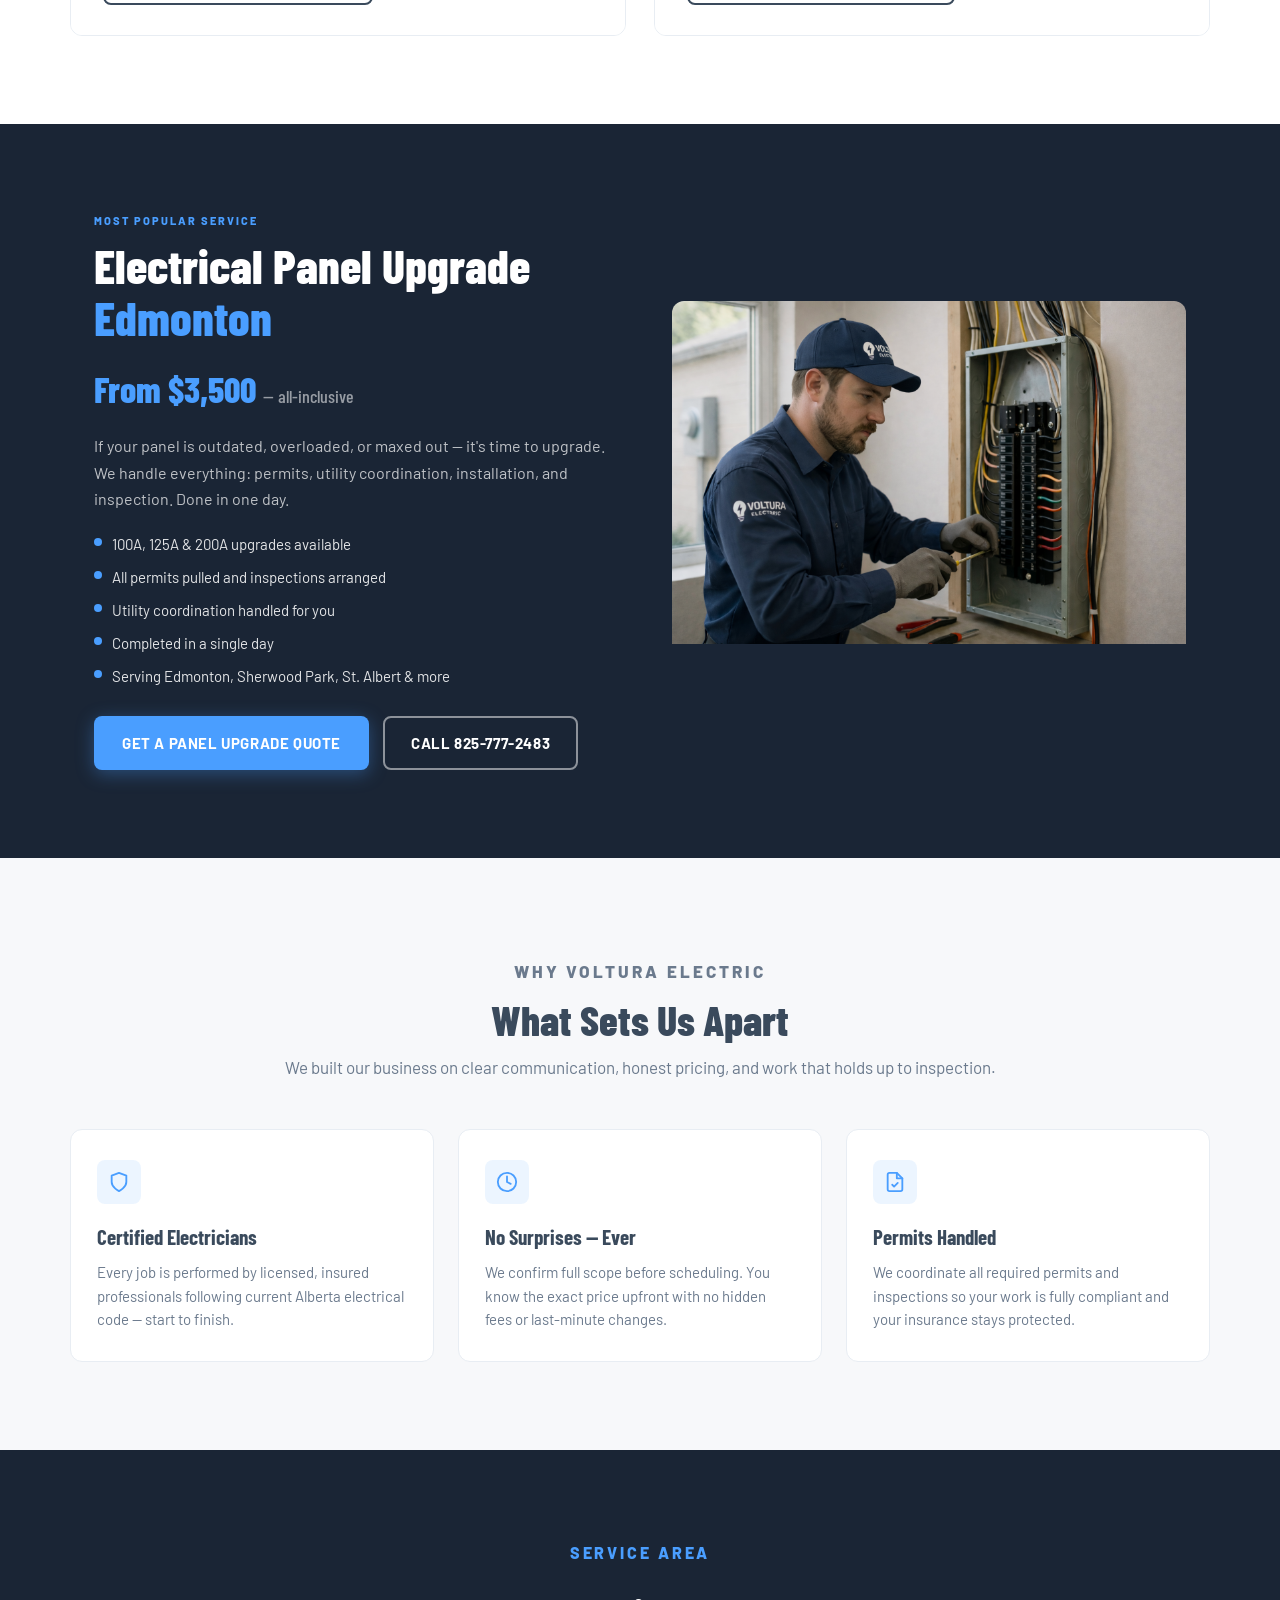
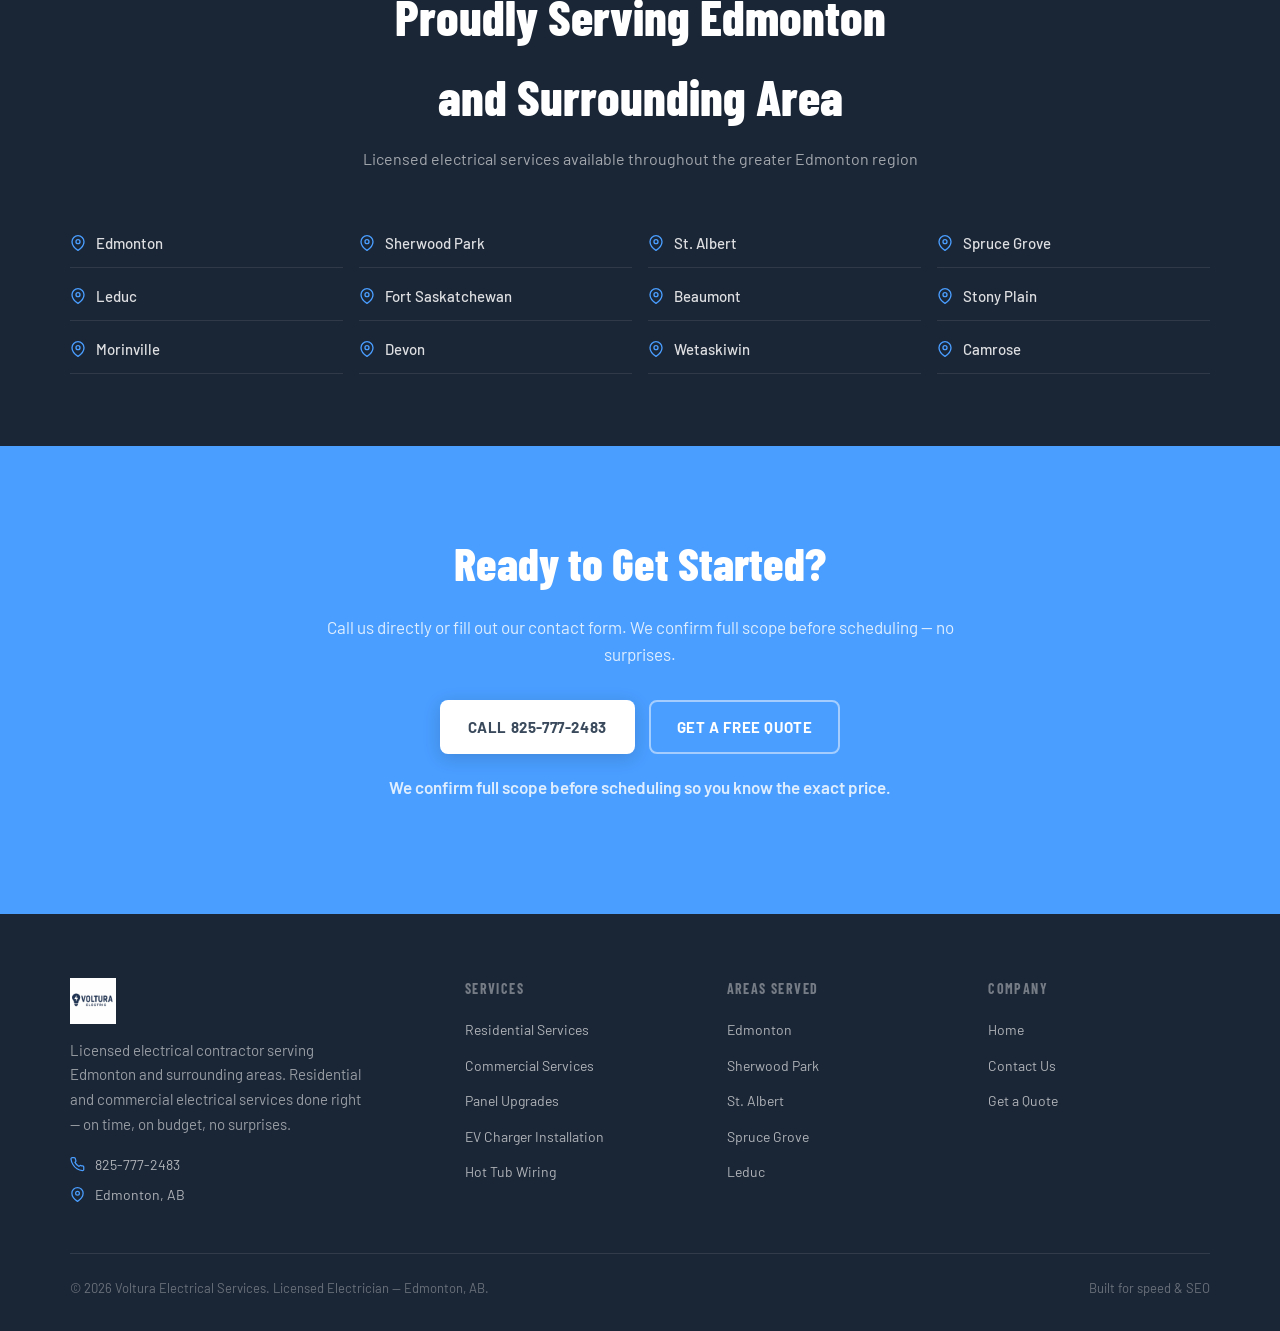
==== commit c3815ffe: "Fix broken panel upgrade image on home and residential pages Replace broken WordPress URL with local" ====
--- a/index.html
+++ b/index.html
@@ -400,7 +400,7 @@
 
     <div class="panel-feature__img">
 
-      <img src="https://volturaelectricalservices.com/wp-content/uploads/2026/02/Panel-Upgrade-2.0.png" alt="Voltura electrician performing panel upgrade in Edmonton" width="560" height="420" loading="lazy">
+      <img src="/images/panel-upgrade-2.png" alt="Voltura electrician performing panel upgrade in Edmonton" width="560" height="420" loading="lazy">
 
     </div>
 
--- a/css/style.css
+++ b/css/style.css
@@ -1240,13 +1240,11 @@
 }
 
 
-.faq__question.open .faq__icon { transform: rotate(180deg); }
-
-
-.faq__answer { display: none; padding: 0 22px 18px; font-size: 15px; color: #3a4a5c; line-height: 1.65; }
-
-
-.faq__answer.open { display: block; }
+.faq__item[open] .faq__icon { transform: rotate(180deg); }
+.faq__item > summary { list-style: none; }
+.faq__item > summary::-webkit-details-marker { display: none; }
+
+.faq__answer { padding: 0 22px 18px; font-size: 15px; color: #3a4a5c; line-height: 1.65; }
 
 
 
@@ -1277,6 +1275,7 @@
 
 
 .form-group label { font-size: 14px; font-weight: 600; color: var(--navy); }
+.contact-section .form-group label { color: rgba(255,255,255,0.9); }
 
 
 .form-group input,
@@ -1529,9 +1528,9 @@
 
 
 .service-block__img { border-radius: 10px; min-height: 320px; background: var(--light); overflow: hidden; }
-
-
 .service-block__img img { width: 100%; height: 100%; object-fit: cover; min-height: 320px; }
+.service-block__icon-col { border-radius: 10px; overflow: hidden; min-height: 320px; }
+.service-block__icon-col img { width: 100%; height: 100%; object-fit: cover; display: block; min-height: 320px; }
 
 
 
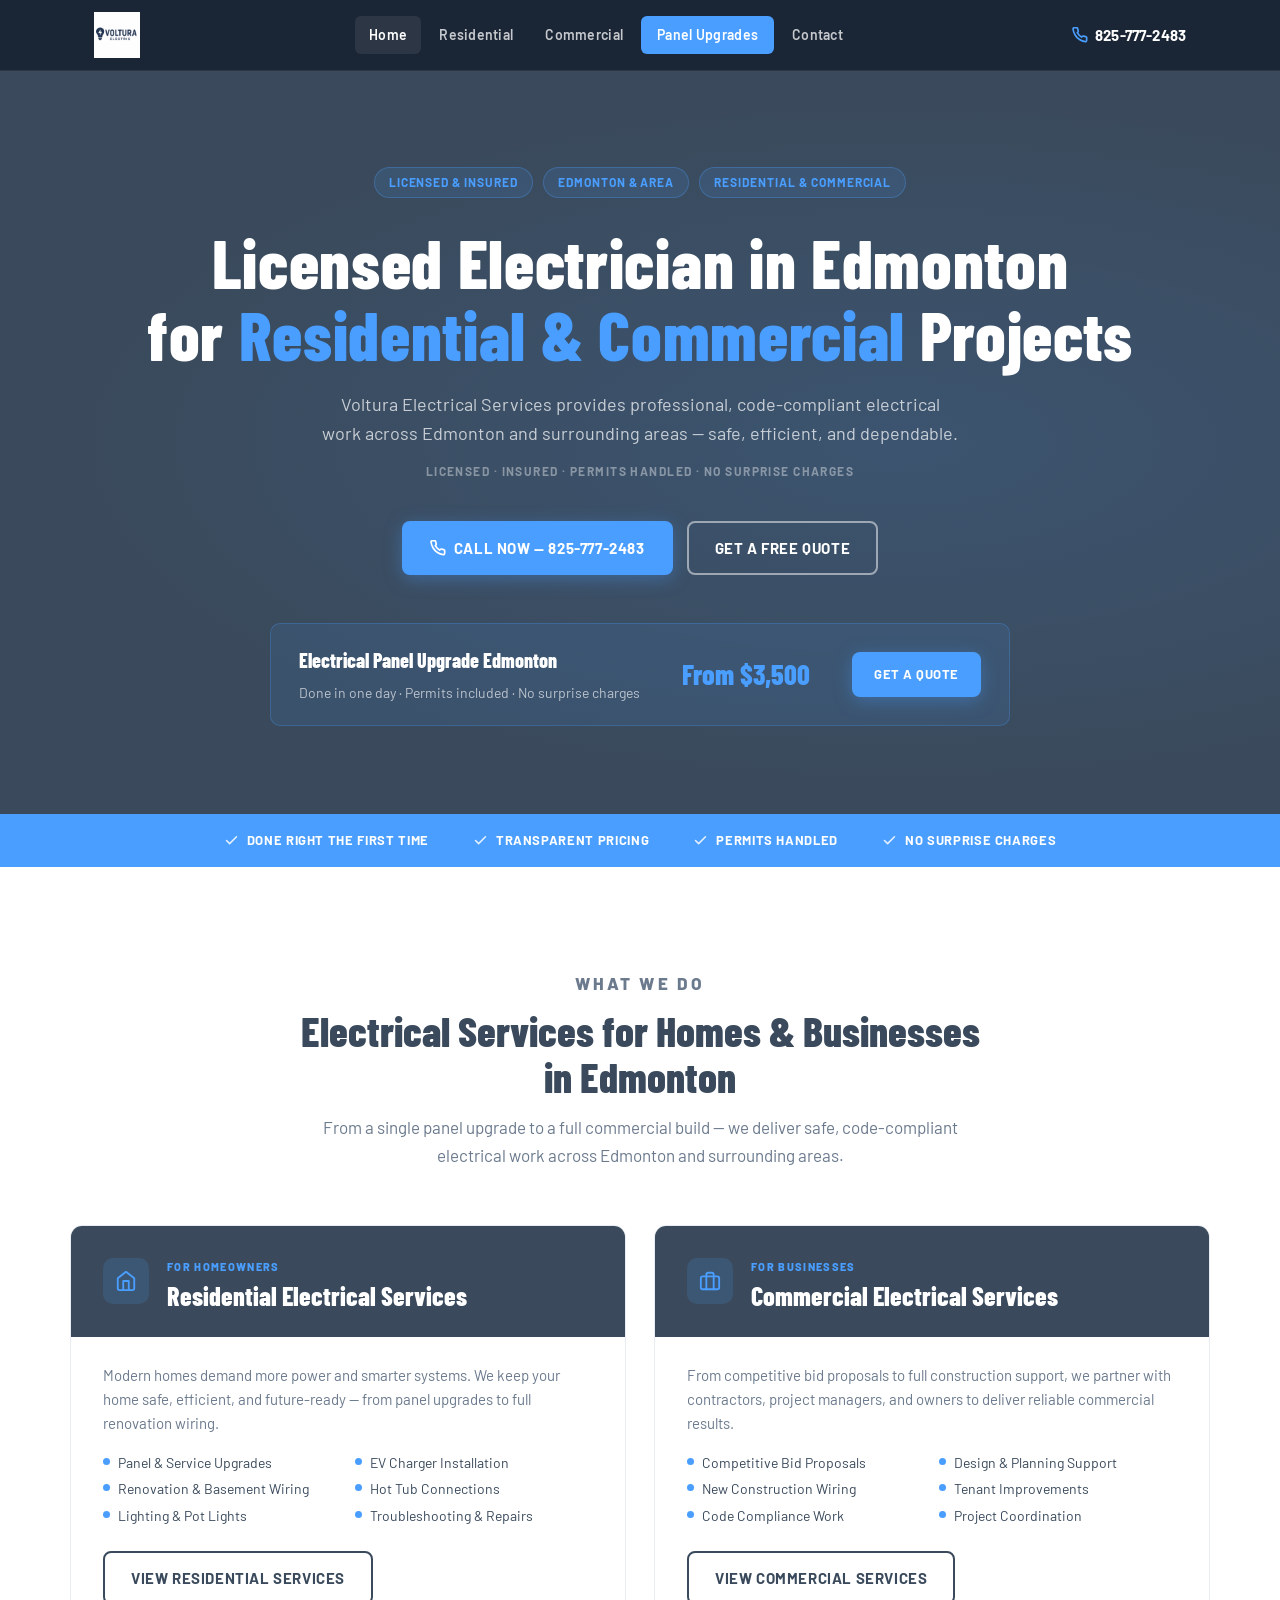
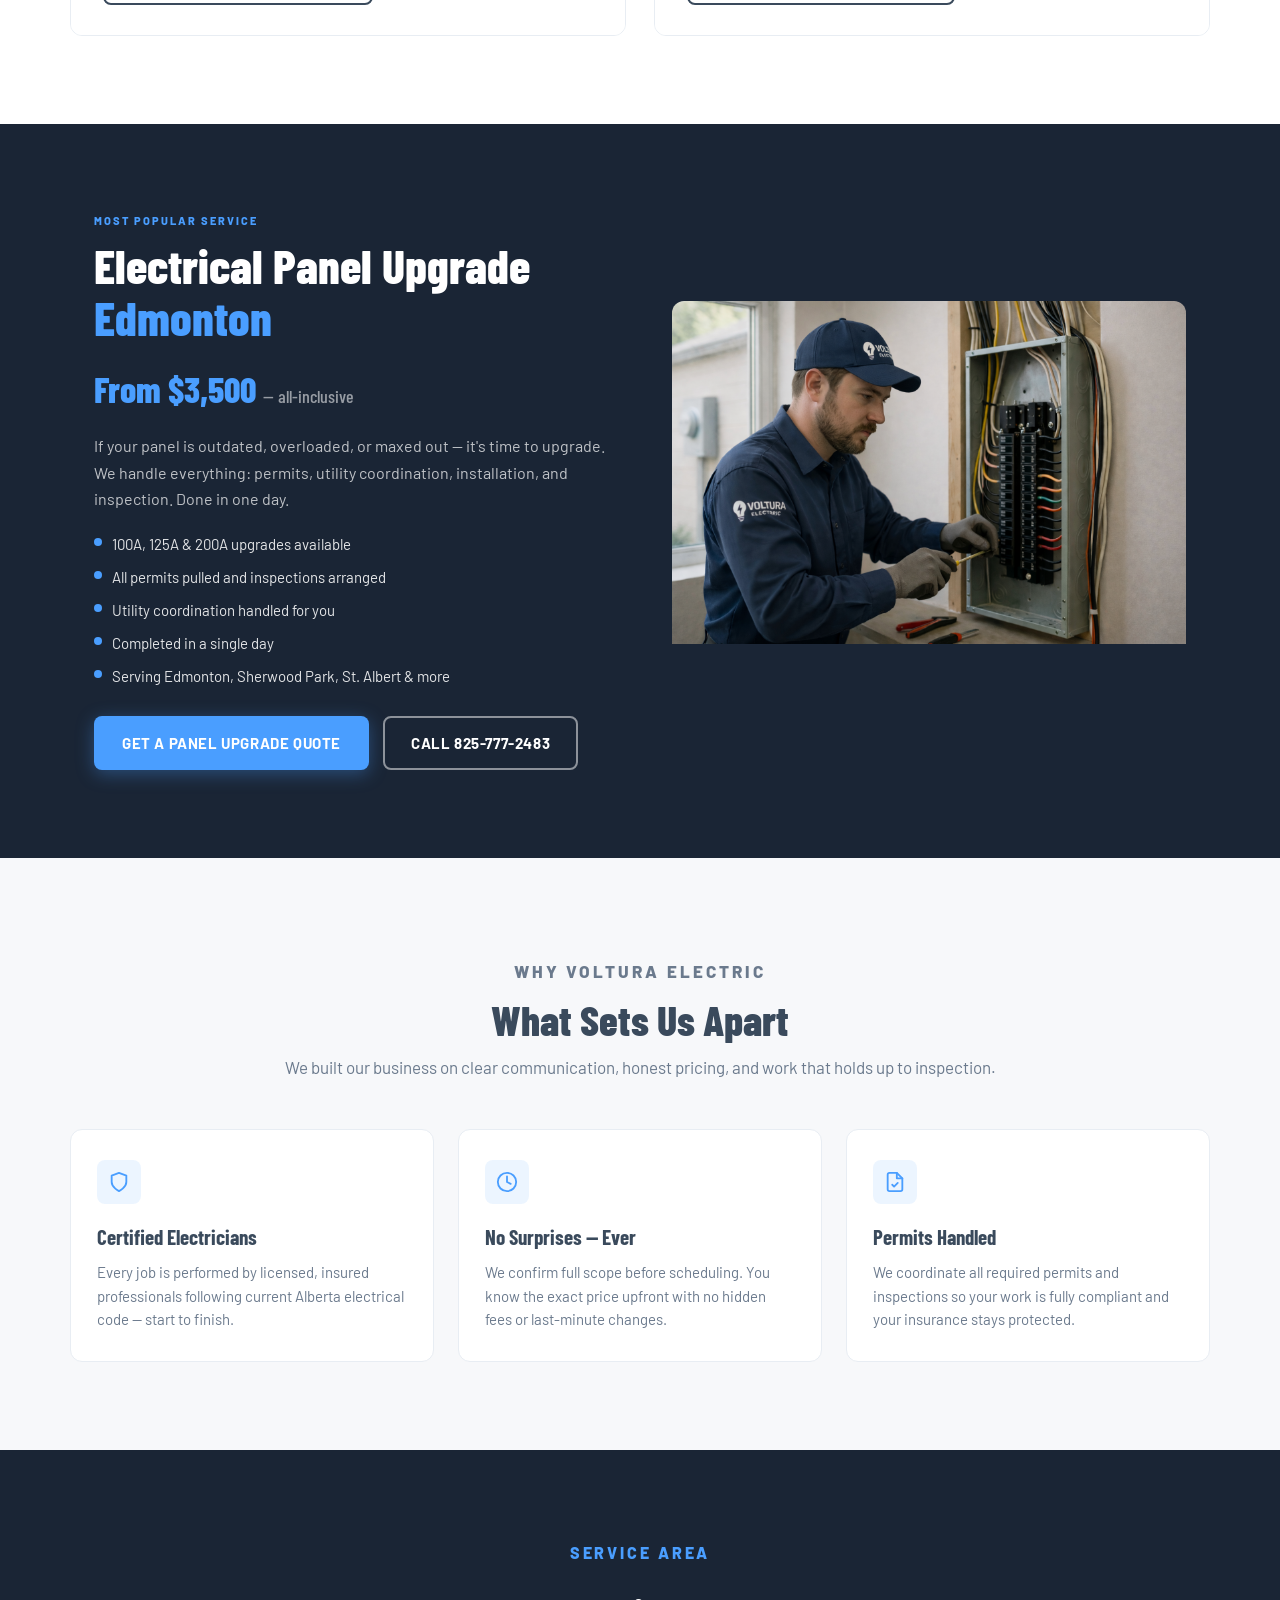
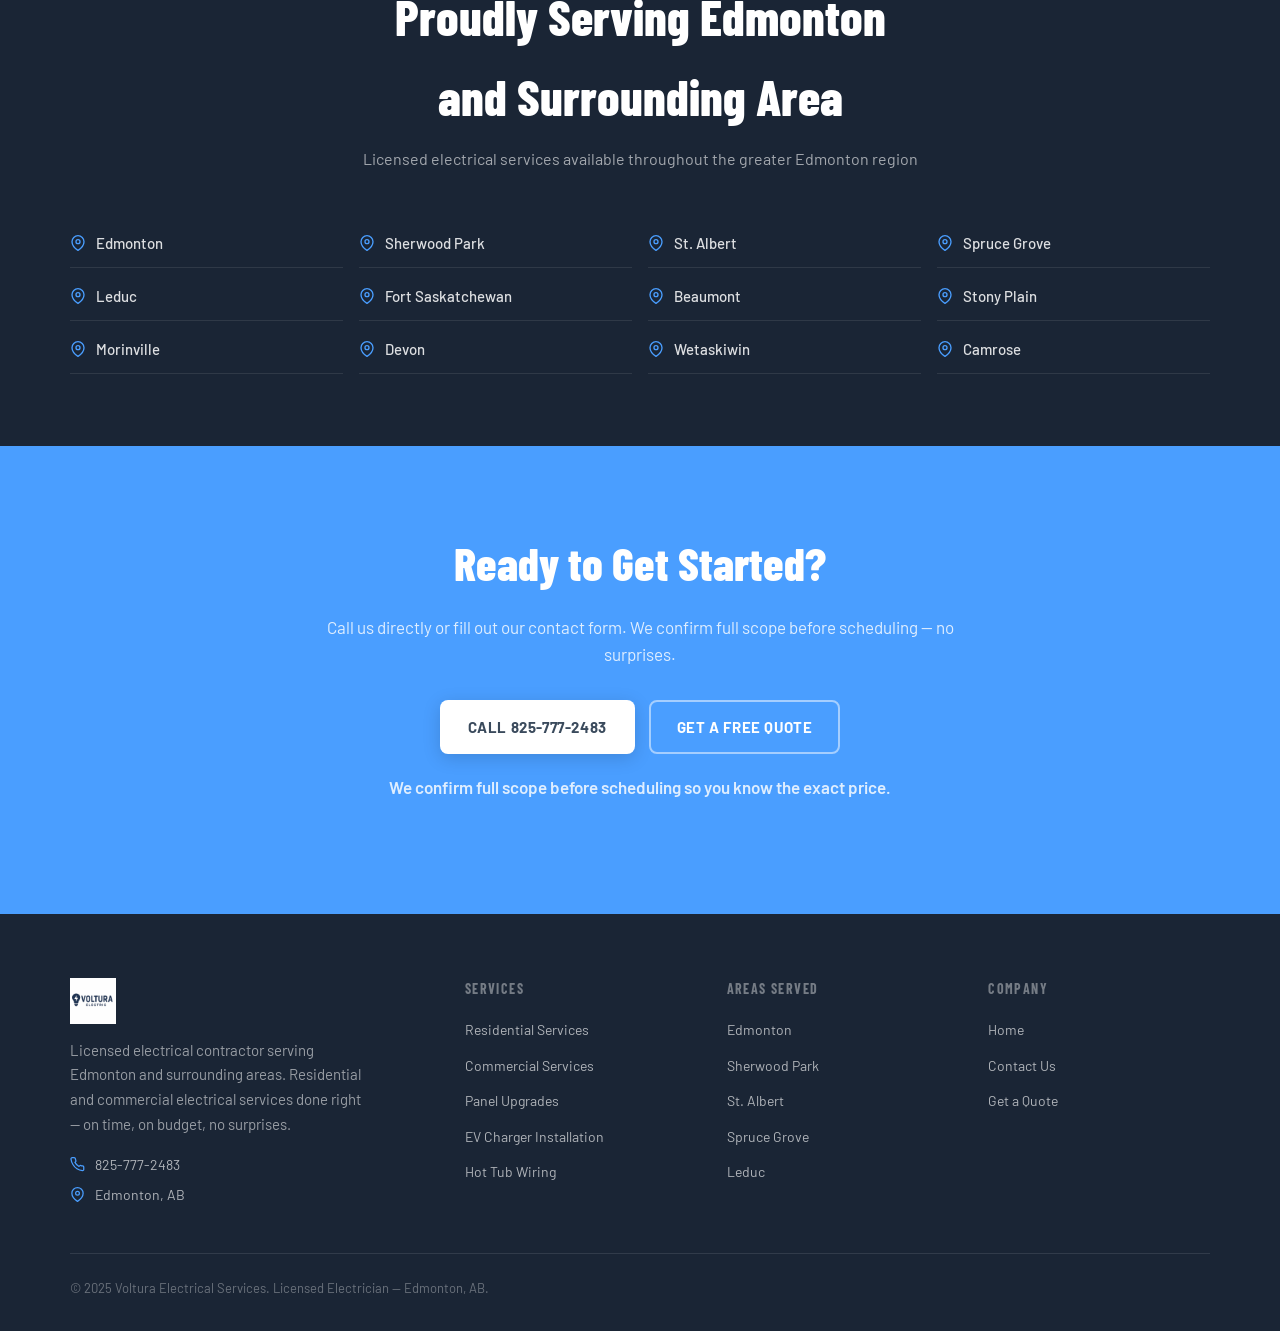
==== commit 7b22dcc0: "Remove 'Built for speed & SEO', update copyright to 2025" ====
--- a/index.html
+++ b/index.html
@@ -27,6 +27,11 @@
   <meta property="og:url" content="https://volturaelectricalservices.com/">
 
   <meta property="og:type" content="website">
+  <meta property="og:image" content="https://volturaelectricalservices.com/images/og-image.png">
+  <meta property="og:image:width" content="1200">
+  <meta property="og:image:height" content="630">
+  <meta name="twitter:card" content="summary_large_image">
+  <meta name="twitter:image" content="https://volturaelectricalservices.com/images/og-image.png">
 
   <!-- Schema -->
 
@@ -640,9 +645,9 @@
 
     <div class="footer__bottom">
 
-      <p>&copy; 2026 Voltura Electrical Services. Licensed Electrician — Edmonton, AB.</p>
-
-      <p>Built for speed &amp; SEO</p>
+      <p>&copy; 2025 Voltura Electrical Services. Licensed Electrician — Edmonton, AB.</p>
+
+      
 
     </div>
 
--- a/css/style.css
+++ b/css/style.css
@@ -1353,7 +1353,7 @@
 .pu-hero__inner { position: relative; z-index: 1; }
 
 
-.pu-grid { max-width: var(--max); margin: 0 auto; display: grid; grid-template-columns: 1fr 1fr; gap: 40px; padding: 80px 24px; }
+.pu-grid { max-width: var(--max); margin: 0 auto; display: grid; grid-template-columns: 1fr 1fr; gap: 40px; padding: 80px 24px; align-items: center; }
 
 
 .pu-grid--flip { direction: rtl; }
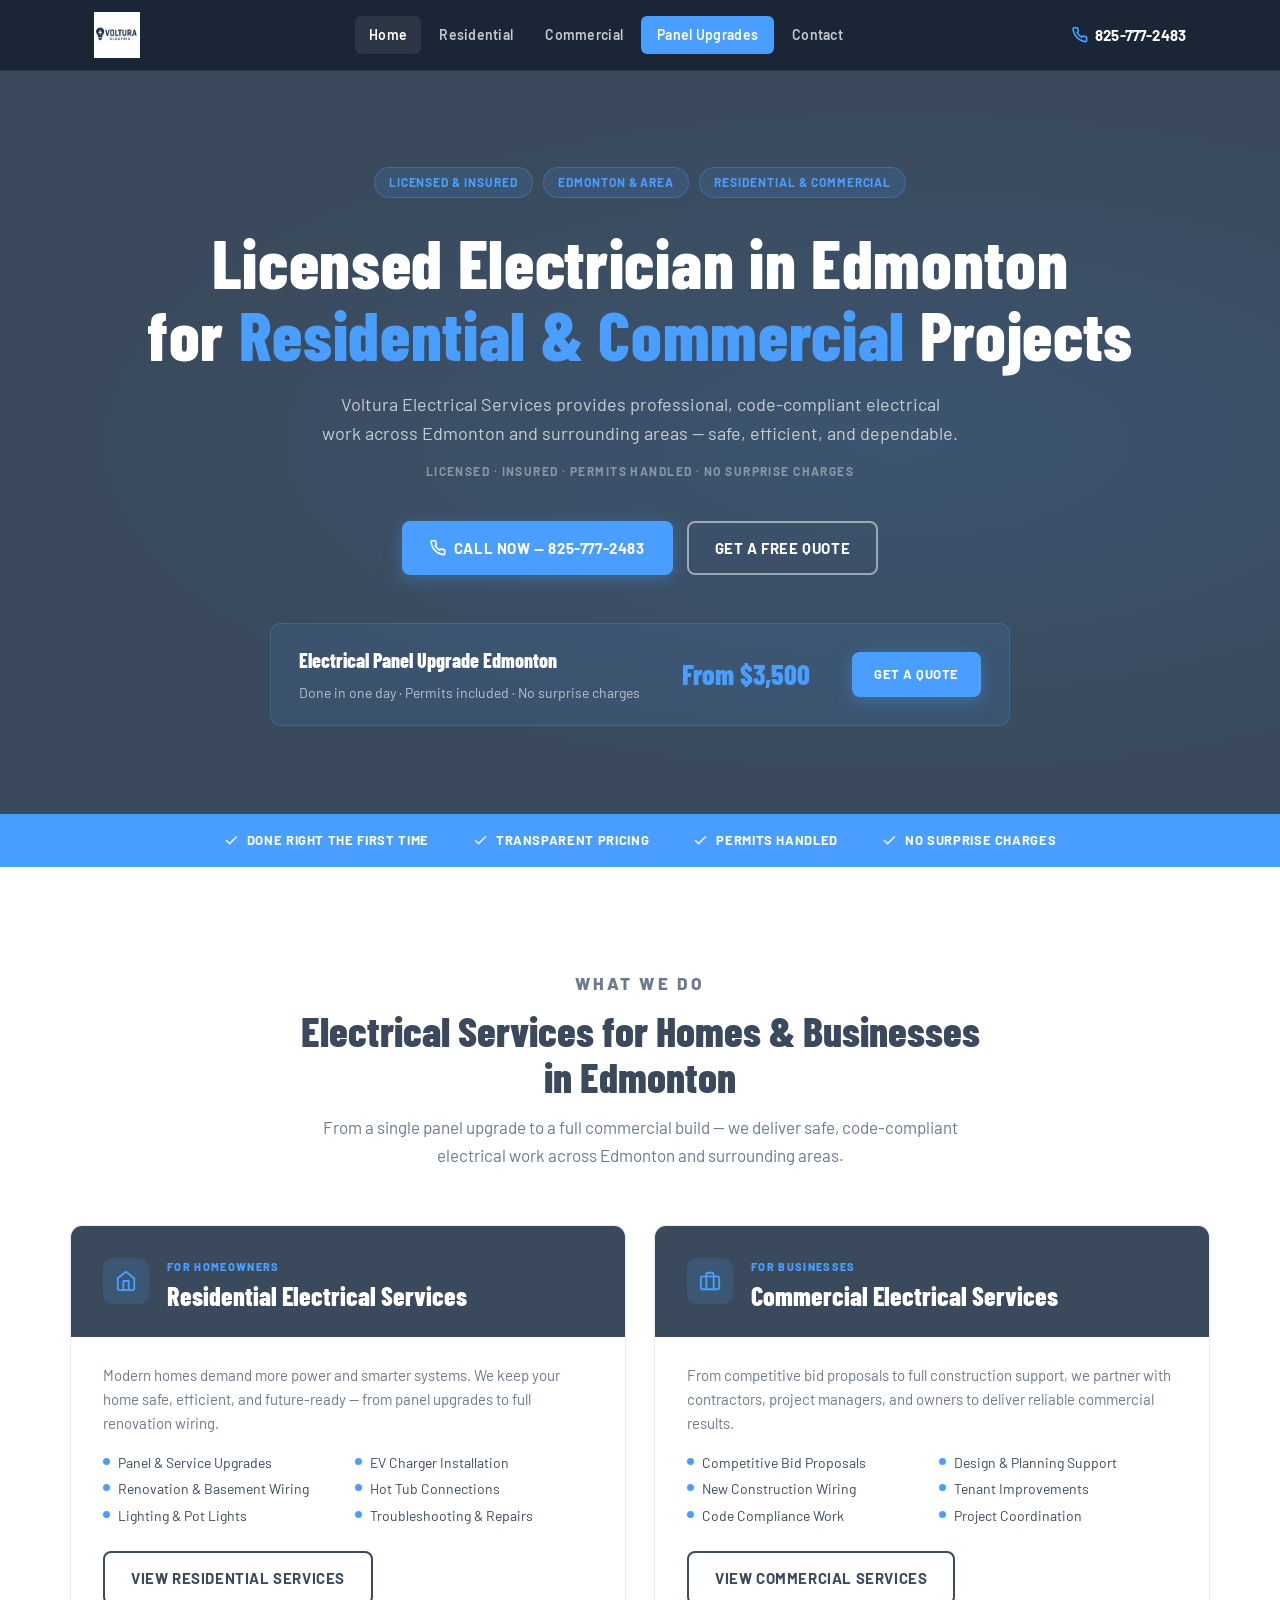
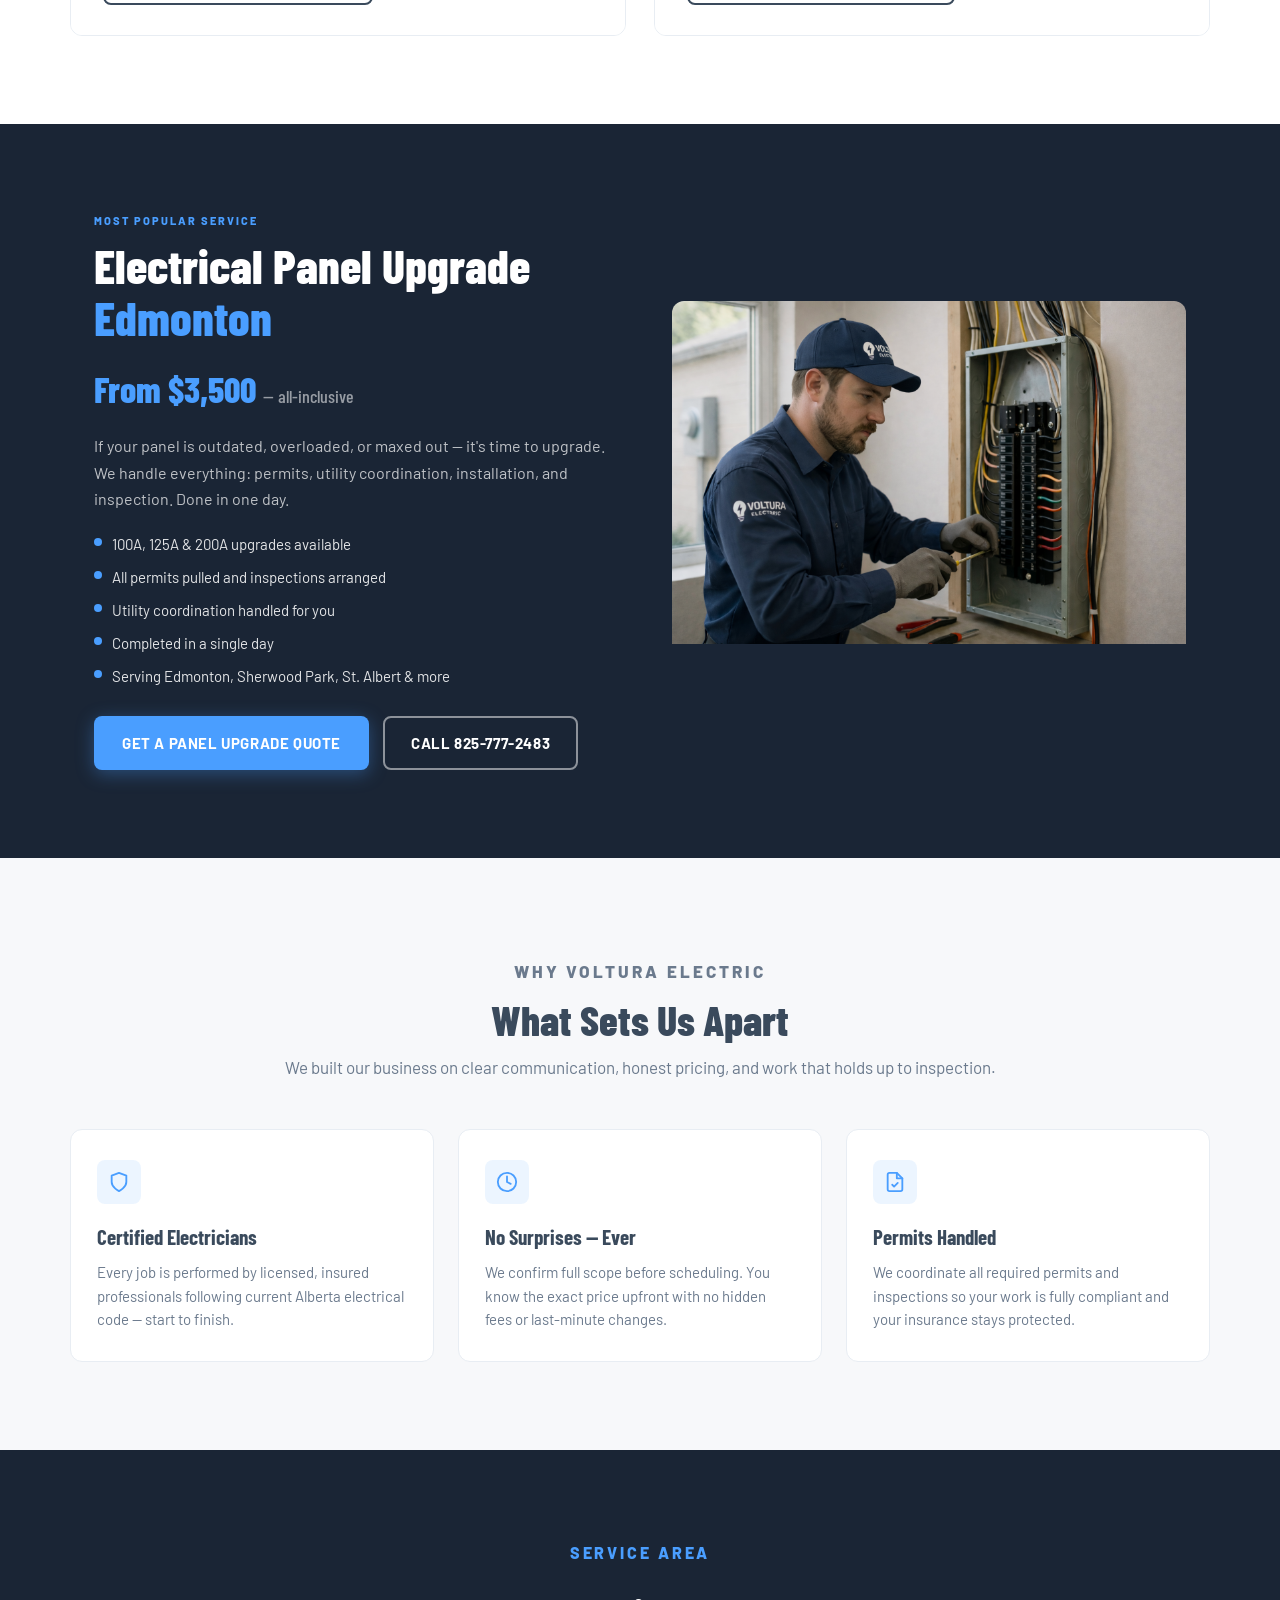
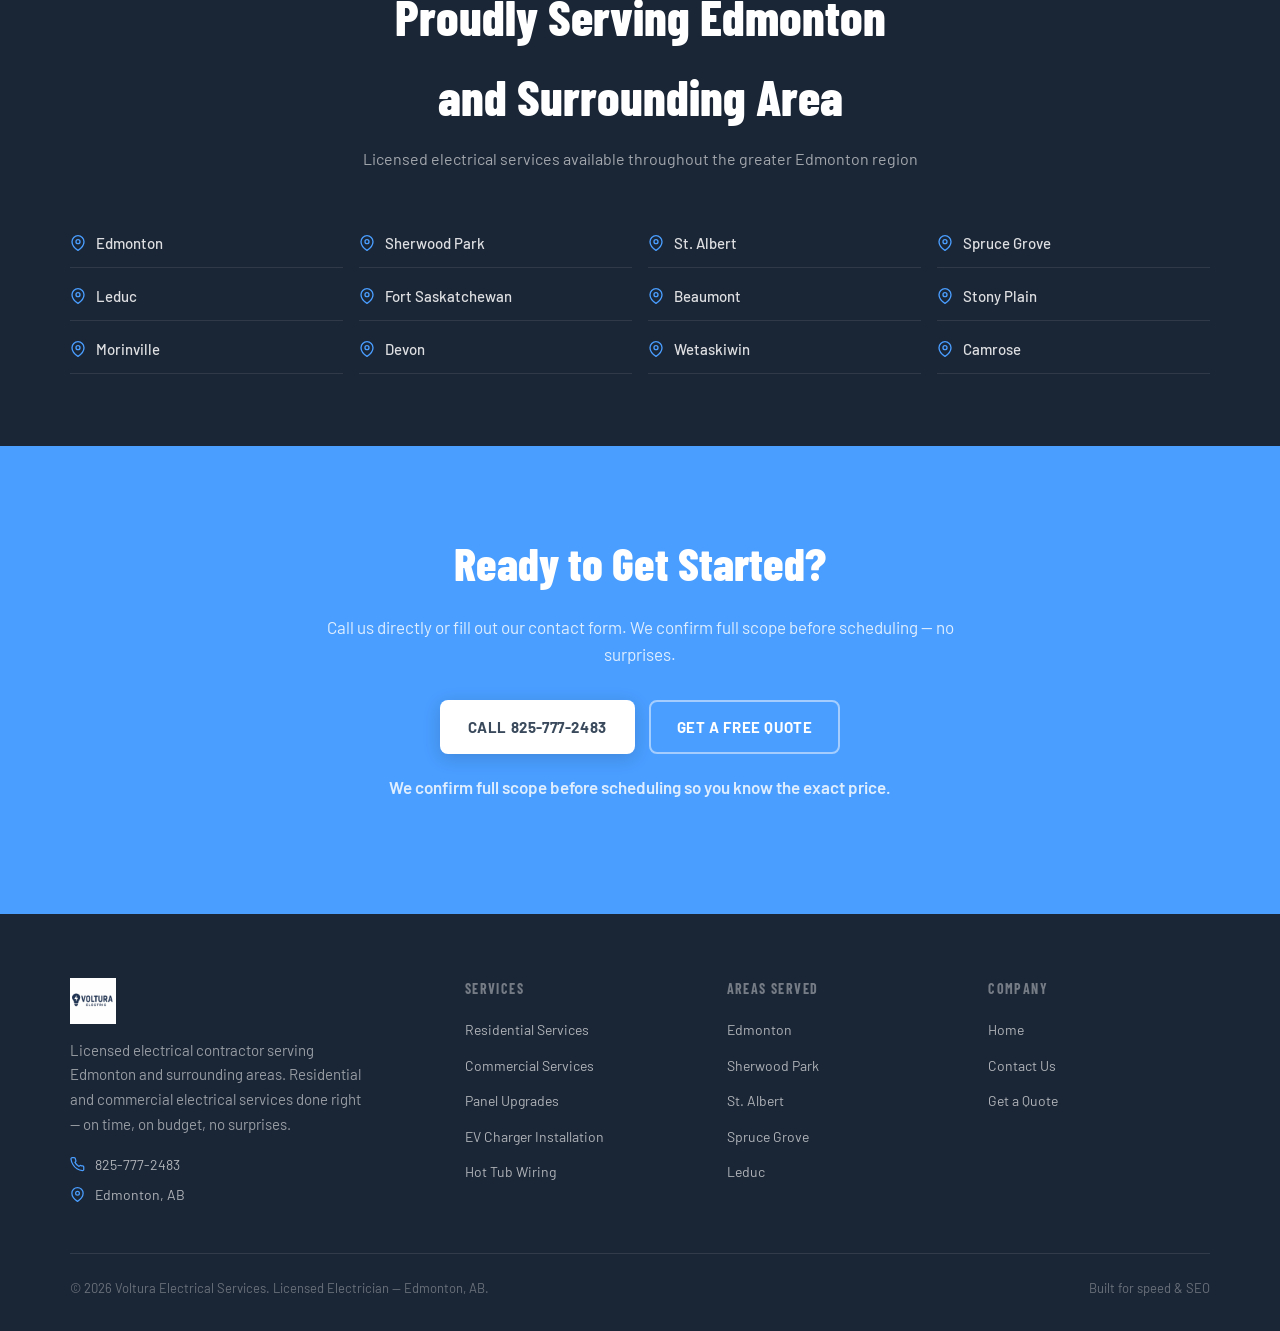
==== commit 46d828d1: "SEO optimization: FAQPage schema, BreadcrumbList, keyword enhancements - Add FAQPage JSON-LD to pane" ====
--- a/index.html
+++ b/index.html
@@ -65,6 +65,16 @@
 
   </script>
 
+  <script type="application/ld+json">
+  {
+    "@context": "https://schema.org",
+    "@type": "BreadcrumbList",
+    "itemListElement": [
+      {"@type": "ListItem", "position": 1, "name": "Electrician Edmonton — Voltura Electrical Services", "item": "https://volturaelectricalservices.com/"}
+    ]
+  }
+  </script>
+
   <link rel="preconnect" href="https://fonts.googleapis.com">
 
   <link rel="preconnect" href="https://fonts.gstatic.com" crossorigin>
@@ -645,9 +655,9 @@
 
     <div class="footer__bottom">
 
-      <p>&copy; 2025 Voltura Electrical Services. Licensed Electrician — Edmonton, AB.</p>
-
-      
+      <p>&copy; 2026 Voltura Electrical Services. Licensed Electrician — Edmonton, AB.</p>
+
+      <p>Built for speed &amp; SEO</p>
 
     </div>
 
--- a/css/style.css
+++ b/css/style.css
@@ -103,7 +103,13 @@
   -webkit-font-smoothing: antialiased;
 
 
-}
+  overflow-x: hidden;
+
+
+}
+
+
+html { overflow-x: hidden; }
 
 
 
@@ -1353,7 +1359,7 @@
 .pu-hero__inner { position: relative; z-index: 1; }
 
 
-.pu-grid { max-width: var(--max); margin: 0 auto; display: grid; grid-template-columns: 1fr 1fr; gap: 40px; padding: 80px 24px; align-items: center; }
+.pu-grid { max-width: var(--max); margin: 0 auto; display: grid; grid-template-columns: 1fr 1fr; gap: 40px; padding: 80px 24px; }
 
 
 .pu-grid--flip { direction: rtl; }
@@ -2013,6 +2019,30 @@
 
 
 
+/* -- COMMERCIAL HOW-IT-WORKS STEPS GRID -- */
+
+.com-steps-grid {
+  display: grid;
+  grid-template-columns: repeat(4, 1fr);
+  gap: 24px;
+}
+
+/* -- PANEL UPGRADE PAGE GRID HELPERS -- */
+
+.pu-pricing-grid {
+  display: grid;
+  grid-template-columns: 1fr 1fr;
+  gap: 56px;
+  align-items: start;
+}
+
+.pu-process-grid {
+  display: grid;
+  grid-template-columns: 1fr 1fr;
+  gap: 64px;
+  align-items: center;
+}
+
 /* ============================================================
 
 
@@ -2058,6 +2088,15 @@
   .pu-grid--flip { direction: ltr; }
 
 
+  .com-steps-grid { grid-template-columns: repeat(2, 1fr); }
+
+
+  .pu-pricing-grid { grid-template-columns: 1fr; gap: 36px; }
+
+
+  .pu-process-grid { grid-template-columns: 1fr; gap: 36px; }
+
+
   .how__inner { grid-template-columns: 1fr; }
 
 
@@ -2091,6 +2130,9 @@
 @media (max-width: 600px) {
 
 
+  .com-steps-grid { grid-template-columns: 1fr; }
+
+
   .hero { padding: 64px 20px 60px; }
 
 
